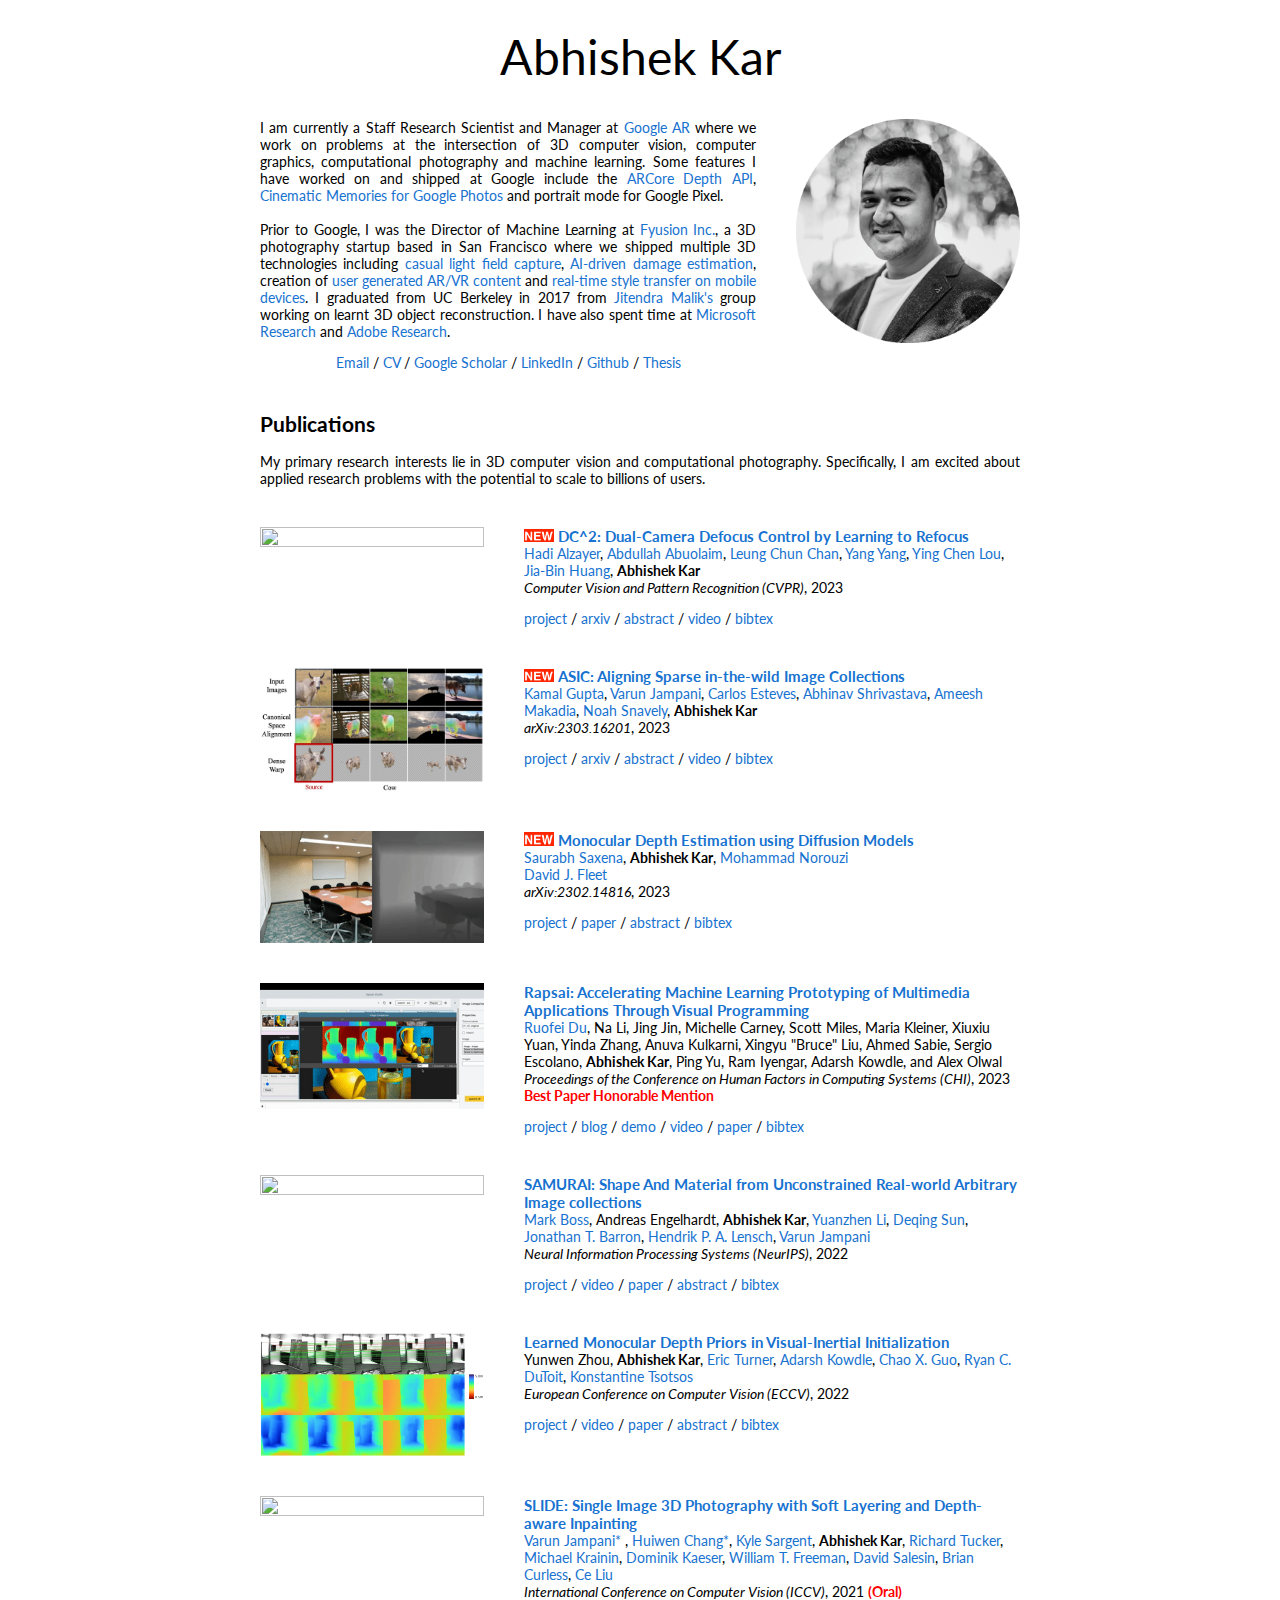
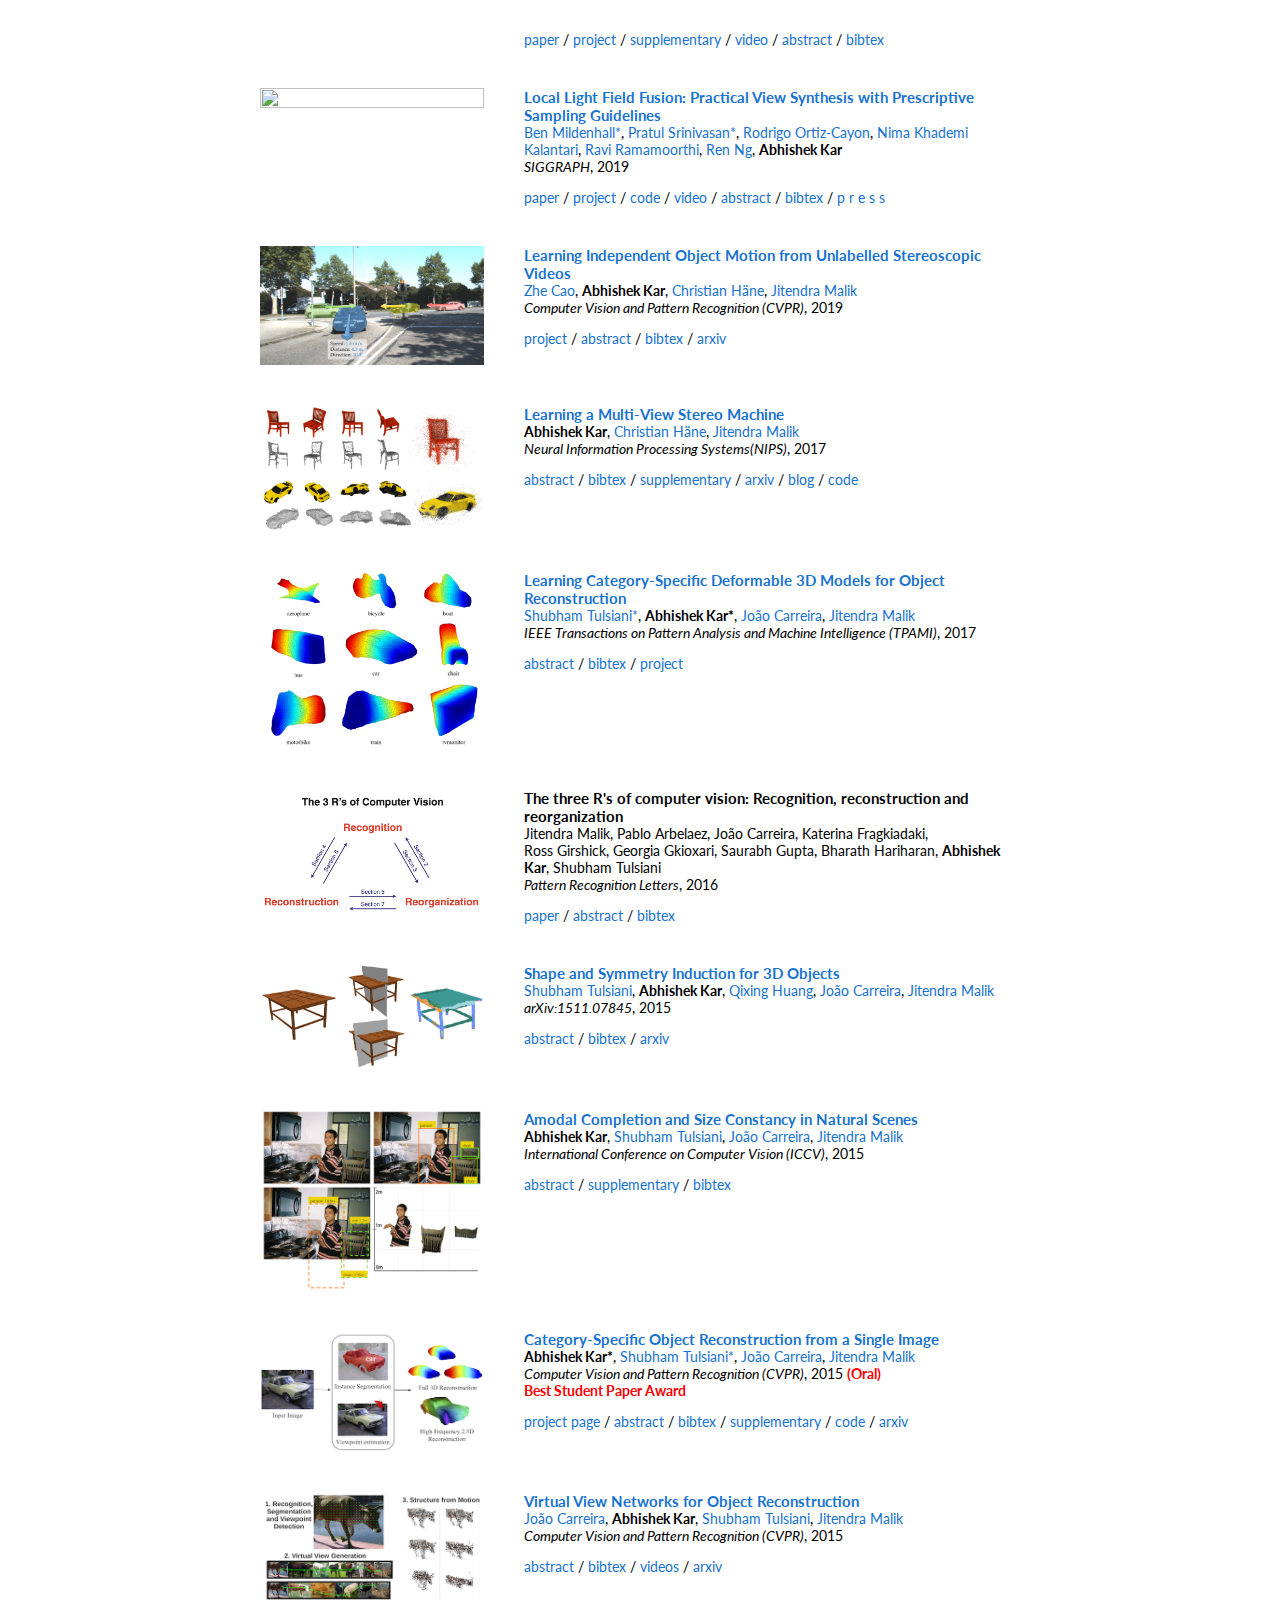
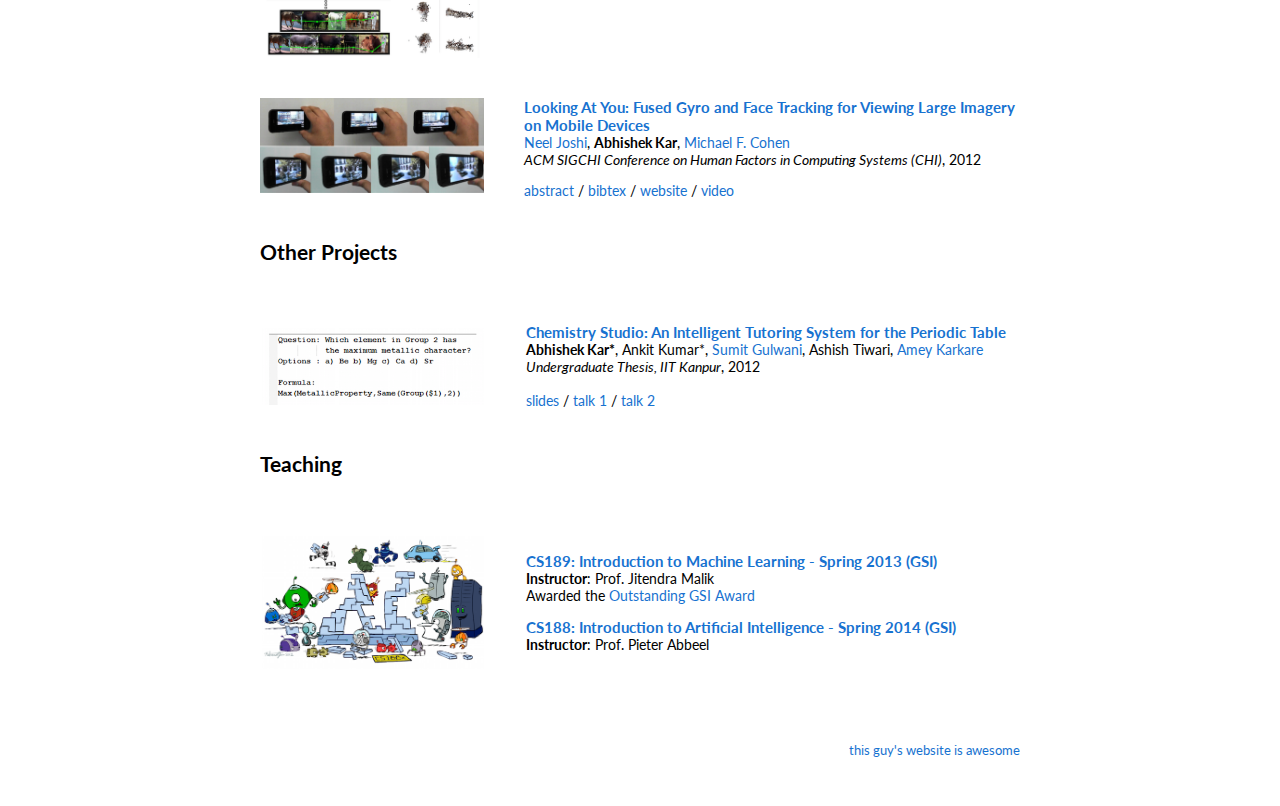
==== index.html @ 7ba73730 "Add ASIC and DC2" ====
<!DOCTYPE HTML PUBLIC "-//W3C//DTD HTML 4.01 Transitional//EN">

<html>
<head>
  <meta name="generator" content="HTML Tidy for Linux/x86 (vers 11 February 2007), see www.w3.org">
  <style type="text/css">
  a {
  color: #1772d0;
  text-decoration:none;
  }
  a:focus, a:hover {
  color: #f09228;
  text-decoration:none;
  }
  body,td,th {
        font-family: 'Lato', Verdana, Helvetica, sans-serif;
        font-size: 14px
  }
  strong {
        font-family: 'Lato', Verdana, Helvetica, sans-serif;
        font-size: 14px
  }
  strongred {
        font-family: 'Lato', Verdana, Helvetica, sans-serif;
        color: 'red';
        font-size: 14px
  }
  heading {
        font-family: 'Lato', Verdana, Helvetica, sans-serif;
        font-size: 15px;
        font-weight: 700
  }


  </style>
  <link rel="icon" type="image/png" href="seal_icon.png">
  <script type="text/javascript" src="js/hidebib.js"></script>
  <title>Abhishek Kar</title>
  <meta name="Abhishek Kar's Homepage"http-equiv="Content-Type" content="Abhishek Kar's Homepage">

  <link href='https://fonts.googleapis.com/css?family=Lato:400,700,400italic,700italic' rel='stylesheet' type='text/css'>
  <script src='https://www.google.com/recaptcha/api.js'></script>
<script>
    (function(i,s,o,g,r,a,m){i['GoogleAnalyticsObject']=r;i[r]=i[r]//function(){
    (i[r].q=i[r].q//[]).push(arguments)},i[r].l=1*new Date();a=s.createElement(o),
    m=s.getElementsByTagName(o)[0];a.async=1;a.src=g;m.parentNode.insertBefore(a,m)
    })(window,document,'script','//www.google-analytics.com/analytics.js','ga');
    ga('create', 'UA-41102261-2', 'auto');
    ga('send', 'pageview');
</script>
</head>

<body>
  <table width="840" border="0" align="center" border="0" cellspacing="0" cellpadding="20">
    <tr>
      <td>
        <table width="100%" align="center" border="0" cellspacing="0" cellpadding="20">
          <p align="center"><font size="7">Abhishek Kar</font><br>
          <tr>
            <td width="67%" valign="middle" align="justify">



		    <p>
I am currently a Staff Research Scientist and Manager at <a href="https://arvr.google.com/">Google AR</a> where we work on problems at the intersection of 3D computer vision, computer graphics, computational photography and machine learning. Some features I have worked on and shipped at Google include the <a href="https://developers.google.com/ar/develop/depth">ARCore Depth API</a>, <a href="https://blog.google/products/photos/poem-and-list-so-no-google-photos-memories-are-missed/">Cinematic Memories for Google Photos</a> and portrait mode for Google Pixel.<br><br>
Prior to Google, I was the Director of Machine Learning at <a href="https://fyusion.com">Fyusion Inc.</a>, a 3D photography startup based in San Francisco where we shipped multiple 3D technologies including <a href="https://bmild.github.io/llff/">casual light field capture</a>, <a href="https://fyusion.com/inspect3d/">AI-driven damage estimation</a>, creation of <a href="https://venturebeat.com/2016/09/06/fyusion-unveils-mobile-content-creation-platform-for-augmented-reality/">user generated AR/VR content</a> and <a href="https://blog.fyu.se/all-stories/introducing-whisky16">real-time style transfer on mobile devices</a>.
I graduated from UC Berkeley in 2017 from <a href="http://www.cs.berkeley.edu/~malik/">Jitendra Malik's</a> group working on learnt 3D object reconstruction.
I have also spent time at <a href="http://research.microsoft.com/en-us/">Microsoft Research</a> and <a href="https://research.adobe.com/">Adobe Research</a>.

<br>

<p align="center">
<a href="mailto:akar@berkeley.edu">Email</a> / <a href="#">CV</a> / <a href="http://scholar.google.com/citations?user=TIpmrtoAAAAJ&hl=en">Google Scholar</a> / <a href="http://www.linkedin.com/in/abhishekkar/"> LinkedIn </a> / <a href="https://github.com/akar43">Github</a> / <a href="https://www2.eecs.berkeley.edu/Pubs/TechRpts/2017/EECS-2017-199.html">Thesis</a>
</p>
            </td>
            <td width="33%"valign="top"><img src="images/AK_headshot_circular.png" width="100%"></td>
          </tr>
        </table>

		<table width="100%" align="center" border="0" cellspacing="0" cellpadding="20">
        <tr><td>
            <h2>Publications</h2>
            <p align="justify">My primary research interests lie in 3D computer vision and computational photography. Specifically, I am excited about applied research problems with the potential to scale to billions of users.</p>
		</td></tr>
    </table>
        
    <table width="100%" align="center" border="0" cellspacing="0" cellpadding="20">

    <tr>
        <td width="33%" valign="top"><a href="https://defocus-control.github.io/videos_compressed/teaser.mp4"><img src="dc2/dc2.gif" width="100%" style="border-style: none"></a>
        <td width="67%" valign="top">
          <p><a href="https://defocus-control.github.io/" id="">
          <img src="./new.png" alt="[NEW]" width="6%" style="border-style: none">
          <heading>DC^2: Dual-Camera Defocus Control by Learning to Refocus</heading></a><br>
          <a href="https://hadizayer.github.io/">Hadi Alzayer</a>, 
          <a href="https://sites.google.com/view/abdullah-abuolaim/">Abdullah Abuolaim</a>, 
          <a href="https://www.linkedin.com/in/ryan-chan-74599014/">Leung Chun Chan</a>, 
          <a href="https://www.linkedin.com/in/yang-yang-92b5a3160/">Yang Yang</a>, 
          <a href="https://www.linkedin.com/in/ying-chen-lou-1175542/">Ying Chen Lou</a>, 
          <a href="https://jbhuang0604.github.io/">Jia-Bin Huang</a>, 
          <strong>Abhishek Kar</strong><br>
          <em>Computer Vision and Pattern Recognition (CVPR)</em>, 2023
          <br></p>

          <div class="paper" id="dc2">
            <a href="https://defocus-control.github.io/">project</a> /
            <a href="https://t.co/bJnAWGcT8b">arxiv</a> /
            <a href="javascript:toggleblock('dc2_abs')">abstract</a> /
            <a href="https://www.youtube.com/watch?v=q9_tM6_5Nq8">video</a> /
            <a shape="rect" href="javascript:togglebib('dc2')" class="togglebib">bibtex</a>
            <p align="justify"> <i id="dc2_abs">Smartphone cameras today are increasingly approaching the versatility and quality of professional cameras through a combination of hardware and software advancements. However, fixed aperture remains a key limitation, preventing users from controlling the depth of field (DoF) of captured images. At the same time, many smartphones now have multiple cameras with different fixed apertures -- specifically, an ultra-wide camera with wider field of view and deeper DoF and a higher resolution primary camera with shallower DoF. In this work, we propose DC^2, a system for defocus control for synthetically varying camera aperture, focus distance and arbitrary defocus effects by fusing information from such a dual-camera system. Our key insight is to leverage real-world smartphone camera dataset by using image refocus as a proxy task for learning to control defocus. Quantitative and qualitative evaluations on real-world data demonstrate our system's efficacy where we outperform state-of-the-art on defocus deblurring, bokeh rendering, and image refocus. Finally, we demonstrate creative post-capture defocus control enabled by our method, including tilt-shift and content-based defocus effects.</i></p>
            <pre xml:space="preserve">
@inproceedings{alzayer2023defocuscontrol,
title={DC2: Dual-Camera Defocus Control by 
  Learning to Refocus},
author={Alzayer, Hadi and 
  Abuolaim, Abdullah and 
  Chun Chan, Leung and 
  Yang, Yang and 
  Chen Lou, Ying and 
  Huang, Jia-Bin and 
  Kar, Abhishek},
booktitle={Proceedings of the IEEE/CVF 
  Conference on Computer Vision and 
  Pattern Recognition},
pages={--},
year={2023}
}
              </pre>
            </div>
        </td>

    </tr>

    <tr>
          <td width="33%" valign="top"><a href="asic/asic.jpeg"><img src="asic/asic.jpeg" width="100%" style="border-style: none"></a>
          <td width="67%" valign="top">
            <p><a href="https://kampta.github.io/asic/" id="">
            <img src="./new.png" alt="[NEW]" width="6%" style="border-style: none">
            <heading>ASIC: Aligning Sparse in-the-wild Image Collections</heading></a><br>
            <a href="https://kampta.github.io/">Kamal Gupta</a>, 
            <a href="https://varunjampani.github.io/">Varun Jampani</a>, 
            <a href="https://machc.github.io/">Carlos Esteves</a>, 
            <a href="https://www.cs.umd.edu/~abhinav">Abhinav Shrivastava</a>, 
            <a href="https://www.ameeshmakadia.com/">Ameesh Makadia</a>, 
            <a href="https://www.cs.cornell.edu/~snavely/">Noah Snavely</a>, 
            <strong>Abhishek Kar</strong><br>
            <em>arXiv:2303.16201</em>, 2023
            <br></p>

            <div class="paper" id="asic">
              <a href="https://kampta.github.io/asic/">project</a> /
              <a href="https://arxiv.org/abs/2303.16201">arxiv</a> /
              <a href="javascript:toggleblock('asic_abs')">abstract</a> /
              <a href="https://www.youtube.com/watch?v=fLjkkMriuoY">video</a> /
              <a shape="rect" href="javascript:togglebib('asic')" class="togglebib">bibtex</a>
              <p align="justify"> <i id="asic_abs">We present a method for joint alignment of sparse in-the-wild image collections of an object category. 
                Most prior works assume either ground-truth keypoint annotations or a large dataset of images of a single object category. However, neither of the above assumptions hold true for the long-tail of the objects present in the world. We present a self-supervised technique that directly optimizes on a sparse collection of images of a particular object/object category to obtain consistent dense correspondences across the collection.
                We use pairwise nearest neighbors obtained from deep features of a pre-trained vision transformer (ViT) model as noisy and sparse keypoint matches and make them dense and accurate matches by optimizing a neural network that jointly maps the image collection into a learned canonical grid. Experiments on CUB and SPair-71k benchmarks demonstrate that our method can produce globally consistent and higher quality correspondences across the image collection when compared to existing self-supervised methods.</i></p>
              <pre xml:space="preserve">
@article{gupta2023asic,
author ={Gupta, Kamal and 
  Jampani, Varun and 
  Esteves, Carlos and 
  Shrivastava, Abhinav and 
  Makadia, Abhinav and 
  Snavely, Noah and 
  Kar, Abhishek},
  title = {ASIC: Aligning Sparse 
    in-the-wild Image Collections},
  journal = {arXiv},
  year = {2023},
}
                </pre>
              </div>
          </td>

      </tr>
      
      <tr>
            <td width="33%" valign="top"><a href="https://depth-gen.github.io/assets/meeting.mp4"><img src="depthgen/meeting.gif" width="100%" style="border-style: none"></a>
            <td width="67%" valign="top">
              <p><a href="https://depth-gen.github.io/" id="">
                <img src="./new.png" alt="[NEW]" width="6%" style="border-style: none">
              <heading>Monocular Depth Estimation using Diffusion Models</heading></a><br>
              <a href="https://scholar.google.com/citations?user=WTz38osAAAAJ&hl=en">Saurabh Saxena</a>, 
              <strong>Abhishek Kar</strong>, 
              <a href="https://norouzi.github.io/">Mohammad Norouzi</a><br>
              <a href="https://www.cs.toronto.edu/~fleet/">David J. Fleet</a><br>
              <em>arXiv:2302.14816</em>, 2023
              <br></p>

              <div class="paper" id="depthgen">
                <a href="https://depth-gen.github.io/">project</a> /
                <a href="https://arxiv.org/abs/2302.14816">paper</a> /
                <a href="javascript:toggleblock('depthgen_abs')">abstract</a> /
                <a shape="rect" href="javascript:togglebib('depthgen')" class="togglebib">bibtex</a>
		      
                <p align="justify"> <i id="depthgen_abs">We formulate monocular depth estimation using denoising diffusion models, inspired by their recent successes in high fidelity image generation. To that end, we introduce innovations to address problems arising due to noisy, incomplete depth maps in training data, including step-unrolled denoising diffusion, an L1 loss, and depth infilling during training. To cope with the limited availability of data for supervised training, we leverage pre-training on self-supervised image-to-image translation tasks. Despite the simplicity of the approach, with a generic loss and architecture, our DepthGen model achieves SOTA performance on the indoor NYU dataset, and near SOTA results on the outdoor KITTI dataset. Further, with a multimodal posterior, DepthGen naturally represents depth ambiguity (e.g., from transparent surfaces), and its zero-shot performance combined with depth imputation, enable a simple but effective text-to-3D pipeline.</i></p>
  
                <pre xml:space="preserve">
@misc{saxena2023monocular,
  title={Monocular Depth Estimation using Diffusion Models},
  author={Saurabh Saxena and Abhishek Kar and 
    Mohammad Norouzi and David J. Fleet},
  year={2023},
  eprint={2302.14816},
  archivePrefix={arXiv},
  primaryClass={cs.CV}
}
      
                  </pre>
                </div>
            </td>

        </tr> 

      <tr>
            <td width="33%" valign="top"><a href="rapsai/rapsai_teaser.jpg"><img src="rapsai/rapsai_img.gif" width="100%" style="border-style: none"></a>
            <td width="67%" valign="top">
              <p><a href="https://duruofei.com/projects/rapsai/" id="">
              <heading>Rapsai: Accelerating Machine Learning Prototyping of Multimedia Applications Through Visual Programming</heading></a><br>
              <a href="https://duruofei.com/">Ruofei Du</a>, 
              Na Li, Jing Jin, Michelle Carney, Scott Miles, Maria Kleiner, Xiuxiu Yuan, Yinda Zhang, Anuva Kulkarni, Xingyu "Bruce" Liu, Ahmed Sabie, Sergio Escolano, <strong>Abhishek Kar</strong>, Ping Yu, Ram Iyengar, Adarsh Kowdle, and Alex Olwal
              <em>Proceedings of the Conference on Human Factors in Computing Systems (CHI)</em>, 2023
              <br>
              <strong style="color:red">Best Paper Honorable Mention</strong>
              </p>

              <div class="paper" id="rapsai">
                <a href="https://duruofei.com/projects/rapsai/">project</a> /
                <a href="https://ai.googleblog.com/2023/04/visual-blocks-for-ml-accelerating.html?m=1">blog</a> /
                <a href="https://visualblocksforml.github.io/#/">demo</a> /
                <a href="https://www.youtube.com/watch?v=mQ5mvAbZYvc">video</a> /
                <a href="https://duruofei.com/papers/Du_Rapsai-AcceleratingMachineLearningPrototypingOfMultimediaApplicationsThroughVisualProgramming_CHI2023.pdf">paper</a> /
                <a shape="rect" href="javascript:togglebib('rapsai')" class="togglebib">bibtex</a>
  
                <pre xml:space="preserve">
@inproceedings{Du2023Rapsai,
  title = {{Rapsai: Accelerating Machine Learning Prototyping
    of Multimedia Applications Through Visual Programming}},
  author = {Du, Ruofei and Li, Na and 
    Jin, Jing and Carney, Michelle and 
    Miles, Scott and Kleiner, Maria and 
    Yuan, Xiuxiu and Zhang, Yinda and
    Kulkarni, Anuva and Liu, Xingyu and 
    Sabie, Ahmed and Escolano, Sergio and 
    Kar, Abhishek and Yu, Ping and 
    Iyengar, Ram and Kowdle, Adarsh and 
    Olwal, Alex},
  booktitle = {Proceedings of the 2023 CHI 
    Conference on Human Factors in Computing Systems},
  year = {2023},
  publisher = {ACM},
  series = {CHI},
  doi = {10.1145/3544548.3581338},
}

                  </pre>
                </div>
            </td>

        </tr>    
      
      <tr>
            <td width="33%" valign="top"><a href="samurai/samurai_teaser.webp"><img src="samurai/samurai.gif" width="100%" style="border-style: none"></a>
            <td width="67%" valign="top">
              <p><a href="https://markboss.me/publication/2022-samurai/" id="">
              <heading>SAMURAI: Shape And Material from Unconstrained Real-world Arbitrary Image collections</heading></a><br>
              <a href="http://markboss.me">Mark Boss</a>, 
              Andreas Engelhardt, 
              <strong>Abhishek Kar</strong>, 
              <a href="http://people.csail.mit.edu/yzli/">Yuanzhen Li</a>, 
              <a href="https://deqings.github.io/">Deqing Sun</a>, 
              <a href="https://jonbarron.info/">Jonathan T. Barron</a>, 
              <a href="https://scholar.google.com/citations?user=2R22h84AAAAJ&hl=en">Hendrik P. A. Lensch</a>, 
              <a href="https://varunjampani.github.io/">Varun Jampani</a><br>
              <em>Neural Information Processing Systems (NeurIPS)</em>, 2022
              <br></p>

              <div class="paper" id="samurai">
                <a href="https://markboss.me/publication/2022-samurai/">project</a> /
                <a href="https://www.youtube.com/watch?v=LlYuGDjXp-8">video</a> /
                <a href="https://arxiv.org/abs/2205.15768">paper</a> /
                <a href="javascript:toggleblock('samurai_abs')">abstract</a> /
                <a shape="rect" href="javascript:togglebib('samurai')" class="togglebib">bibtex</a>
		      
                <p align="justify"> <i id="samurai_abs">Inverse rendering of an object under entirely unknown capture conditions is a fundamental challenge in computer vision and graphics. Neural approaches such as NeRF have achieved photorealistic results on novel view synthesis, but they require known camera poses. Solving this problem with unknown camera poses is highly challenging as it requires joint optimization over shape, radiance, and pose. This problem is exacerbated when the input images are captured in the wild with varying backgrounds and illuminations. In such image collections in the wild, standard pose estimation techniques fail due to very few estimated correspondences across images. Furthermore, NeRF cannot relight a scene under any illumination, as it operates on radiance (the product of reflectance and illumination). We propose a joint optimization framework to estimate the shape, BRDF, and per-image camera pose and illumination. Our method works on in-the-wild online image collections of an object and produces relightable 3D assets for several use-cases such as AR/VR. To our knowledge, our method is the first to tackle this severely unconstrained task with minimal user interaction.</i></p>
  
                <pre xml:space="preserve">
@inproceedings{boss2022-samurai,
    author = {Boss, Mark and 
      Engelhardt, Andreas and 
      Kar, Abhishek and 
      Li, Yuanzhen and 
      Sun, Deqing and 
      Barron, Jonathan T. and 
      Lensch, Hendrik P.A. and 
      Jampani, Varun},
    title = {{SAMURAI}: {S}hape {A}nd {M}aterial 
    from {U}nconstrained {R}eal-world {A}rbitrary 
    {I}mage collections},
    booktitle = {Advances in Neural Information 
      Processing Systems (NeurIPS)},
    year = {2022}
}
                  </pre>
                </div>
            </td>

        </tr>  
          <tr>
            <td width="33%" valign="top"><a href="vio_init/vio_init.png"><img src="vio_init/vio_init.png" width="100%" style="border-style: none"></a>
            <td width="67%" valign="top">
              <p><a href="https://versechow.github.io/monodepth-vio-init" id="">
              <heading>Learned Monocular Depth Priors in Visual-Inertial Initialization</heading></a><br>
              Yunwen Zhou, <strong>Abhishek Kar</strong>, 
              <a href="https://scholar.google.com/citations?user=fQjTKnYAAAAJ&hl=en">Eric Turner</a>, 
              <a href="https://scholar.google.com/citations?user=BtxiLV4AAAAJ&hl=en">Adarsh Kowdle</a>, 
              <a href="https://scholar.google.com/citations?user=PjMyiK8AAAAJ&hl=en">Chao X. Guo</a>, 
              <a href="https://scholar.google.com/citations?user=MIrOs0cAAAAJ&hl=en">Ryan C. DuToit</a>, 
              <a href="https://scholar.google.com/citations?user=5NUgdPcAAAAJ&hl=en">Konstantine Tsotsos</a><br>
              <em>European Conference on Computer Vision (ECCV)</em>, 2022
              <br></p>

              <div class="paper" id="VIOInit">
                <a href="https://versechow.github.io/monodepth-vio-init">project</a> /
                <a href="https://www.youtube.com/watch?v=VYsx7kbJEio">video</a> /
                <a href="https://arxiv.org/abs/2204.09171">paper</a> /
                <a href="javascript:toggleblock('vioinit_abs')">abstract</a> /
                <a shape="rect" href="javascript:togglebib('VIOInit')" class="togglebib">bibtex</a>
		      
                <p align="justify"> <i id="vioinit_abs">Visual-inertial odometry (VIO) is the pose estimation backbone for most AR/VR and autonomous robotic systems today, in both academia and industry. However, these systems are highly sensitive to the initialization of key parameters such as sensor biases, gravity direction, and metric scale. In practical scenarios where high-parallax or variable acceleration assumptions are rarely met (e.g. hovering aerial robot, smartphone AR user not gesticulating with phone), classical visual-inertial initialization formulations often become ill-conditioned and/or fail to meaningfully converge. In this paper we target visual-inertial initialization specifically for these low-excitation scenarios critical to in-the-wild usage. We propose to circumvent the limitations of classical visual-inertial structure-from-motion (SfM) initialization by incorporating a new learning-based measurement as a higher-level input. We leverage learned monocular depth images (mono-depth) to constrain the relative depth of features, and upgrade the mono-depth to metric scale by jointly optimizing for its scale and shift. Our experiments show a significant improvement in problem conditioning compared to a classical formulation for visual-inertial initialization, and demonstrate significant accuracy and robustness improvements relative to the state-of-the-art on public benchmarks, particularly under motion-restricted scenarios. We further extend this improvement to implementation within an existing odometry system to illustrate the impact of our improved initialization method on resulting tracking trajectories.</i></p>
  
                <pre xml:space="preserve">
@inproceedings{verse:monodepth-vio-init-eccv2022,
author = {Yunwen Zhou, 
  Abhishek Kar, 
  Eric Turner, 
  Adarsh Kowdle,
  Chao X. Guo, 
  Ryan C. DuToit, 
  and Konstantine Tsotsos},
title = {Learned Monocular Depth Priors 
  in Visual-Inertial Initialization},
booktitle = {European Conference on Computer Vision},
year = {2022},
}
                  </pre>
                </div>
            </td>

        </tr>  

          <tr>
            <td width="33%" valign="top"><a href="slide/slide_teaser.gif"><img src="slide/slide_teaser.gif" width="100%" style="border-style: none"></a>
            <td width="67%" valign="top">
              <p><a href="https://varunjampani.github.io/slide/" id="">
              <heading>SLIDE: Single Image 3D Photography with Soft Layering and Depth-aware Inpainting</heading></a><br>
              <a href="http://varunjampani.github.io"> Varun Jampani* </a>,
 
<a href="https://scholar.google.com/citations?user=eZQNcvcAAAAJ&amp;hl=en"> Huiwen Chang*</a>,
 
<a href="https://www.linkedin.com/in/kyle-sargent-784006134"> Kyle Sargent</a>,
 
<strong>Abhishek Kar</strong>,
 
<a href="https://research.google/people/RichardTucker/"> Richard Tucker</a>,
 
<a href="https://research.google/people/107089/"> Michael Krainin</a>,

<a href="https://www.linkedin.com/in/dominikkaeser"> Dominik Kaeser</a>,
 
<a href="https://billf.mit.edu/"> William T. Freeman</a>,
 
<a href="http://salesin.cs.washington.edu/"> David Salesin</a>,
 
<a href="https://homes.cs.washington.edu/~curless/"> Brian Curless</a>,
 
<a href="https://people.csail.mit.edu/celiu/"> Ce Liu </a>
              <br><em>International Conference on Computer Vision (ICCV)</em>, 2021 <strong style="color:red">(Oral)</strong><br>
              <br></p>

              <div class="paper" id="SLIDE">
                <a href="https://arxiv.org/abs/2109.01068">paper</a> /
                <a href="https://varunjampani.github.io/slide/">project</a> /
                <a href="https://varunjampani.github.io/papers/jampani21_SLIDE_supp.pdf">supplementary</a> /
                <a href="https://www.youtube.com/watch?v=RQio7q-ueY8">video</a> /
                <a href="javascript:toggleblock('slide_abs')">abstract</a> /
                <a shape="rect" href="javascript:togglebib('SLIDE')" class="togglebib">bibtex</a>
		      

                <p align="justify"> <i id="slide_abs">Single image 3D photography enables viewers to view a still image from novel viewpoints. Recent approaches combine monocular depth networks with inpainting networks to achieve compelling results. A drawback of these techniques is the use of hard depth layering, making them unable to model intricate appearance details such as thin hair-like structures. We present SLIDE, a modular and unified system for single image 3D photography that uses a simple yet effective soft layering strategy to better preserve appearance details in novel views. In addition, we propose a novel depth-aware training strategy for our inpainting module, better suited for the 3D photography task. The resulting SLIDE approach is modular, enabling the use of other components such as segmentation and matting for improved layering. At the same time, SLIDE uses an efficient layered depth formulation that only requires a single forward pass through the component networks to produce high quality 3D photos. Extensive experimental analysis on three view-synthesis datasets, in combination with user studies on in-the-wild image collections, demonstrate superior performance of our technique in comparison to existing strong baselines while being conceptually much simpler.</i></p>
  
                <pre xml:space="preserve">
@inproceedings{jampani:ICCV:2021,
	title = {SLIDE: Single Image 3D Photography with 
  Soft Layering and Depth-aware Inpainting},
	author = {Jampani, Varun and 
  Chang, Huiwen and 
  Sargent, Kyle and 
  Kar, Abhishek and 
  Tucker, Richard and 
  Krainin, Michael and 
  Kaeser, Dominik and 
  Freeman, William T and 
  Salesin, David and 
  Curless, Brian and 
  Liu, Ce},
	booktitle={Proceedings of the IEEE 
  International Conference on Computer Vision},
  year={2021}
}
                  </pre>
                </div>
            </td>

        </tr>
          
          
          <tr>
            <td width="33%" valign="top"><a href="llff.gif"><img src="llff.gif" width="100%" style="border-style: none"></a>
            <td width="67%" valign="top">
              <p><a href="https://fyusion.com/LLFF" id="">
              <heading>Local Light Field Fusion: Practical View Synthesis with Prescriptive Sampling Guidelines</heading></a><br>
              <a href="http://people.eecs.berkeley.edu/~bmild/">Ben Mildenhall*</a>, <a href="https://people.eecs.berkeley.edu/~pratul/">Pratul Srinivasan*</a>, <a href="https://scholar.google.com/citations?user=yZMAlU4AAAAJ">Rodrigo Ortiz-Cayon</a>, 
              <a href="http://faculty.cs.tamu.edu/nimak/">Nima Khademi Kalantari</a>, <a href="http://cseweb.ucsd.edu/~ravir/">Ravi Ramamoorthi</a>, <a href="https://www2.eecs.berkeley.edu/Faculty/Homepages/yirenng.html">Ren Ng</a>, <strong>Abhishek Kar</strong><br>
              <em>SIGGRAPH</em>, 2019
              <br></p>

              <div class="paper" id="LLFF">
                <a href="https://arxiv.org/abs/1905.00889">paper</a> /
                <a href="https://fyusion.com/LLFF">project</a> /
                <a href="https://github.com/Fyusion/LLFF">code</a> /
                <a href="https://youtu.be/LY6MgDUzS3M">video</a> /
                <a href="javascript:toggleblock('llff_abs')">abstract</a> /
                <a shape="rect" href="javascript:togglebib('LLFF')" class="togglebib">bibtex</a> /
		<a href="https://venturebeat.com/2019/07/25/fyusion-unveils-3d-imaging-tech-for-marketers-to-show-off-photorealistic-product-views/">p</a> <a href="https://www.forbes.com/sites/charliefink/2019/07/26/thisweek-in-xr-are-growth-predictions-coming-true">r</a> <a href="https://vfxscience.com/2019/07/27/fyusion-light-field-tech/">e</a> <a href="https://mixed.de/siggraph-2019-fyusion-zeigt-ki-gestuetztes-smartohne-3d-scanning">s</a> <a href="https://www.spar3d.com/uncategorized/fyusion-uses-machine-learning-to-render-realistic-3d-product-views/">s</a>
		      

                <p align="justify"> <i id="llff_abs">We present a practical and robust deep learning solution for capturing and rendering novel views of complex real world scenes for virtual exploration. Previous approaches either require intractably dense view sampling or provide little to no guidance for how users should sample views of a scene to reliably render high-quality novel views. Instead, we propose an algorithm for view synthesis from an irregular grid of sampled views that first expands each sampled view into a local light field via a multiplane image (MPI) scene representation, then renders novel views by blending adjacent local light fields. We extend traditional plenoptic sampling theory to derive a bound that specifies precisely how densely users should sample views of a given scene when using our algorithm. In practice, we apply this bound to capture and render views of real world scenes that achieve the perceptual quality of Nyquist rate view sampling while using up to 4000x fewer views. We demonstrate our approach's practicality with an augmented reality smartphone app that guides users to capture input images of a scene and viewers that enable realtime virtual exploration on desktop and mobile platforms.</i></p>
  
                <pre xml:space="preserve">
@article{mildenhall2019llff,
  title={Local Light Field Fusion: Practical View 
  Synthesis with Prescriptive Sampling Guidelines},
  author={Ben Mildenhall and 
  Pratul P. Srinivasan and 
  Rodrigo Ortiz-Cayon and 
  Nima Khademi Kalantari and 
  Ravi Ramamoorthi and 
  Ren Ng and 
  Abhishek Kar},
  journal={ACM Transactions on Graphics (TOG)},
  year={2019}
}

                  </pre>
                </div>
            </td>

        </tr>
          
          <tr>
            <td width="33%" valign="top"><a href="sceneflow/sf-teaser.jpg"><img src="sceneflow/sf-teaser.jpg" width="100%" style="border-style: none"></a>
            <td width="67%" valign="top">
              <p><a href="https://drive.google.com/open?id=1mTBOJefYp6_ZkWwgshcikQ_AI5nw1t7_" id="SF">
              <!-- <img src="./new.png" alt="[NEW]" width="6%" style="border-style: none"> -->
              <heading>Learning Independent Object Motion from Unlabelled Stereoscopic Videos</heading></a><br>
              <a href="http://www.cs.berkeley.edu/~zhecao/">Zhe Cao</a>, <strong>Abhishek Kar</strong>, <a href="http://www.cs.berkeley.edu/~chaene/">Christian H&auml;ne</a>, <a href="http://www.cs.berkeley.edu/~malik/">Jitendra Malik</a><br>
              <em>Computer Vision and Pattern Recognition (CVPR)</em>, 2019
              <br></p>

              <div class="paper" id="sf">
		            <a href="https://people.eecs.berkeley.edu/~zhecao/sceneflow/">project</a> /
                <a href="javascript:toggleblock('sf_abs')">abstract</a> /
                <a shape="rect" href="javascript:togglebib('sf')" class="togglebib">bibtex</a> /
                <a href="https://arxiv.org/abs/1901.01971">arxiv</a>

                <p align="justify"> <i id="sf_abs">We present a system for learning motion maps of independently moving objects from stereo videos. The only annotations used in our system are 2D object bounding boxes which introduce the notion of objects in our system. Unlike prior learning based approaches which have focused on predicting dense optical flow fields and/or depth maps for images, we propose to predict instance specific 3D scene flow maps and instance masks from which we derive a factored 3D motion map for each object instance. Our network takes the 3D geometry of the problem into account which allows it to correlate the input images and distinguish moving objects from static ones. We present experiments evaluating the accuracy of our 3D flow vectors, as well as depth maps and projected 2D optical flow where our jointly learned system outperforms earlier approaches trained for each task independently.</i></p>
  
                <pre xml:space="preserve">
@incollection{sfCaoKHM2019,
author = {Zhe Cao and
Abhishek Kar and
Christian H\"ane and
Jitendra Malik},
title = {Learning Independent Object Motion 
from Unlabelled Stereoscopic Videos},
booktitle = CVPR,
year = {2019},
}
  
                  </pre>
                </div>
            </td>

        </tr>
          
          <tr>
            <td width="33%" valign="top"><a href="lsm-teaser.png"><img src="lsm-teaser.png" width="100%" style="border-style: none"></a>
            <td width="67%" valign="top">
              <p><a href="lsm/lsm_nips17.pdf" id="LSM">
              <!-- <img src="./new.png" alt="[NEW]" width="6%" style="border-style: none"> -->
              <heading>Learning a Multi-View Stereo Machine</heading></a><br>
              <strong>Abhishek Kar</strong>, <a href="http://www.cs.berkeley.edu/~chaene/">Christian H&auml;ne</a>, <a href="http://www.cs.berkeley.edu/~malik/">Jitendra Malik</a><br>
              <em>Neural Information Processing Systems(NIPS)</em>, 2017
              <br></p>

              <div class="paper" id="lsm">
                <a href="javascript:toggleblock('lsm_abs')">abstract</a> /
                <a shape="rect" href="javascript:togglebib('lsm')" class="togglebib">bibtex</a> /
                <a href="lsm/supplsm.pdf">supplementary</a> /
                <a href="https://arxiv.org/abs/1708.05375">arxiv</a> /
                <a href="http://bair.berkeley.edu/blog/2017/09/05/unified-3d/">blog</a> /
                <a href="https://github.com/akar43/lsm">code</a>

  
                <p align="justify"> <i id="lsm_abs">We present a learnt system for multi-view stereopsis. In contrast to recent learning based methods for 3D reconstruction, we leverage the underlying 3D geometry of the problem through feature projection and unprojection along viewing rays. By formulating these operations in a differentiable manner, we are able to learn the system end-to-end for the task of metric 3D reconstruction. End-to-end learning allows us to jointly reason about shape priors while conforming to geometric constraints, enabling reconstruction from much fewer images (even a single image) than required by classical approaches as well as completion of unseen surfaces. We thoroughly evaluate our approach on the ShapeNet dataset and demonstrate the benefits over classical approaches and recent learning based methods.</i></p>
  
                <pre xml:space="preserve">
@incollection{lsmKarHM2017,
  author = {Abhishek Kar and
  Christian H\"ane and
  Jitendra Malik},
  title = {Learning a Multi-View Stereo Machine},
  booktitle = NIPS,
  year = {2017},
  }
  
                  </pre>
                </div>
            </td>

        </tr>

		    <tr>
            <td width="33%" valign="top"><a href="meanshapes.png"><img src="meanshapes.png" width="100%" style="border-style: none"></a>
            <td width="67%" valign="top">
              <p><a href="pamishapes.pdf" id="PamiShapes">
              <heading>Learning Category-Specific Deformable 3D Models for Object Reconstruction</heading></a><br>
              <a href="http://www.cs.berkeley.edu/~shubhtuls/">Shubham Tulsiani*</a>, <strong>Abhishek Kar*</strong>, <a href="http://www.cs.berkeley.edu/~carreira/">Jo&atilde;o Carreira</a>, <a href="http://www.cs.berkeley.edu/~malik/">Jitendra Malik</a><br>
              <em>IEEE Transactions on Pattern Analysis and Machine Intelligence (TPAMI)</em>, 2017
              <br></p>

              <div class="paper" id="pamishapes">
              <a href="javascript:toggleblock('pamishapes_abs')">abstract</a> /
              <a shape="rect" href="javascript:togglebib('pamishapes')" class="togglebib">bibtex</a> /
              <a href="categoryShapes/" class="togglebib">project</a>

              <p align="justify"> <i id="pamishapes_abs">We address the problem of fully automatic object localization and reconstruction from a single image. This is both a very challenging and very important problem which has, until recently, received limited attention due to difficulties in segmenting objects and predicting their poses. Here we leverage recent advances in learning convolutional networks for object detection and segmentation and introduce a complementary network for the task of camera viewpoint prediction. These predictors are very powerful, but still not perfect given the stringent requirements of shape reconstruction. Our main contribution is a new class of deformable 3D models that can be robustly fitted to images based on noisy pose and silhouette estimates computed upstream and that can be learned directly from 2D annotations available in object detection datasets. Our models capture top-down information about the main global modes of shape variation within a class providing a ``low-frequency'' shape. In order to capture fine instance-specific shape details, we fuse it with a high-frequency component recovered from shading cues. A comprehensive quantitative analysis and ablation study on  the PASCAL 3D+ dataset validates the approach as we show fully automatic reconstructions on PASCAL VOC as well as large improvements on the task of viewpoint prediction.</i></p>

              <pre xml:space="preserve">
@article{pamishapeTulsianiKCM15,
author = {Shubham Tulsiani and
Abhishek Kar and
Jo{\~{a}}o Carreira and
Jitendra Malik},
title = {Learning Category-Specific Deformable 3D
Models for Object Reconstruction},
journal = {TPAMI},
year = {2016},
}
                </pre>
              </div>
            </td>

        </tr>

        <tr>
            <td width="33%" valign="top"><a href="3r.png"><img src="3r.png" width="100%" style="border-style: none"></a>
            <td width="67%" valign="top">
              <p>
              <heading>The three R's of computer vision: Recognition, reconstruction and reorganization</heading><br>
              Jitendra Malik, Pablo Arbelaez, Jo&atilde;o Carreira, Katerina Fragkiadaki, <br>Ross Girshick, Georgia Gkioxari, Saurabh Gupta, Bharath Hariharan, <strong>Abhishek Kar</strong>, Shubham Tulsiani<br>
              <em>Pattern Recognition Letters</em>, 2016
              <br></p>

              <div class="paper" id="3rcv">
              <a href="http://www.sciencedirect.com/science/article/pii/S0167865516000313">paper</a> /
              <a href="javascript:toggleblock('3rcv_abs')">abstract</a> /
              <a shape="rect" href="javascript:togglebib('3rcv')" class="togglebib">bibtex</a>

              <p align="justify"> <i id="3rcv_abs">We argue for the importance of the interaction between recognition, reconstruction and re-organization, and propose that as a unifying framework for computer vision. In this view, recognition of objects is reciprocally linked to re-organization, with bottom-up grouping processes generating candidates, which can be classified using top down knowledge, following which the segmentations can be refined again. Recognition of 3D objects could benefit from a reconstruction of 3D structure, and 3D reconstruction can benefit from object category-specific priors. We also show that reconstruction of 3D structure from video data goes hand in hand with the reorganization of the scene. We demonstrate pipelined versions of two systems, one for RGB-D images, and another for RGB images, which produce rich 3D scene interpretations in this framework.</i></p>

              <pre xml:space="preserve">
@article{malik2016three,
title={The three R's of computer vision:
  Recognition, reconstruction and reorganization},
author={Malik, Jitendra and
  Arbel{\'a}ez, Pablo and
  Carreira, Jo{\~a}o and
Fragkiadaki, Katerina and
Girshick, Ross and
Gkioxari, Georgia and
Gupta, Saurabh and
Hariharan, Bharath and
Kar, Abhishek and
Tulsiani, Shubham},
journal={Pattern Recognition Letters},
volume={72},
pages={4--14},
year={2016},
publisher={North-Holland}
}

                </pre>
              </div>
            </td>

        </tr>

        <tr>
            <td width="33%" valign="top"><a href="symmetry.png"><img src="symmetry.png" alt="sym" width="100%" style="border-style: none"></a>
            <td width="67%" valign="top">
              <p><a href="shapesymmetry.pdf" id="ShapeSym">
              <heading>Shape and Symmetry Induction for 3D Objects</heading></a><br>
              <a href="http://www.cs.berkeley.edu/~shubhtuls/">Shubham Tulsiani</a>, <strong>Abhishek Kar</strong>, <a href="http://ttic.uchicago.edu/~huangqx">Qixing Huang</a>, <a href="http://www.cs.berkeley.edu/~carreira/">Jo&atilde;o Carreira</a>, <a href="http://www.cs.berkeley.edu/~malik/">Jitendra Malik</a><br>
              <em>arXiv:1511.07845</em>, 2015
              <br></p>

              <div class="paper" id="shapesym">
              <a href="javascript:toggleblock('shapesym_abs')">abstract</a> /
              <a shape="rect" href="javascript:togglebib('shapesym')" class="togglebib">bibtex</a> /
              <a href="https://arxiv.org/abs/1511.07845">arxiv</a>

              <p align="justify"> <i id="shapesym_abs">Actions as simple as grasping an object or navigating around it require a rich understanding of that object's 3D shape from a given viewpoint. In this paper we repurpose powerful learning machinery, originally developed for object classification, to discover image cues relevant for recovering the 3D shape of potentially unfamiliar objects. We cast the problem as one of local prediction of surface normals and global detection of 3D reflection symmetry planes, which open the door for extrapolating occluded surfaces from visible ones. We demonstrate that our method is able to recover accurate 3D shape information for classes of objects it was not trained on, in both synthetic and real images.</i></p>

              <pre xml:space="preserve">
@incollection{shapeSymTulsianiKHCM15,
author = {Shubham Tulsiani and
Abhishek Kar and
Qixing Huang and
Jo{\~{a}}o Carreira and
Jitendra Malik},
title = {Shape and Symmetry Induction
for 3D Objects},
booktitle = arxiv:1511.07845,
year = {2015},
}
                </pre>
              </div>
            </td>

        </tr>

        <tr>
            <td width="33%" valign="top"><a href="amodal_highres.png"><img src="amodal.png" alt="amodal" width="100%" style="border-style: none"></a>
            <td width="67%" valign="top">
              <p><a href="amodal.pdf" id="Amodal">
              <heading>Amodal Completion and Size Constancy in Natural Scenes</heading></a><br>
              <strong>Abhishek Kar</strong>, <a href="http://www.cs.berkeley.edu/~shubhtuls/">Shubham Tulsiani</a>, <a href="http://www.cs.berkeley.edu/~carreira/">Jo&atilde;o Carreira</a>, <a href="http://www.cs.berkeley.edu/~malik/">Jitendra Malik</a><br>
              <em>International Conference on Computer Vision (ICCV)</em>, 2015
              <br></p>

              <div class="paper" id="amodal">
              <a href="javascript:toggleblock('amodal_abs')">abstract</a> /
              <a href="amodal_supp.pdf">supplementary</a> /
              <a shape="rect" href="javascript:togglebib('amodal')" class="togglebib">bibtex</a>
              <p align="justify"> <i id="amodal_abs">We consider the problem of enriching current object detection systems with veridical object sizes and relative depth estimates from a single image. There are several technical challenges to this, such as occlusions, lack of calibration data and the scale ambiguity between object size and distance. These have not been addressed in full generality in previous work. Here we propose to tackle these issues by building upon advances in object recognition and using recently created large-scale datasets. We first introduce the task of amodal bounding box completion, which aims to infer the the full extent of the object instances in the image. We then propose a probabilistic framework for learning category-specific object size distributions from available annotations and leverage these in conjunction with amodal completion to infer veridical sizes in novel images. Finally, we introduce a focal length prediction approach that exploits scene recognition to overcome inherent scaling ambiguities and we demonstrate qualitative results on challenging real-world scenes.</i></p>

              <pre xml:space="preserve">
@incollection{amodalKarTCM15,
author = {Abhishek Kar and
Shubham Tulsiani and
Jo{\~{a}}o Carreira and
Jitendra Malik},
title = {Amodal Completion and
Size Constancy in Natural Scenes},
booktitle = ICCV,
year = {2015},
}
                </pre>
              </div>
            </td>

        </tr>

		    <tr>
            <td width="33%" valign="top"><a href="basisshapes_highres.png"><img src="basisshapes.png" alt="basisshapes" width="100%" style="border-style: none"></a>
            <td width="67%" valign="top">
              <p><a href="categoryshapes.pdf" id="Category Shapes">
              <heading>Category-Specific Object Reconstruction from a Single Image</heading></a><br>
              <strong>Abhishek Kar*</strong>, <a href="http://www.cs.berkeley.edu/~shubhtuls/">Shubham Tulsiani*</a>, <a href="http://www.cs.berkeley.edu/~carreira/">Jo&atilde;o Carreira</a>, <a href="http://www.cs.berkeley.edu/~malik/">Jitendra Malik</a><br>
              <em>Computer Vision and Pattern Recognition (CVPR)</em>, 2015 <strong style="color:red">(Oral)</strong><br>
              <strong style="color:red">Best Student Paper Award</strong>
              <br></p>

              <div class="paper" id="categoryshapes">
              <a href="http://cs.berkeley.edu/~akar/categoryShapes">project page</a> /
              <a href="javascript:toggleblock('cat_abs')">abstract</a> /
              <a shape="rect" href="javascript:togglebib('categoryshapes')" class="togglebib">bibtex</a> /
              <a href="categoryshapes_supp.pdf">supplementary</a> /
              <a href="https://github.com/akar43/CategoryShapes">code</a> /
              <a href="http://arxiv.org/abs/1411.6069">arxiv</a>

              <p align="justify"> <i id="cat_abs">Object reconstruction from a single image - in the wild - is a problem where we can make progress and get meaningful results today. This is the main message of this paper, which introduces an automated pipeline with pixels as inputs and 3D surfaces of various rigid categories as outputs in images of realistic scenes. At the core of our approach are deformable 3D models that can be learned from 2D annotations available in existing object detection datasets, that can be driven by noisy automatic object segmentations and which we complement with a bottom-up module for recovering high-frequency shape details. We perform a comprehensive quantitative analysis and ablation study of our approach using the recently introduced PASCAL 3D+ dataset and show very encouraging automatic reconstructions on PASCAL VOC.</i></p>

               <pre xml:space="preserve">
@incollection{categoryShapesKar15,
author = {Abhishek Kar and
Shubham Tulsiani and
Jo{\~{a}}o Carreira and
Jitendra Malik},
title = {Category-Specific Object
Reconstruction from a Single Image},
booktitle = CVPR,
year = {2015},
}
                </pre>
              </div>
            </td>

        </tr>

        <tr>
            <td width="33%" valign="top"><a href="vvn_highres.png"><img src="vvn.png" width="100%" style="border-style: none"></a>
            <td width="67%" valign="top">
              <p><a href="vvn.pdf" id="VVN">
              <heading>Virtual View Networks for Object Reconstruction</heading></a><br>
              <a href="http://www.cs.berkeley.edu/~carreira/">Jo&atilde;o Carreira</a>, <strong>Abhishek Kar</strong>, <a href="http://www.cs.berkeley.edu/~shubhtuls/">Shubham Tulsiani</a>, <a href="http://www.cs.berkeley.edu/~malik/">Jitendra Malik</a><br>
              <em>Computer Vision and Pattern Recognition (CVPR)</em>, 2015 <br></p>
              <div class="paper" id="vvn">
              <a href="javascript:toggleblock('vvn_abs')">abstract</a> / <a shape="rect" href="javascript:togglebib('vvn')" class="togglebib">bibtex</a> / <a href="http://youtu.be/JfDJji5sYXE">videos</a> / <a href="http://arxiv.org/abs/1411.6091">arxiv</a>
              <p align="justify"> <i id="vvn_abs">All that structure from motion algorithms “see” are sets of 2D points. We show that these impoverished views of the world can be faked for the purpose of reconstructing objects in challenging settings, such as from a single image, or from a few ones far apart, by recognizing the object and getting help from a collection of images of other objects from the same class. We synthesize virtual views by com- puting geodesics on novel networks connecting objects with similar viewpoints, and introduce techniques to increase the specificity and robustness of factorization-based object reconstruction in this setting. We report accurate object shape reconstruction from a single image on challenging PASCAL VOC data, which suggests that the current domain of appli- cations of rigid structure-from-motion techniques may be significantly extended.</i></p>

               <pre xml:space="preserve">
@incollection{vvnCarreira14,
author = {Jo{\~{a}}o Carreira and
Abhishek Kar and
Shubham Tulsiani and
Jitendra Malik},
title = {Virtual View Networks
for Object Reconstruction},
booktitle = CVPR,
year = {2015},
}
                </pre>
              </div>
            </td>

        </tr>

        <tr>
            <td width="33%" valign="top"><a href="lookingatyou_highres.png"><img src="lookingatyou.png" width="100%" style="border-style: none"></a>
            <td width="67%" valign="top">
              <p><a href="LookingAtYou.pdf" id="lookingatyou"><heading>Looking At You: Fused Gyro and Face Tracking for Viewing Large Imagery on Mobile Devices</heading></a><br>
              <a href="http://research.microsoft.com/en-us/um/people/neel/">Neel Joshi</a>, <strong>Abhishek Kar</strong>, <a href="http://research.microsoft.com/en-us/um/people/cohen/">Michael F. Cohen</a><br>
              <em>ACM SIGCHI Conference on Human Factors in Computing Systems (CHI)</em>, 2012 <br></p>
              <div class="paper" id="lookatyou">
              <a href="javascript:toggleblock('lay_abs')">abstract</a> / <a shape="rect" href="javascript:togglebib('lookatyou')" class="togglebib">bibtex</a> / <a href="http://research.microsoft.com/en-us/um/redmond/projects/lookingatyou/">website</a> / <a href="chivideo.mp4">video</a>
               <p align="justify"> <i id="lay_abs">We present a touch-free interface for viewing large imagery on mobile devices. In particular, we focus on viewing paradigms for 360 degree panoramas, parallax image sequences, and long multi-perspective panoramas. We describe a sensor fusion methodology that combines face tracking using a front-facing camera with gyroscope data to produce a robust signal that defines the viewer's 3D position relative to the display. The gyroscopic data provides both low-latency feedback and allows extrapolation of the face position beyond the the field-of-view of the front-facing camera. We also demonstrate a hybrid position and rate control that uses the viewer's 3D position to drive exploration of very large image spaces. We report on the efficacy of the hybrid control vs. position only control through a user study.</i></p>

               <pre xml:space="preserve">
@inproceedings{joshi2012looking,
title={Looking at you: fused gyro and face
tracking for viewing large imagery on mobile devices},
author={Joshi, Neel and Kar, Abhishek and Cohen, Michael},
booktitle={Proceedings of the SIGCHI Conference
on Human Factors in Computing Systems},
pages={2211--2220},
year={2012},
organization={ACM}
}
                </pre>
              </div>
            </td>
        </tr>

        </table>
    
    <!--    
    <table width="100%" align="center" border="0" cellspacing="0" cellpadding="20">
		<tr><td>
		<h2>Tech Showcase</h2>
		</td></tr>
		</table>
    <table width="100%" align="center" border="0" cellpadding="20">
      <tr>
        <h3 align="center">Local Light Field Fusion</h3>
        <td width="48%" align="center"><iframe width="80%" height=315 src="https://www.youtube.com/embed/Wkfhxj48LIU" frameborder="0" allowfullscreen></iframe>
      </tr>
     </table>   
    <table width="100%" align="center" border="0" cellpadding="20">
	<table width="100%" align="center" border="0" cellpadding="20">
      <tr>
        <h3 align="center">AR/VR Content Creation</h3>
        <td width="48%" align="center"><iframe width="80%" height=315 src="https://www.youtube.com/embed/j8GAQYh32iU" frameborder="0" allowfullscreen></iframe>
      </tr>
     </table>   
    <table width="100%" align="center" border="0" cellpadding="20">
      <tr>
        <h3 align="center">Real-time Mobile Style Transfer - <a href="https://itunes.apple.com/us/app/whisky16-live-hd-art-filters-for-photos-video/id1163050983?mt=8">Whisky16</a></h3>
        <td width="48%" align="center"><iframe width="80%" height="315" src="https://www.youtube.com/embed/SRNaq6h0X4g" frameborder="0" allowfullscreen></iframe>
      </tr>
    </table>
    -->

		<table width="100%" align="center" border="0" cellspacing="0" cellpadding="20">
		<tr><td>
		<h2>Other Projects</h2>
		</td></tr>
		</table>
    <table width="100%" align="center" border="0" cellpadding="20">
      <tr>
        <td width="33%"><a href="chemstudio_highres.png"><img src="chemstudio.png" width="100%" style="border-style: none"></a>
        <td width="67%" valign="top">
          <p><a href="CS498/Report.pdf" id="chemstudio"><heading>Chemistry Studio: An Intelligent Tutoring System for the Periodic Table</heading></a><br>
          <strong>Abhishek Kar*</strong>, Ankit Kumar*, <a href="http://research.microsoft.com/en-us/um/people/sumitg/">Sumit Gulwani</a>, Ashish Tiwari, <a href="http://www.cse.iitk.ac.in/users/karkare/">Amey Karkare</a><br>
          <em>Undergraduate Thesis, IIT Kanpur</em>, 2012 <br><br>
          <a href="CS498/overview.pdf">slides</a> / <a href="BTP_ppt_1.pptx">talk 1</a> / <a href="BTP_ppt_2.pptx">talk 2</a> </p>
        </td>
    </tr>
    </table>



		<table width="100%" align="center" border="0" cellspacing="0" cellpadding="20">
		<tr><td>
		<h2>Teaching</h2>
		</td></tr>
		</table>

        <table width="100%" align="center" border="0" cellpadding="20">
          <tr>
            <td width="33%"><img src="cs188.png" alt="pacman" width="100%"></td>

            <td width="67%" valign="center">
              <p>
                <a href="http://www-inst.eecs.berkeley.edu/~cs189"><heading>CS189: Introduction to Machine Learning - Spring 2013 (GSI) </heading></a><br>
                <strong>Instructor</strong>: Prof. Jitendra Malik<br>
                Awarded the <a href="http://gsi.berkeley.edu/programs-services/award-programs/ogsi/">Outstanding GSI Award</a>
              </p>
              <p>
                <a href="http://www-inst.eecs.berkeley.edu/~cs188"><heading>CS188: Introduction to Artificial Intelligence - Spring 2014 (GSI)</heading></a><br>
                <strong>Instructor</strong>: Prof. Pieter Abbeel<br>
              </p>
            </td>
          </tr>

        </table>

		<table width="100%" align="center" border="0" cellspacing="0" cellpadding="20">
		<tr><td>
		<br>
        <p align="right"><font size="2">
<a href="http://www.cs.berkeley.edu/~barron/">this guy's website is awesome</a>
</font></p>

</td></tr>
</table>

      </td>
    </tr>
  </table>

<script xml:space="preserve" language="JavaScript">
hideallbibs();
</script>
<script xml:space="preserve" language="JavaScript">
hideblock('cat_abs');
</script>
<script xml:space="preserve" language="JavaScript">
hideblock('vvn_abs');
</script>
<script xml:space="preserve" language="JavaScript">
hideblock('lay_abs');
</script>
<script xml:space="preserve" language="JavaScript">
hideblock('amodal_abs');
</script>
<script xml:space="preserve" language="JavaScript">
hideblock('shapesym_abs');
</script>
<script xml:space="preserve" language="JavaScript">
hideblock('pamishapes_abs');
</script>
<script xml:space="preserve" language="JavaScript">
hideblock('3rcv_abs');
</script>
<script xml:space="preserve" language="JavaScript">
  hideblock('lsm_abs');
  </script>
<script xml:space="preserve" language="JavaScript">
  hideblock('sf_abs');
  </script>
<script xml:space="preserve" language="JavaScript">
  hideblock('llff_abs');
  </script>
  <script xml:space="preserve" language="JavaScript">
  hideblock('slide_abs');
  </script>
  <script xml:space="preserve" language="JavaScript">
  hideblock('vioinit_abs');
  </script>
  <script xml:space="preserve" language="JavaScript">
  hideblock('samurai_abs');
  </script>
  <script xml:space="preserve" language="JavaScript">
  hideblock('depthgen_abs');
  </script>
  <script xml:space="preserve" language="JavaScript">
  hideblock('asic_abs');
  </script>
  <script xml:space="preserve" language="JavaScript">
  hideblock('dc2_abs');
  </script>
</body>
</html>
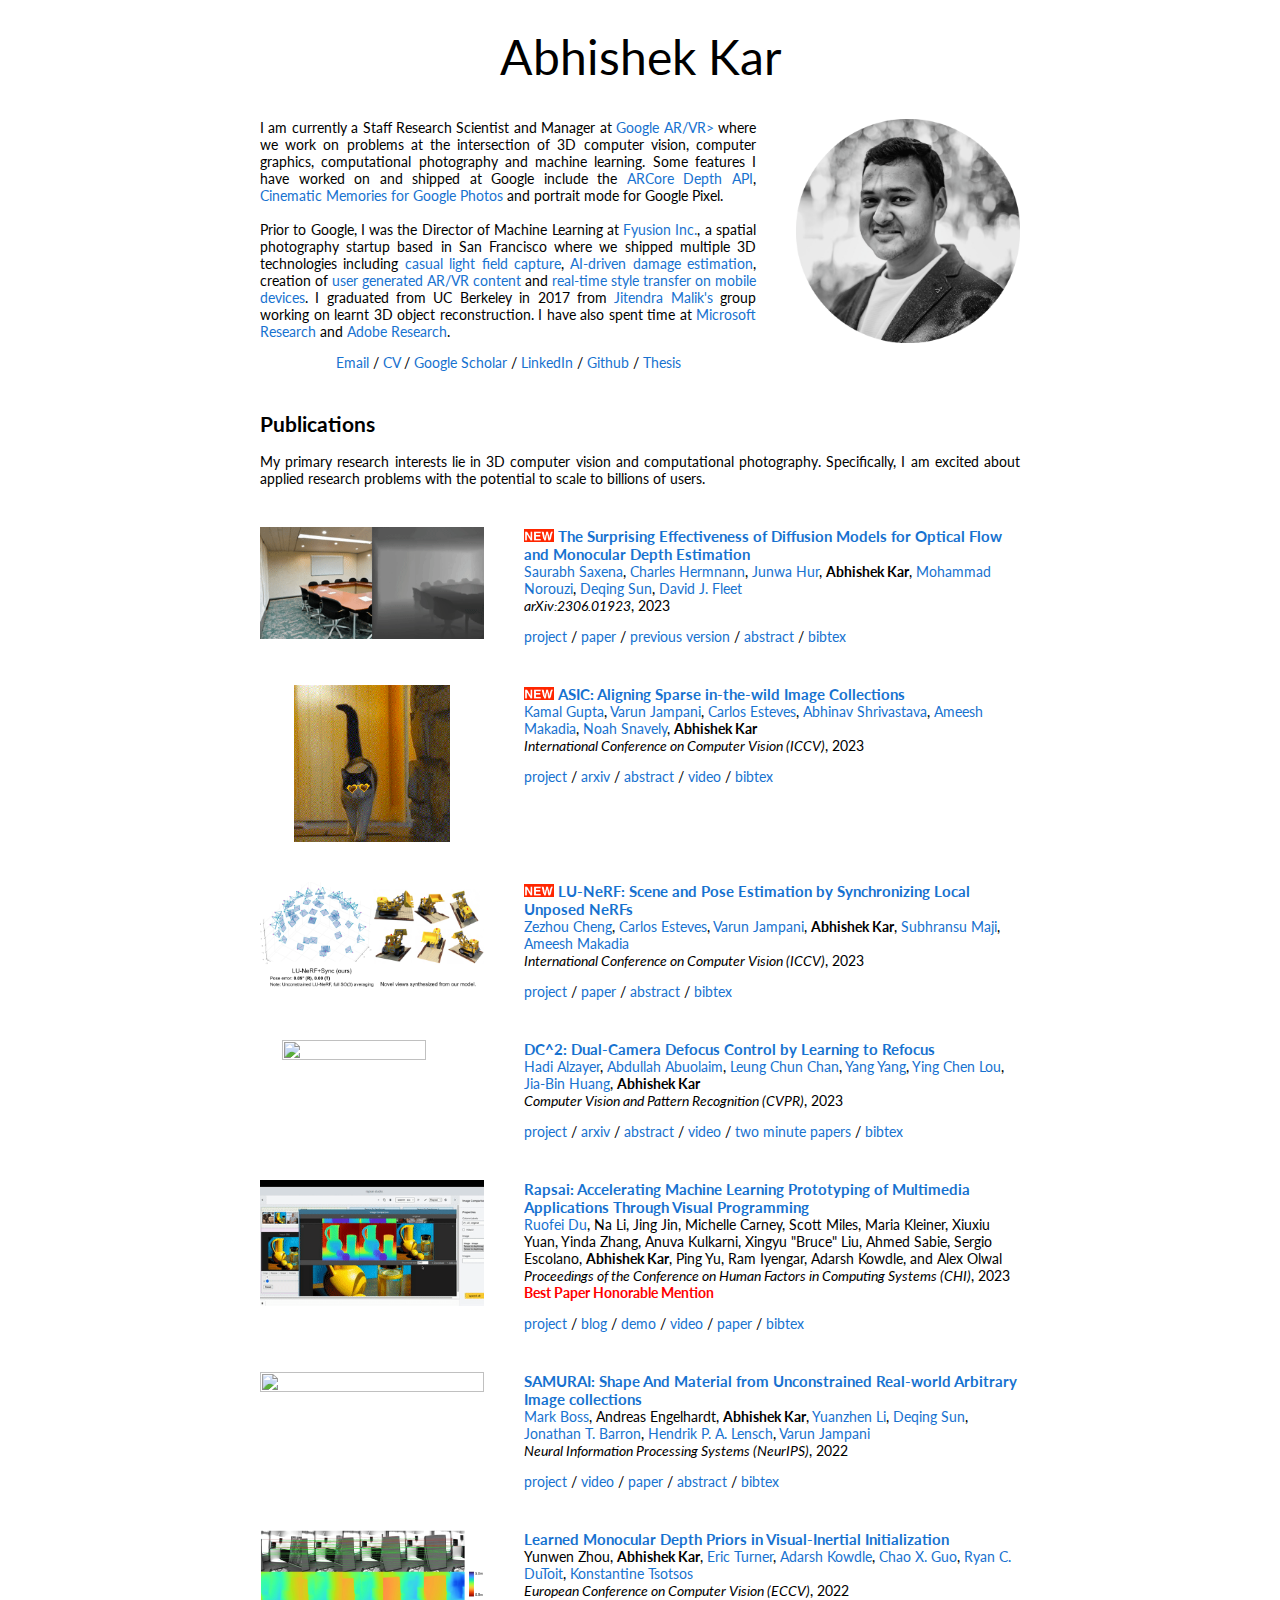
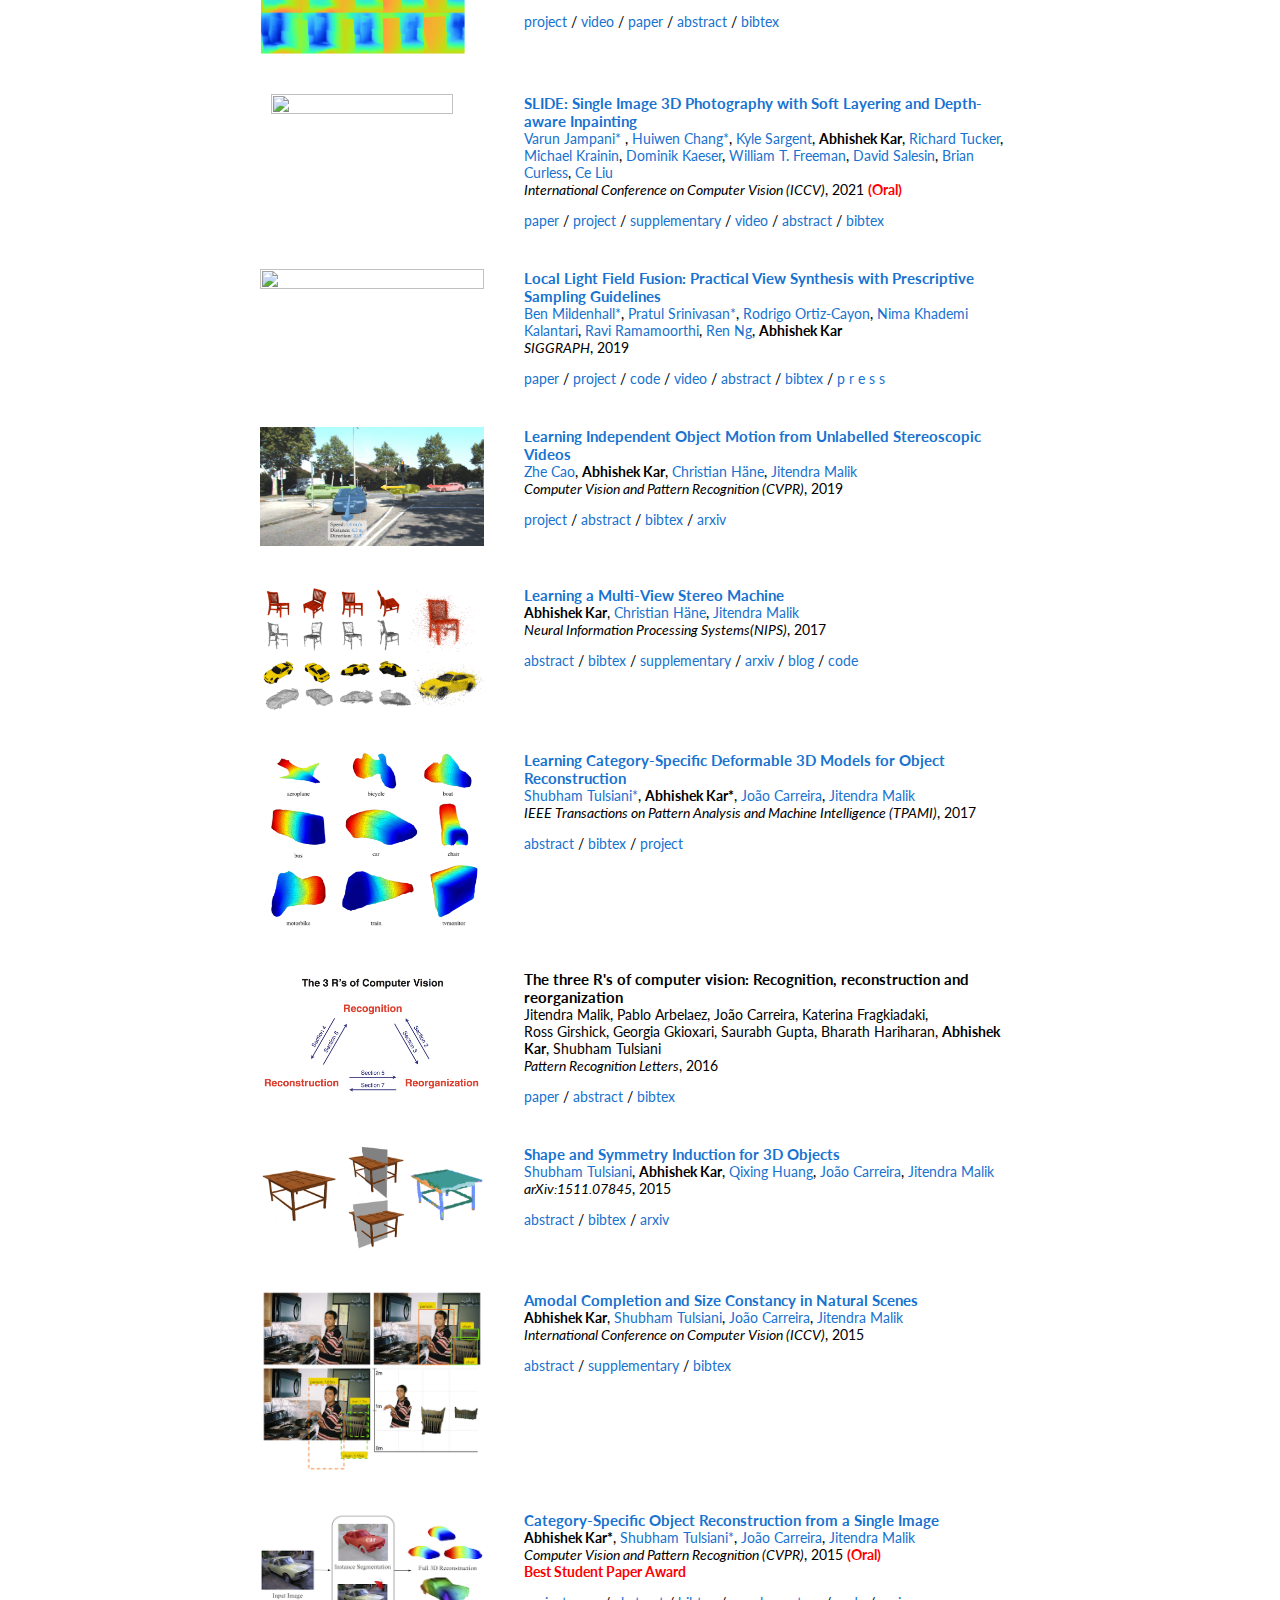
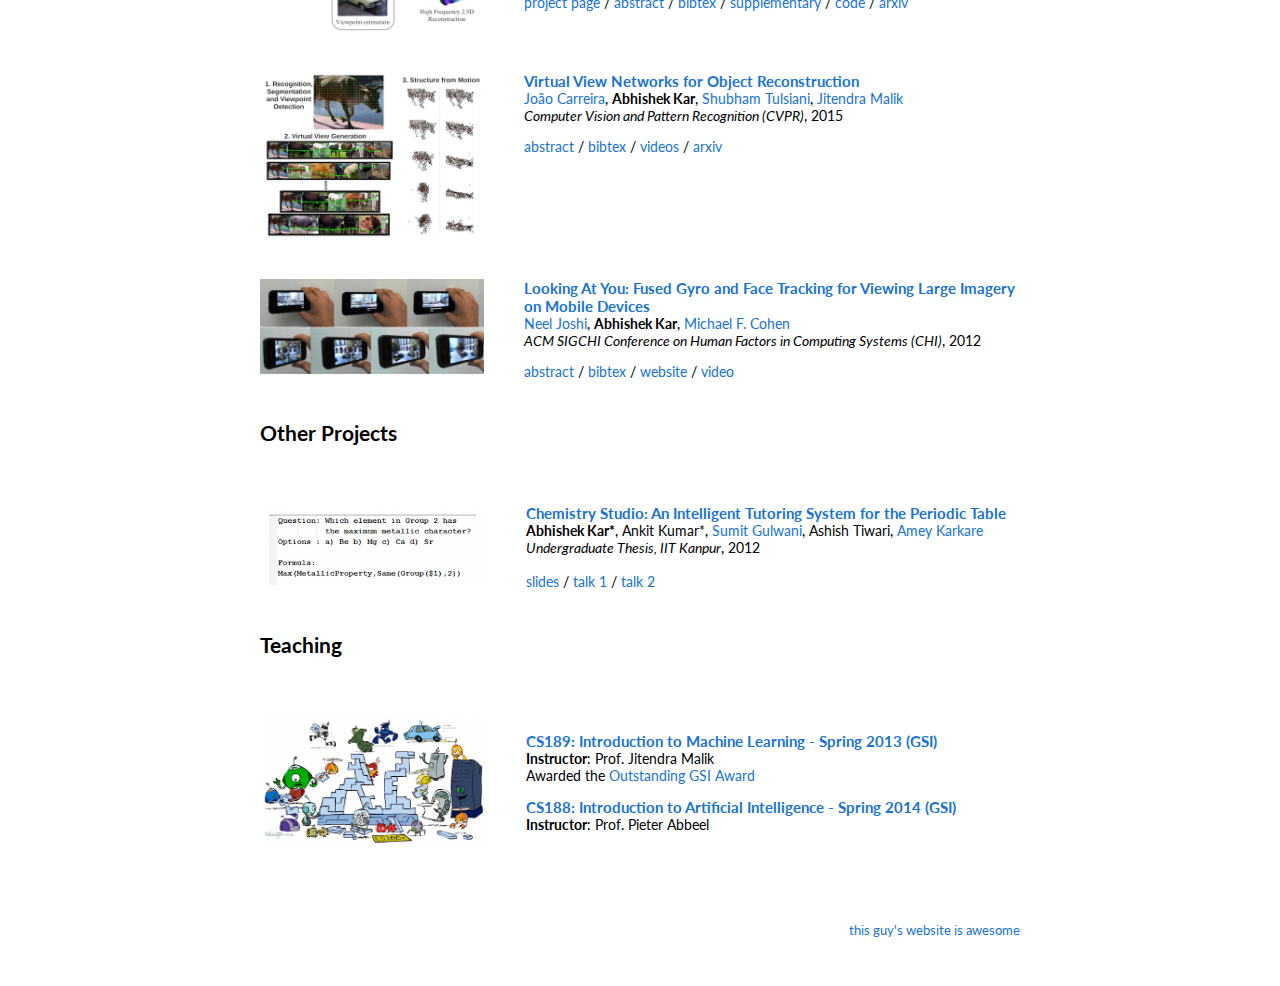
==== commit 35e76854: "Add ICCV papers" ====
--- a/index.html
+++ b/index.html
@@ -31,6 +31,11 @@
         font-size: 15px;
         font-weight: 700
   }
+  .center {
+  display: block;
+  margin-left: auto;
+  margin-right: auto;
+}
 
 
   </style>
@@ -63,8 +68,8 @@
 
 
 		    <p>
-I am currently a Staff Research Scientist and Manager at <a href="https://arvr.google.com/">Google AR</a> where we work on problems at the intersection of 3D computer vision, computer graphics, computational photography and machine learning. Some features I have worked on and shipped at Google include the <a href="https://developers.google.com/ar/develop/depth">ARCore Depth API</a>, <a href="https://blog.google/products/photos/poem-and-list-so-no-google-photos-memories-are-missed/">Cinematic Memories for Google Photos</a> and portrait mode for Google Pixel.<br><br>
-Prior to Google, I was the Director of Machine Learning at <a href="https://fyusion.com">Fyusion Inc.</a>, a 3D photography startup based in San Francisco where we shipped multiple 3D technologies including <a href="https://bmild.github.io/llff/">casual light field capture</a>, <a href="https://fyusion.com/inspect3d/">AI-driven damage estimation</a>, creation of <a href="https://venturebeat.com/2016/09/06/fyusion-unveils-mobile-content-creation-platform-for-augmented-reality/">user generated AR/VR content</a> and <a href="https://blog.fyu.se/all-stories/introducing-whisky16">real-time style transfer on mobile devices</a>.
+I am currently a Staff Research Scientist and Manager at <a href="https://arvr.google.com/">Google AR/VR></a> where we work on problems at the intersection of 3D computer vision, computer graphics, computational photography and machine learning. Some features I have worked on and shipped at Google include the <a href="https://developers.google.com/ar/develop/depth">ARCore Depth API</a>, <a href="https://blog.google/products/photos/poem-and-list-so-no-google-photos-memories-are-missed/">Cinematic Memories for Google Photos</a> and portrait mode for Google Pixel.<br><br>
+Prior to Google, I was the Director of Machine Learning at <a href="https://fyusion.com">Fyusion Inc.</a>, a spatial photography startup based in San Francisco where we shipped multiple 3D technologies including <a href="https://bmild.github.io/llff/">casual light field capture</a>, <a href="https://fyusion.com/inspect3d/">AI-driven damage estimation</a>, creation of <a href="https://venturebeat.com/2016/09/06/fyusion-unveils-mobile-content-creation-platform-for-augmented-reality/">user generated AR/VR content</a> and <a href="https://blog.fyu.se/all-stories/introducing-whisky16">real-time style transfer on mobile devices</a>.
 I graduated from UC Berkeley in 2017 from <a href="http://www.cs.berkeley.edu/~malik/">Jitendra Malik's</a> group working on learnt 3D object reconstruction.
 I have also spent time at <a href="http://research.microsoft.com/en-us/">Microsoft Research</a> and <a href="https://research.adobe.com/">Adobe Research</a>.
 
@@ -86,55 +91,57 @@
     </table>
         
     <table width="100%" align="center" border="0" cellspacing="0" cellpadding="20">
-
-    <tr>
-        <td width="33%" valign="top"><a href="https://defocus-control.github.io/videos_compressed/teaser.mp4"><img src="dc2/dc2.gif" width="100%" style="border-style: none"></a>
-        <td width="67%" valign="top">
-          <p><a href="https://defocus-control.github.io/" id="">
-          <img src="./new.png" alt="[NEW]" width="6%" style="border-style: none">
-          <heading>DC^2: Dual-Camera Defocus Control by Learning to Refocus</heading></a><br>
-          <a href="https://hadizayer.github.io/">Hadi Alzayer</a>, 
-          <a href="https://sites.google.com/view/abdullah-abuolaim/">Abdullah Abuolaim</a>, 
-          <a href="https://www.linkedin.com/in/ryan-chan-74599014/">Leung Chun Chan</a>, 
-          <a href="https://www.linkedin.com/in/yang-yang-92b5a3160/">Yang Yang</a>, 
-          <a href="https://www.linkedin.com/in/ying-chen-lou-1175542/">Ying Chen Lou</a>, 
-          <a href="https://jbhuang0604.github.io/">Jia-Bin Huang</a>, 
-          <strong>Abhishek Kar</strong><br>
-          <em>Computer Vision and Pattern Recognition (CVPR)</em>, 2023
-          <br></p>
-
-          <div class="paper" id="dc2">
-            <a href="https://defocus-control.github.io/">project</a> /
-            <a href="https://t.co/bJnAWGcT8b">arxiv</a> /
-            <a href="javascript:toggleblock('dc2_abs')">abstract</a> /
-            <a href="https://www.youtube.com/watch?v=q9_tM6_5Nq8">video</a> /
-            <a shape="rect" href="javascript:togglebib('dc2')" class="togglebib">bibtex</a>
-            <p align="justify"> <i id="dc2_abs">Smartphone cameras today are increasingly approaching the versatility and quality of professional cameras through a combination of hardware and software advancements. However, fixed aperture remains a key limitation, preventing users from controlling the depth of field (DoF) of captured images. At the same time, many smartphones now have multiple cameras with different fixed apertures -- specifically, an ultra-wide camera with wider field of view and deeper DoF and a higher resolution primary camera with shallower DoF. In this work, we propose DC^2, a system for defocus control for synthetically varying camera aperture, focus distance and arbitrary defocus effects by fusing information from such a dual-camera system. Our key insight is to leverage real-world smartphone camera dataset by using image refocus as a proxy task for learning to control defocus. Quantitative and qualitative evaluations on real-world data demonstrate our system's efficacy where we outperform state-of-the-art on defocus deblurring, bokeh rendering, and image refocus. Finally, we demonstrate creative post-capture defocus control enabled by our method, including tilt-shift and content-based defocus effects.</i></p>
-            <pre xml:space="preserve">
-@inproceedings{alzayer2023defocuscontrol,
-title={DC2: Dual-Camera Defocus Control by 
-  Learning to Refocus},
-author={Alzayer, Hadi and 
-  Abuolaim, Abdullah and 
-  Chun Chan, Leung and 
-  Yang, Yang and 
-  Chen Lou, Ying and 
-  Huang, Jia-Bin and 
-  Kar, Abhishek},
-booktitle={Proceedings of the IEEE/CVF 
-  Conference on Computer Vision and 
-  Pattern Recognition},
-pages={--},
-year={2023}
-}
-              </pre>
-            </div>
-        </td>
-
-    </tr>
-
-    <tr>
-          <td width="33%" valign="top"><a href="asic/asic.jpeg"><img src="asic/asic.jpeg" width="100%" style="border-style: none"></a>
+      <tr>
+            <td width="33%" valign="top"><a href="https://depth-gen.github.io/assets/meeting.mp4"><img src="depthgen/meeting.gif" width="100%" style="border-style: none"></a>
+            <td width="67%" valign="top">
+              <p><a href="https://diffusion-vision.github.io/" id="">
+                <img src="./new.png" alt="[NEW]" width="6%" style="border-style: none">
+              <heading>The Surprising Effectiveness of Diffusion Models for Optical Flow and Monocular Depth Estimation</heading></a><br>
+              <a href="https://scholar.google.com/citations?user=WTz38osAAAAJ&hl=en">Saurabh Saxena</a>, 
+              <a href="https://scholar.google.com/citations?user=LQvi5XAAAAAJ&hl=en">Charles Hermnann</a>, 
+              <a href="https://hurjunhwa.github.io/">Junwa Hur</a>, 
+              <strong>Abhishek Kar</strong>, 
+              <a href="https://norouzi.github.io/">Mohammad Norouzi</a>,
+              <a href="https://deqings.github.io/">Deqing Sun</a>, 
+              <a href="https://www.cs.toronto.edu/~fleet/">David J. Fleet</a><br>
+              <em>arXiv:2306.01923</em>, 2023
+              <br></p>
+
+              <div class="paper" id="depthgen">
+                <a href="https://diffusion-vision.github.io/">project</a> /
+                <a href="https://arxiv.org/abs/2306.01923">paper</a> /
+                <a href="https://depth-gen.github.io/">previous version</a> /
+                <a href="javascript:toggleblock('depthgen_abs')">abstract</a> /
+                <a shape="rect" href="javascript:togglebib('depthgen')" class="togglebib">bibtex</a>
+		      
+                <p align="justify"> <i id="depthgen_abs">Denoising diffusion probabilistic models have transformed image generation with their impressive fidelity and diversity. We show that they also excel in estimating optical flow and monocular depth, surprisingly, without task-specific architectures and loss functions that are predominant for these tasks. Compared to the point estimates of conventional regression-based methods, diffusion models also enable Monte Carlo inference, e.g., capturing uncertainty and ambiguity in flow and depth. With self-supervised pre-training, the combined use of synthetic and real data for supervised training, and technical innovations (infilling and step-unrolled denoising diffusion training) to handle noisy-incomplete training data, and a simple form of coarse-to-fine refinement, one can train state-of-the-art diffusion models for depth and optical flow estimation. Extensive experiments focus on quantitative performance against benchmarks, ablations, and the model's ability to capture uncertainty and multimodality, and impute missing values. Our model, DDVM (Denoising Diffusion Vision Model), obtains a state-of-the-art relative depth error of 0.074 on the indoor NYU benchmark and an Fl-all outlier rate of 3.26% on the KITTI optical flow benchmark, about 25% better than the best published method.</i></p>
+  
+                <pre xml:space="preserve">
+@misc{saxena2023surprising,
+title={The Surprising Effectiveness of Diffusion 
+  Models for Optical Flow and Monocular Depth 
+  Estimation},
+author={Saurabh Saxena and 
+  Charles Herrmann and 
+  Junhwa Hur and 
+  Abhishek Kar and 
+  Mohammad Norouzi and 
+  Deqing Sun and 
+  David J. Fleet},
+year={2023},
+eprint={2306.01923},
+archivePrefix={arXiv},
+primaryClass={cs.CV}
+}
+      
+                  </pre>
+                </div>
+            </td>
+
+        </tr> 
+
+      <tr>
+          <td width="33%" valign="top"><a href="https://kampta.github.io/asic/"><img src="asic/asic.gif" width="70%" class="center" style="border-style: none;"></a>
           <td width="67%" valign="top">
             <p><a href="https://kampta.github.io/asic/" id="">
             <img src="./new.png" alt="[NEW]" width="6%" style="border-style: none">
@@ -146,7 +153,7 @@
             <a href="https://www.ameeshmakadia.com/">Ameesh Makadia</a>, 
             <a href="https://www.cs.cornell.edu/~snavely/">Noah Snavely</a>, 
             <strong>Abhishek Kar</strong><br>
-            <em>arXiv:2303.16201</em>, 2023
+            <em>International Conference on Computer Vision (ICCV)</em>, 2023
             <br></p>
 
             <div class="paper" id="asic">
@@ -177,37 +184,42 @@
           </td>
 
       </tr>
-      
       <tr>
-            <td width="33%" valign="top"><a href="https://depth-gen.github.io/assets/meeting.mp4"><img src="depthgen/meeting.gif" width="100%" style="border-style: none"></a>
-            <td width="67%" valign="top">
-              <p><a href="https://depth-gen.github.io/" id="">
+            <td width="33%" valign="top"><a href="https://people.cs.umass.edu/~zezhoucheng/lu-nerf"><img src="lunerf/lunerf.jpg" width="100%" style="border-style: none"></a>
+            <td width="67%" valign="top">
+              <p><a href="https://people.cs.umass.edu/~zezhoucheng/lu-nerf/" id="">
                 <img src="./new.png" alt="[NEW]" width="6%" style="border-style: none">
-              <heading>Monocular Depth Estimation using Diffusion Models</heading></a><br>
-              <a href="https://scholar.google.com/citations?user=WTz38osAAAAJ&hl=en">Saurabh Saxena</a>, 
+              <heading>LU-NeRF: Scene and Pose Estimation by Synchronizing Local Unposed NeRFs</heading></a><br>
+              <a href="http://people.cs.umass.edu/~zezhoucheng">Zezhou Cheng</a>, 
+              <a href="https://machc.github.io/">Carlos Esteves</a>, 
+              <a href="https://varunjampani.github.io/">Varun Jampani</a>, 
               <strong>Abhishek Kar</strong>, 
-              <a href="https://norouzi.github.io/">Mohammad Norouzi</a><br>
-              <a href="https://www.cs.toronto.edu/~fleet/">David J. Fleet</a><br>
-              <em>arXiv:2302.14816</em>, 2023
-              <br></p>
-
-              <div class="paper" id="depthgen">
-                <a href="https://depth-gen.github.io/">project</a> /
-                <a href="https://arxiv.org/abs/2302.14816">paper</a> /
-                <a href="javascript:toggleblock('depthgen_abs')">abstract</a> /
-                <a shape="rect" href="javascript:togglebib('depthgen')" class="togglebib">bibtex</a>
+              <a href="http://people.cs.umass.edu/~smaji/">Subhransu Maji</a>,
+              <a href="https://www.ameeshmakadia.com/">Ameesh Makadia</a><br>
+              <em>International Conference on Computer Vision (ICCV)</em>, 2023
+              <br></p>
+
+              <div class="paper" id="lunerf">
+                <a href="https://people.cs.umass.edu/~zezhoucheng/lu-nerf/">project</a> /
+                <a href="http://arxiv.org/abs/2306.05410">paper</a> /
+                <a href="javascript:toggleblock('lunerf_abs')">abstract</a> /
+                <a shape="rect" href="javascript:togglebib('lunerf')" class="togglebib">bibtex</a>
 		      
-                <p align="justify"> <i id="depthgen_abs">We formulate monocular depth estimation using denoising diffusion models, inspired by their recent successes in high fidelity image generation. To that end, we introduce innovations to address problems arising due to noisy, incomplete depth maps in training data, including step-unrolled denoising diffusion, an L1 loss, and depth infilling during training. To cope with the limited availability of data for supervised training, we leverage pre-training on self-supervised image-to-image translation tasks. Despite the simplicity of the approach, with a generic loss and architecture, our DepthGen model achieves SOTA performance on the indoor NYU dataset, and near SOTA results on the outdoor KITTI dataset. Further, with a multimodal posterior, DepthGen naturally represents depth ambiguity (e.g., from transparent surfaces), and its zero-shot performance combined with depth imputation, enable a simple but effective text-to-3D pipeline.</i></p>
+                <p align="justify"> <i id="lunerf_abs">A critical obstacle preventing NeRF models from being deployed broadly in the wild is their reliance on accurate camera poses. Consequently, there is growing interest in extending NeRF models to jointly optimize camera poses and scene representation, which offers an alternative to off-the-shelf SfM pipelines which have well-understood failure modes. Existing approaches for unposed NeRF operate under limited assumptions, such as a prior pose distribution or coarse pose initialization, making them less effective in a general setting. In this work, we propose a novel approach, LU-NeRF, that jointly estimates camera poses and neural radiance fields with relaxed assumptions on pose configuration. Our approach operates in a local-to-global manner, where we first optimize over local subsets of the data, dubbed mini-scenes. LU-NeRF estimates local pose and geometry for this challenging few-shot task. The mini-scene poses are brought into a global reference frame through a robust pose synchronization step, where a final global optimization of pose and scene can be performed. We show our LU-NeRF pipeline outperforms prior attempts at unposed NeRF without making restrictive assumptions on the pose prior. This allows us to operate in the general SE(3) pose setting, unlike the baselines. Our results also indicate our model can be complementary to feature-based SfM pipelines as it compares favorably to COLMAP on low-texture and low-resolution images.</i></p>
   
                 <pre xml:space="preserve">
-@misc{saxena2023monocular,
-  title={Monocular Depth Estimation using Diffusion Models},
-  author={Saurabh Saxena and Abhishek Kar and 
-    Mohammad Norouzi and David J. Fleet},
-  year={2023},
-  eprint={2302.14816},
-  archivePrefix={arXiv},
-  primaryClass={cs.CV}
+@inproceedings{cheng2023lunerf,
+title={LU-NeRF: Scene and Pose Estimation 
+  by Synchronizing Local Unposed NeRFs},
+author={Cheng, Zezhou and 
+  Esteves, Carlos and 
+  Jampani, Varun and 
+  Kar, Abhishek and 
+  Maji, Subhransu and 
+  Makadia, Ameesh},
+booktitle={Proceedings of the IEEE 
+International Conference on Computer Vision},
+year={2023}
 }
       
                   </pre>
@@ -215,7 +227,53 @@
             </td>
 
         </tr> 
-
+    <tr>
+        <td width="33%" valign="top"><a href="https://defocus-control.github.io/videos_compressed/teaser.mp4"><img src="dc2/dc2.gif" width="80%" class="center" style="border-style: none"></a>
+        <td width="67%" valign="top">
+          <p><a href="https://defocus-control.github.io/" id="">
+          <heading>DC^2: Dual-Camera Defocus Control by Learning to Refocus</heading></a><br>
+          <a href="https://hadizayer.github.io/">Hadi Alzayer</a>, 
+          <a href="https://sites.google.com/view/abdullah-abuolaim/">Abdullah Abuolaim</a>, 
+          <a href="https://www.linkedin.com/in/ryan-chan-74599014/">Leung Chun Chan</a>, 
+          <a href="https://www.linkedin.com/in/yang-yang-92b5a3160/">Yang Yang</a>, 
+          <a href="https://www.linkedin.com/in/ying-chen-lou-1175542/">Ying Chen Lou</a>, 
+          <a href="https://jbhuang0604.github.io/">Jia-Bin Huang</a>, 
+          <strong>Abhishek Kar</strong><br>
+          <em>Computer Vision and Pattern Recognition (CVPR)</em>, 2023
+          <br></p>
+
+          <div class="paper" id="dc2">
+            <a href="https://defocus-control.github.io/">project</a> /
+            <a href="https://t.co/bJnAWGcT8b">arxiv</a> /
+            <a href="javascript:toggleblock('dc2_abs')">abstract</a> /
+            <a href="https://www.youtube.com/watch?v=q9_tM6_5Nq8">video</a> /
+            <a href="https://www.youtube.com/watch?v=3Hs-tyr4FFA">two minute papers</a> /
+            <a shape="rect" href="javascript:togglebib('dc2')" class="togglebib">bibtex</a>
+            <p align="justify"> <i id="dc2_abs">Smartphone cameras today are increasingly approaching the versatility and quality of professional cameras through a combination of hardware and software advancements. However, fixed aperture remains a key limitation, preventing users from controlling the depth of field (DoF) of captured images. At the same time, many smartphones now have multiple cameras with different fixed apertures -- specifically, an ultra-wide camera with wider field of view and deeper DoF and a higher resolution primary camera with shallower DoF. In this work, we propose DC^2, a system for defocus control for synthetically varying camera aperture, focus distance and arbitrary defocus effects by fusing information from such a dual-camera system. Our key insight is to leverage real-world smartphone camera dataset by using image refocus as a proxy task for learning to control defocus. Quantitative and qualitative evaluations on real-world data demonstrate our system's efficacy where we outperform state-of-the-art on defocus deblurring, bokeh rendering, and image refocus. Finally, we demonstrate creative post-capture defocus control enabled by our method, including tilt-shift and content-based defocus effects.</i></p>
+            <pre xml:space="preserve">
+@inproceedings{alzayer2023defocuscontrol,
+title={DC2: Dual-Camera Defocus Control by 
+  Learning to Refocus},
+author={Alzayer, Hadi and 
+  Abuolaim, Abdullah and 
+  Chun Chan, Leung and 
+  Yang, Yang and 
+  Chen Lou, Ying and 
+  Huang, Jia-Bin and 
+  Kar, Abhishek},
+booktitle={Proceedings of the IEEE/CVF 
+  Conference on Computer Vision and 
+  Pattern Recognition},
+pages={--},
+year={2023}
+}
+              </pre>
+            </div>
+        </td>
+
+    </tr>
+
+      
       <tr>
             <td width="33%" valign="top"><a href="rapsai/rapsai_teaser.jpg"><img src="rapsai/rapsai_img.gif" width="100%" style="border-style: none"></a>
             <td width="67%" valign="top">
@@ -354,7 +412,7 @@
         </tr>  
 
           <tr>
-            <td width="33%" valign="top"><a href="slide/slide_teaser.gif"><img src="slide/slide_teaser.gif" width="100%" style="border-style: none"></a>
+            <td width="33%" valign="top"><a href="slide/slide_teaser.gif"><img src="slide/slide_teaser.gif" width="90%" class="center" style="border-style: none"></a>
             <td width="67%" valign="top">
               <p><a href="https://varunjampani.github.io/slide/" id="">
               <heading>SLIDE: Single Image 3D Photography with Soft Layering and Depth-aware Inpainting</heading></a><br>
@@ -379,7 +437,7 @@
 <a href="https://homes.cs.washington.edu/~curless/"> Brian Curless</a>,
  
 <a href="https://people.csail.mit.edu/celiu/"> Ce Liu </a>
-              <br><em>International Conference on Computer Vision (ICCV)</em>, 2021 <strong style="color:red">(Oral)</strong><br>
+              <br><em>International Conference on Computer Vision (ICCV)</em>, 2021 <strong style="color:red">(Oral)</strong>
               <br></p>
 
               <div class="paper" id="SLIDE">
@@ -906,5 +964,8 @@
   <script xml:space="preserve" language="JavaScript">
   hideblock('dc2_abs');
   </script>
+  <script xml:space="preserve" language="JavaScript">
+  hideblock('lunerf_abs');
+  </script>
 </body>
 </html>
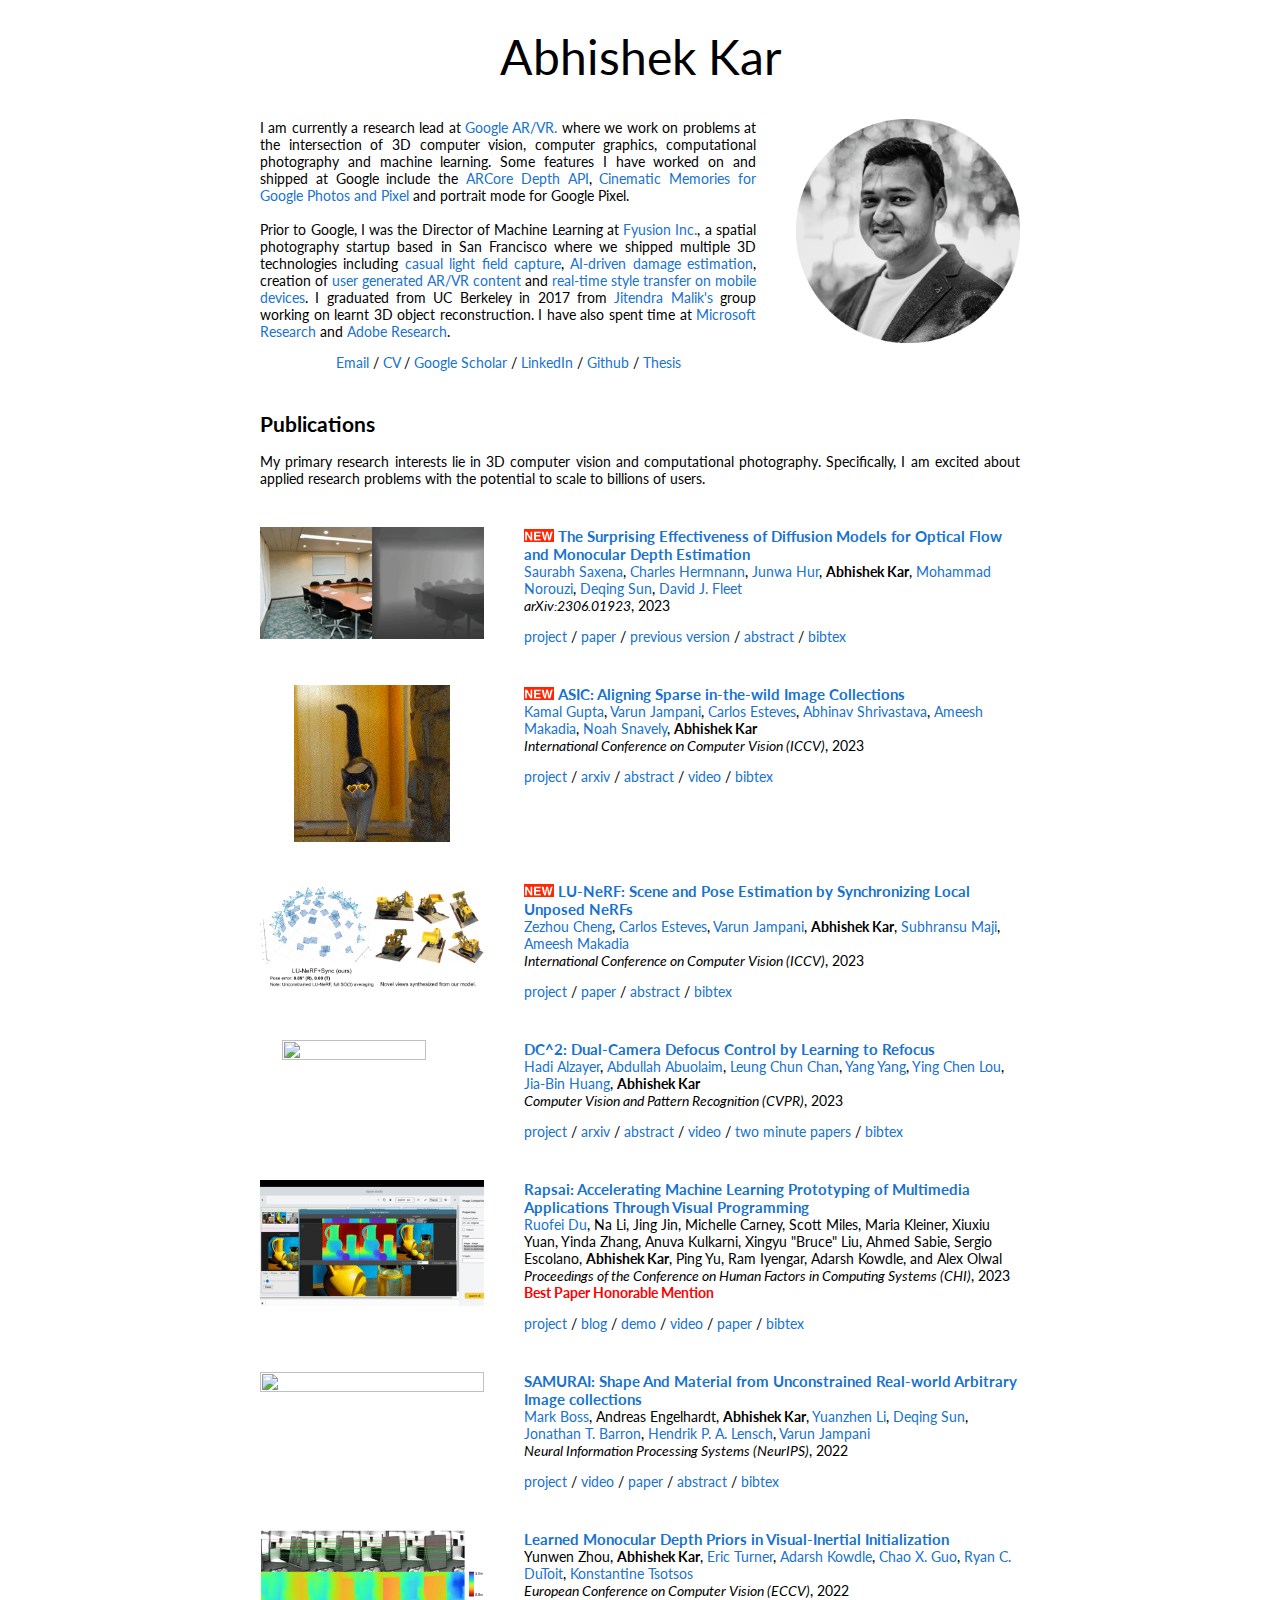
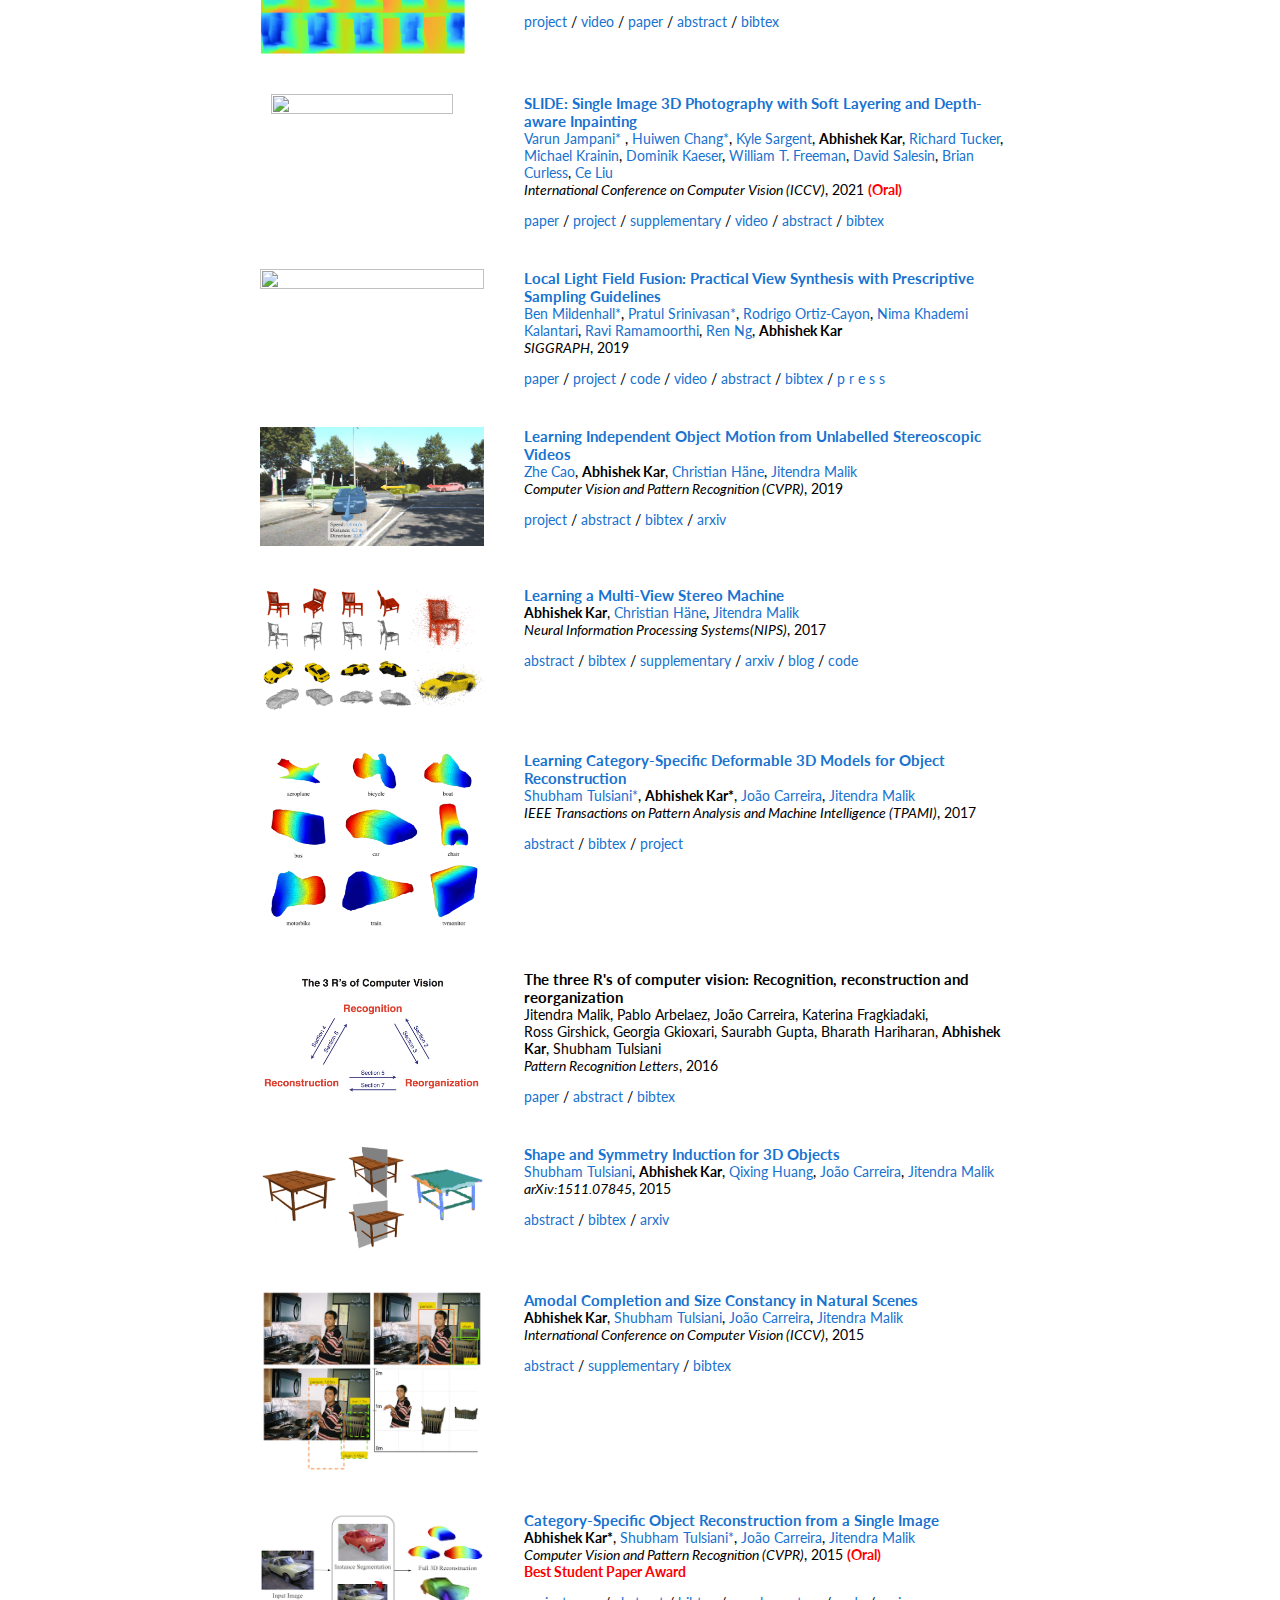
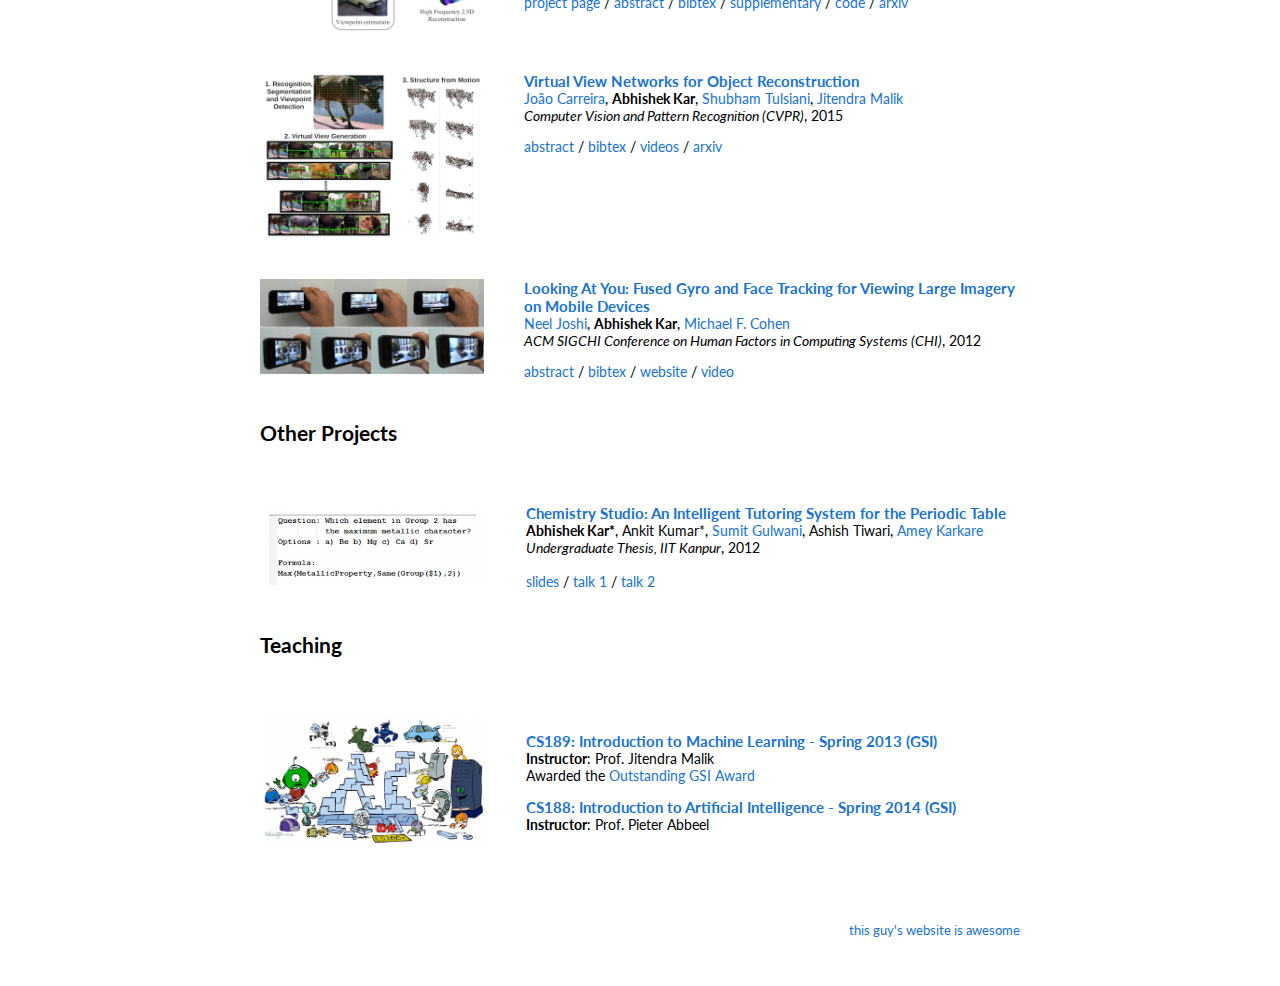
==== commit 042db66f: "Fix typo." ====
--- a/index.html
+++ b/index.html
@@ -68,7 +68,7 @@
 
 
 		    <p>
-I am currently a Staff Research Scientist and Manager at <a href="https://arvr.google.com/">Google AR/VR></a> where we work on problems at the intersection of 3D computer vision, computer graphics, computational photography and machine learning. Some features I have worked on and shipped at Google include the <a href="https://developers.google.com/ar/develop/depth">ARCore Depth API</a>, <a href="https://blog.google/products/photos/poem-and-list-so-no-google-photos-memories-are-missed/">Cinematic Memories for Google Photos</a> and portrait mode for Google Pixel.<br><br>
+I am currently a research lead at <a href="https://arvr.google.com/">Google AR/VR.</a> where we work on problems at the intersection of 3D computer vision, computer graphics, computational photography and machine learning. Some features I have worked on and shipped at Google include the <a href="https://developers.google.com/ar/develop/depth">ARCore Depth API</a>, <a href="https://blog.google/products/photos/poem-and-list-so-no-google-photos-memories-are-missed/">Cinematic Memories for Google Photos and Pixel</a> and portrait mode for Google Pixel.<br><br>
 Prior to Google, I was the Director of Machine Learning at <a href="https://fyusion.com">Fyusion Inc.</a>, a spatial photography startup based in San Francisco where we shipped multiple 3D technologies including <a href="https://bmild.github.io/llff/">casual light field capture</a>, <a href="https://fyusion.com/inspect3d/">AI-driven damage estimation</a>, creation of <a href="https://venturebeat.com/2016/09/06/fyusion-unveils-mobile-content-creation-platform-for-augmented-reality/">user generated AR/VR content</a> and <a href="https://blog.fyu.se/all-stories/introducing-whisky16">real-time style transfer on mobile devices</a>.
 I graduated from UC Berkeley in 2017 from <a href="http://www.cs.berkeley.edu/~malik/">Jitendra Malik's</a> group working on learnt 3D object reconstruction.
 I have also spent time at <a href="http://research.microsoft.com/en-us/">Microsoft Research</a> and <a href="https://research.adobe.com/">Adobe Research</a>.
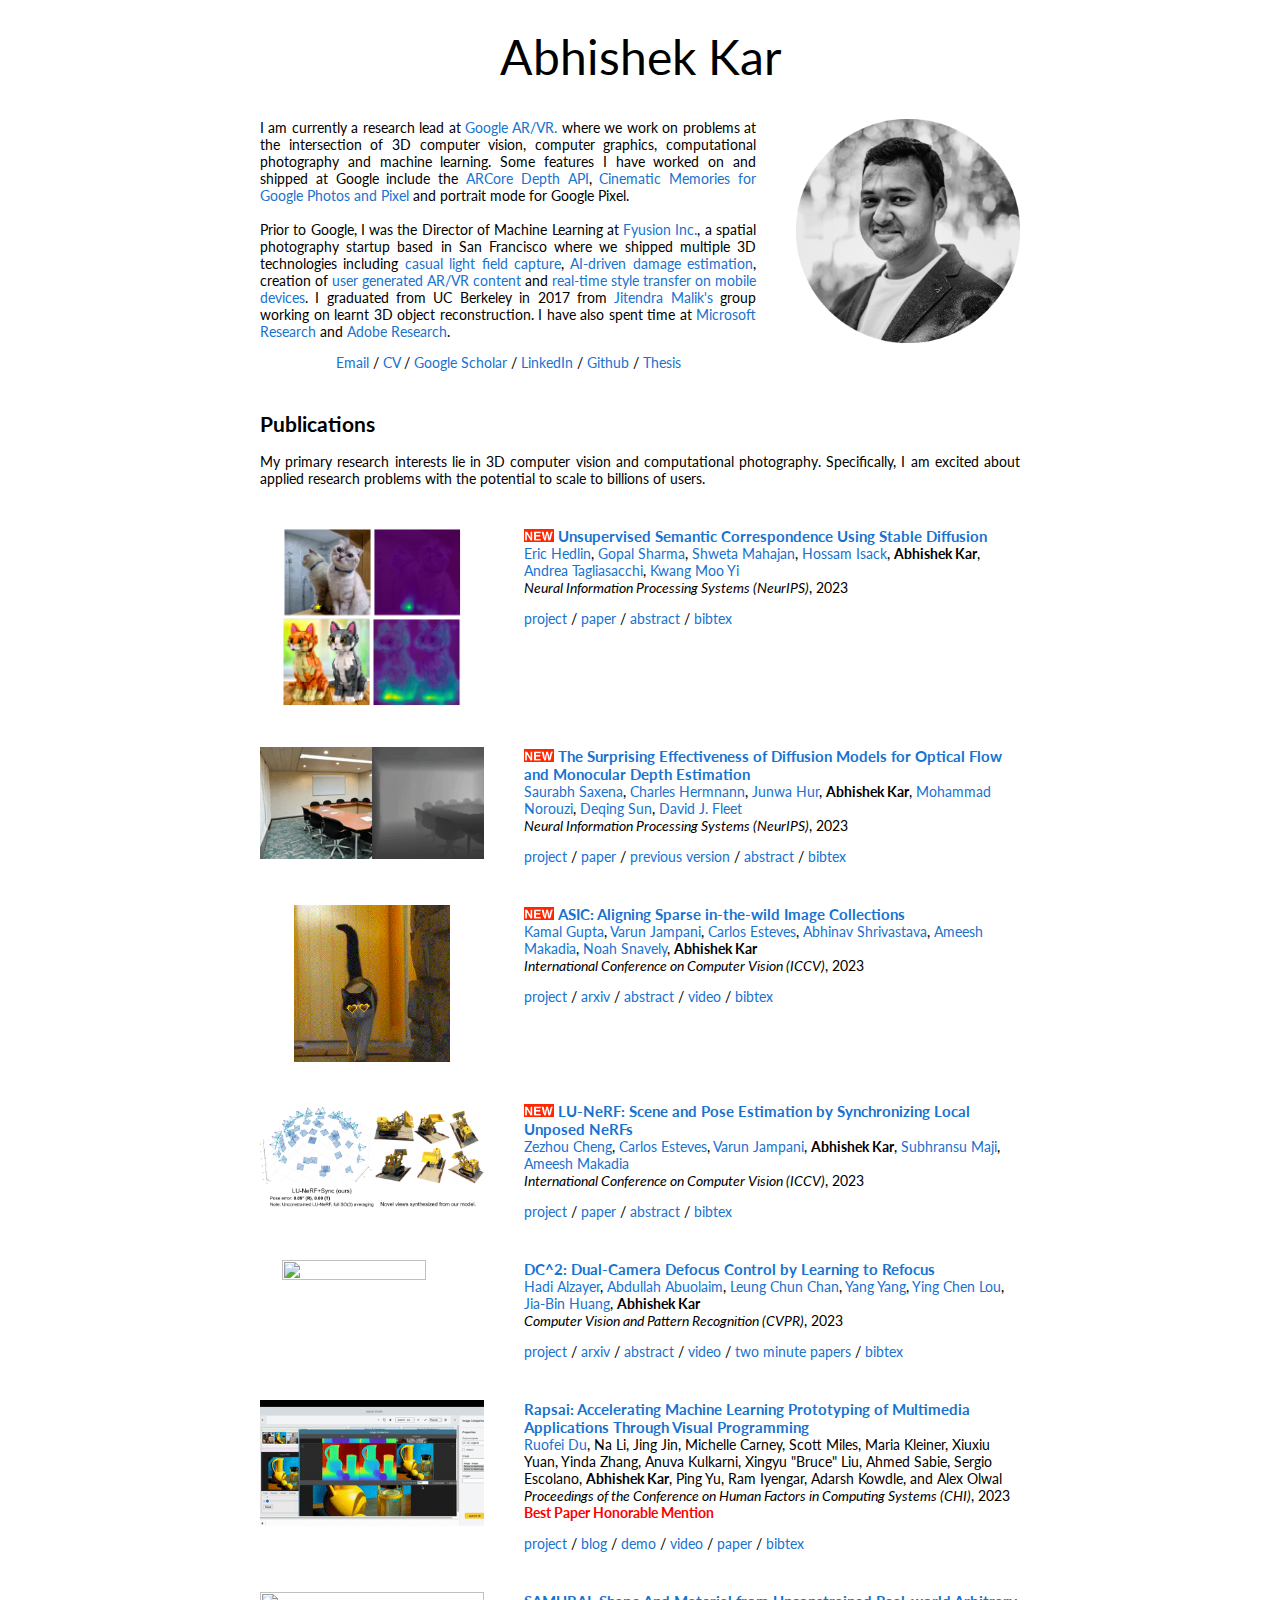
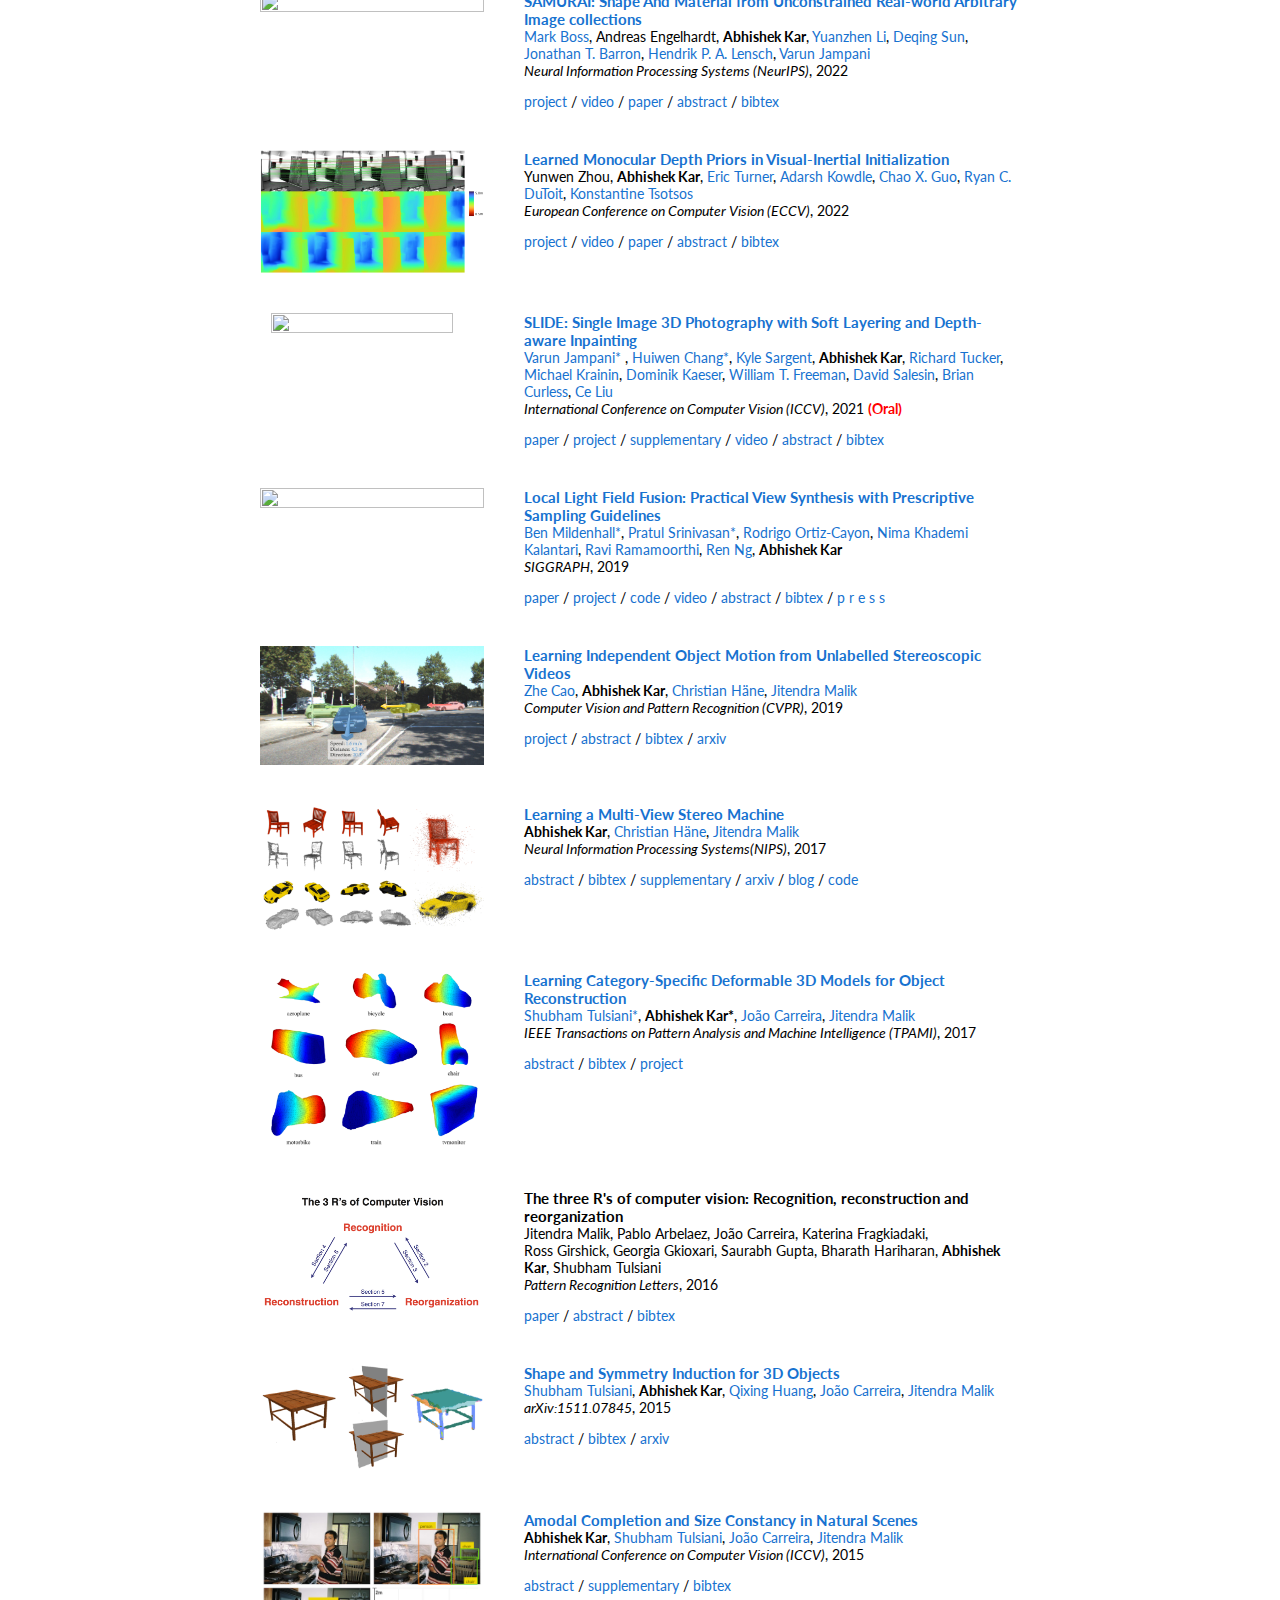
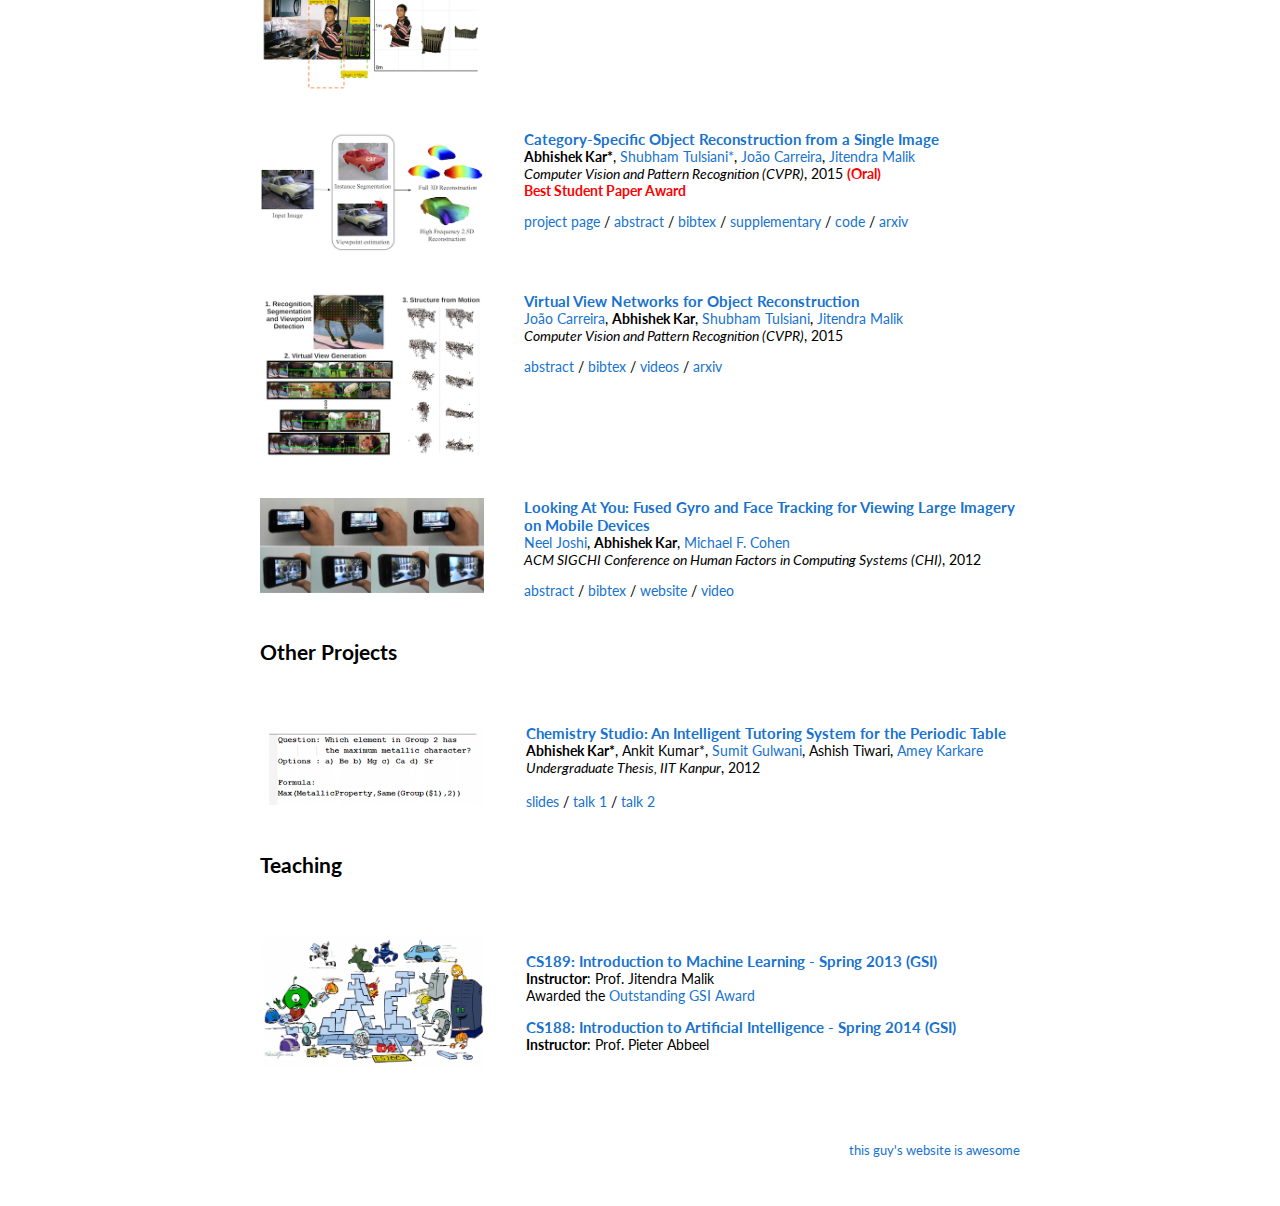
==== commit 8dbf583f: "Add NeurIPS papers." ====
--- a/index.html
+++ b/index.html
@@ -92,6 +92,53 @@
         
     <table width="100%" align="center" border="0" cellspacing="0" cellpadding="20">
       <tr>
+            <td width="33%" valign="top"><a href="unsup_corr.png"><img src="unsup_corr.png" width="80%" class="center" style="border-style: none"></a>
+            <td width="67%" valign="top">
+              <p><a href="https://ubc-vision.github.io/LDM_correspondences/" id="">
+                <img src="./new.png" alt="[NEW]" width="6%" style="border-style: none">
+              <heading>Unsupervised Semantic Correspondence Using Stable Diffusion</heading></a><br>
+              <a href="https://ehedlin.github.io/">Eric Hedlin</a>, 
+              <a href="https://hippogriff.github.io/">Gopal Sharma</a>, 
+              <a href="https://s-mahajan.github.io/">Shweta Mahajan</a>, 
+              <a href="http://www.hossamisack.com/">Hossam Isack</a>,
+              <strong>Abhishek Kar</strong>, 
+              <a href="https://taiya.github.io/">Andrea Tagliasacchi</a>,
+              <a href="https://www.cs.ubc.ca/~kmyi/">Kwang Moo Yi</a><br>
+              <em>Neural Information Processing Systems (NeurIPS)</em>, 2023
+              <br></p>
+
+              <div class="paper" id="unsup_corr">
+                <a href="https://ubc-vision.github.io/LDM_correspondences/">project</a> /
+                <a href="https://arxiv.org/abs/2305.15581">paper</a> /
+                <a href="javascript:toggleblock('unsup_abs')">abstract</a> /
+                <a shape="rect" href="javascript:togglebib('unsup_corr')" class="togglebib">bibtex</a>
+		      
+                <p align="justify"> <i id="unsup_abs">Text-to-image diffusion models are now capable of generating images that are often indistinguishable from real images. To generate such images, these models must understand the semantics of the objects they are asked to generate. In this work we show that, without any training, one can leverage this semantic knowledge within diffusion models to find semantic correspondences -- locations in multiple images that have the same semantic meaning. Specifically, given an image, we optimize the prompt embeddings of these models for maximum attention on the regions of interest. These optimized embeddings capture semantic information about the location, which can then be transferred to another image. By doing so we obtain results on par with the strongly supervised state of the art on the PF-Willow dataset and significantly outperform (20.9% relative for the SPair-71k dataset) any existing weakly or unsupervised method on PF-Willow, CUB-200 and SPair-71k datasets.</i></p>
+  
+                <pre xml:space="preserve">
+@inproceedings{hedlin2023unsupervised,
+  title={Unsupervised Semantic Correspondence
+    Using Stable Diffusion},
+  author={Eric Hedlin and 
+    Gopal Sharma and 
+    Shweta Mahajan and 
+    Hossam Isack and 
+    Abhishek Kar and 
+    Andrea Tagliasacchi and 
+    Kwang Moo Yi},
+  booktitle={arXiv preprint},
+  year={2023},
+  publisher_page={https://arxiv.org/abs/2305.15581},
+  homepage={https://ubc-vision.github.io/LDM_correspondences/}
+}
+      
+                  </pre>
+                </div>
+            </td>
+
+        </tr>
+      
+      <tr>
             <td width="33%" valign="top"><a href="https://depth-gen.github.io/assets/meeting.mp4"><img src="depthgen/meeting.gif" width="100%" style="border-style: none"></a>
             <td width="67%" valign="top">
               <p><a href="https://diffusion-vision.github.io/" id="">
@@ -104,7 +151,7 @@
               <a href="https://norouzi.github.io/">Mohammad Norouzi</a>,
               <a href="https://deqings.github.io/">Deqing Sun</a>, 
               <a href="https://www.cs.toronto.edu/~fleet/">David J. Fleet</a><br>
-              <em>arXiv:2306.01923</em>, 2023
+              <em>Neural Information Processing Systems (NeurIPS)</em>, 2023
               <br></p>
 
               <div class="paper" id="depthgen">
@@ -166,7 +213,7 @@
                 Most prior works assume either ground-truth keypoint annotations or a large dataset of images of a single object category. However, neither of the above assumptions hold true for the long-tail of the objects present in the world. We present a self-supervised technique that directly optimizes on a sparse collection of images of a particular object/object category to obtain consistent dense correspondences across the collection.
                 We use pairwise nearest neighbors obtained from deep features of a pre-trained vision transformer (ViT) model as noisy and sparse keypoint matches and make them dense and accurate matches by optimizing a neural network that jointly maps the image collection into a learned canonical grid. Experiments on CUB and SPair-71k benchmarks demonstrate that our method can produce globally consistent and higher quality correspondences across the image collection when compared to existing self-supervised methods.</i></p>
               <pre xml:space="preserve">
-@article{gupta2023asic,
+@inproceedings{gupta2023asic,
 author ={Gupta, Kamal and 
   Jampani, Varun and 
   Esteves, Carlos and 
@@ -176,7 +223,8 @@
   Kar, Abhishek},
   title = {ASIC: Aligning Sparse 
     in-the-wild Image Collections},
-  journal = {arXiv},
+booktitle={Proceedings of the IEEE 
+International Conference on Computer Vision},
   year = {2023},
 }
                 </pre>
@@ -967,5 +1015,8 @@
   <script xml:space="preserve" language="JavaScript">
   hideblock('lunerf_abs');
   </script>
+  <script xml:space="preserve" language="JavaScript">
+  hideblock('unsup_abs');
+  </script>
 </body>
 </html>
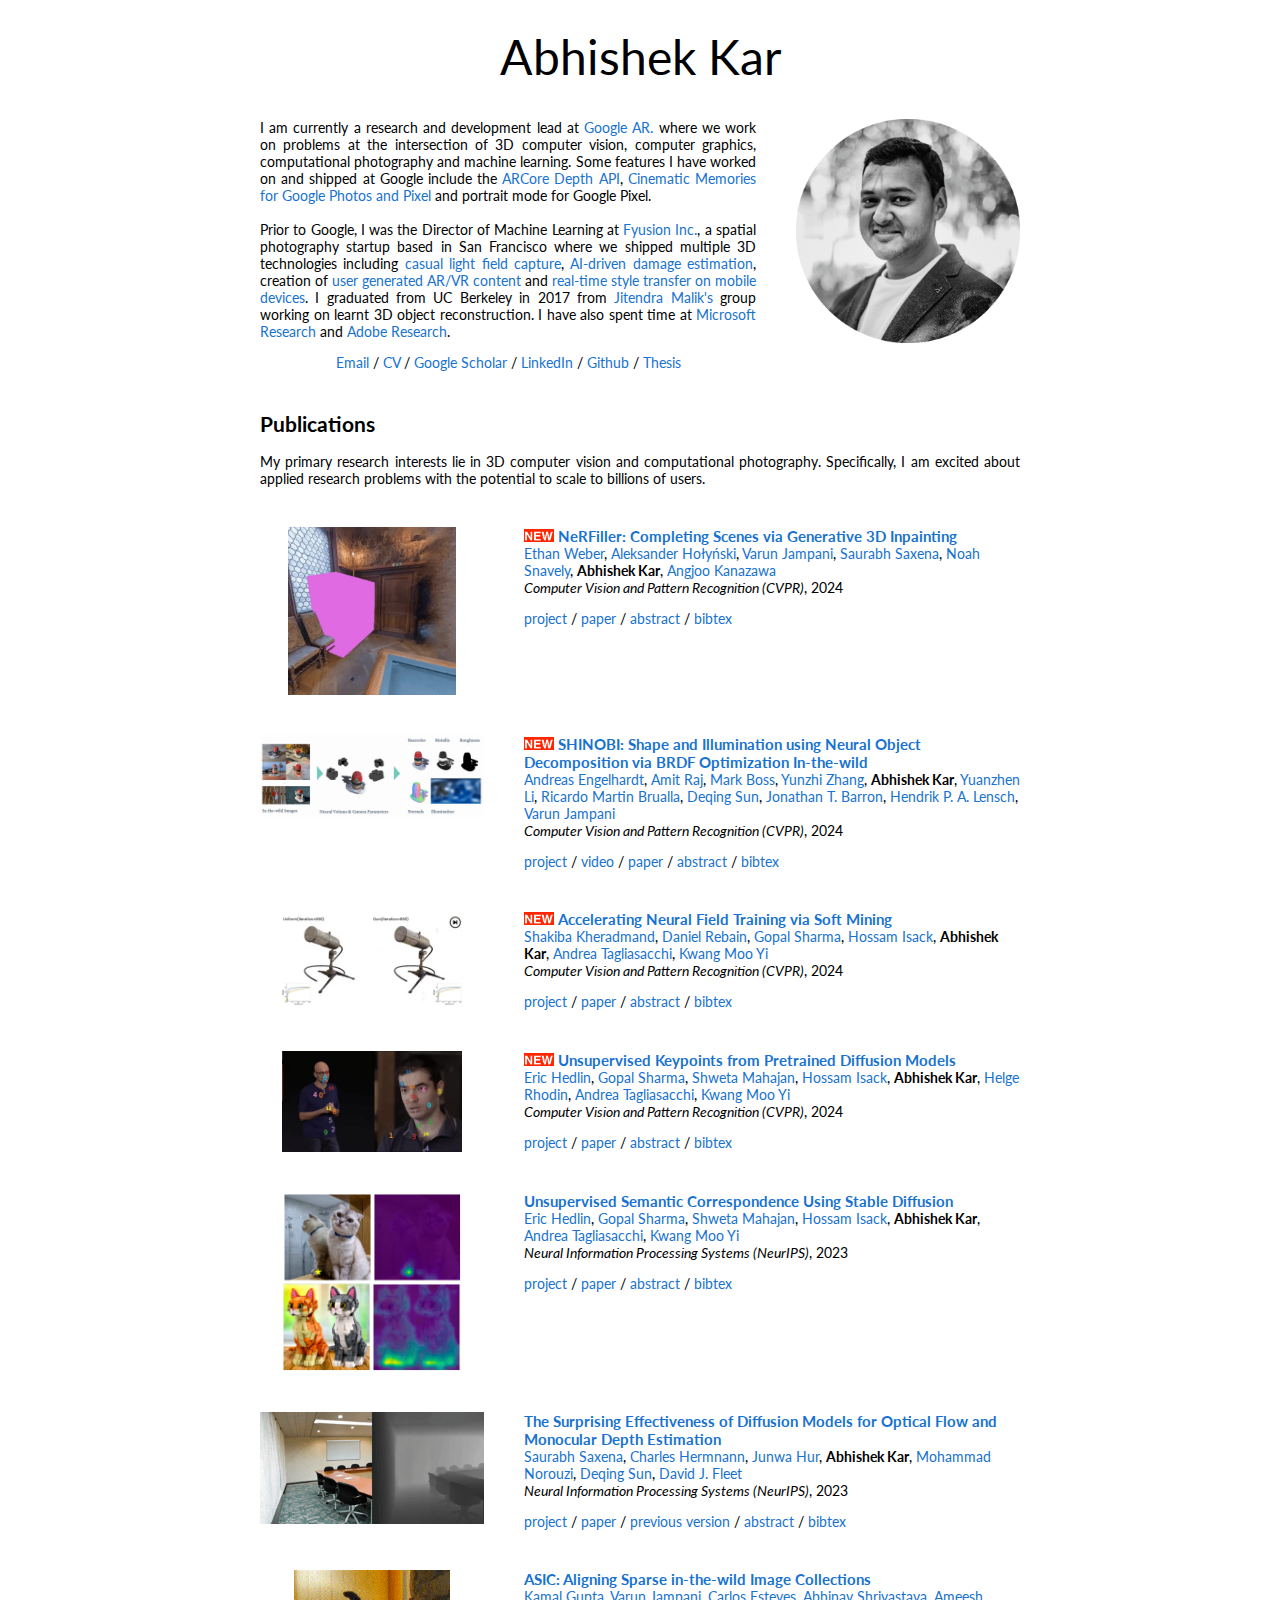
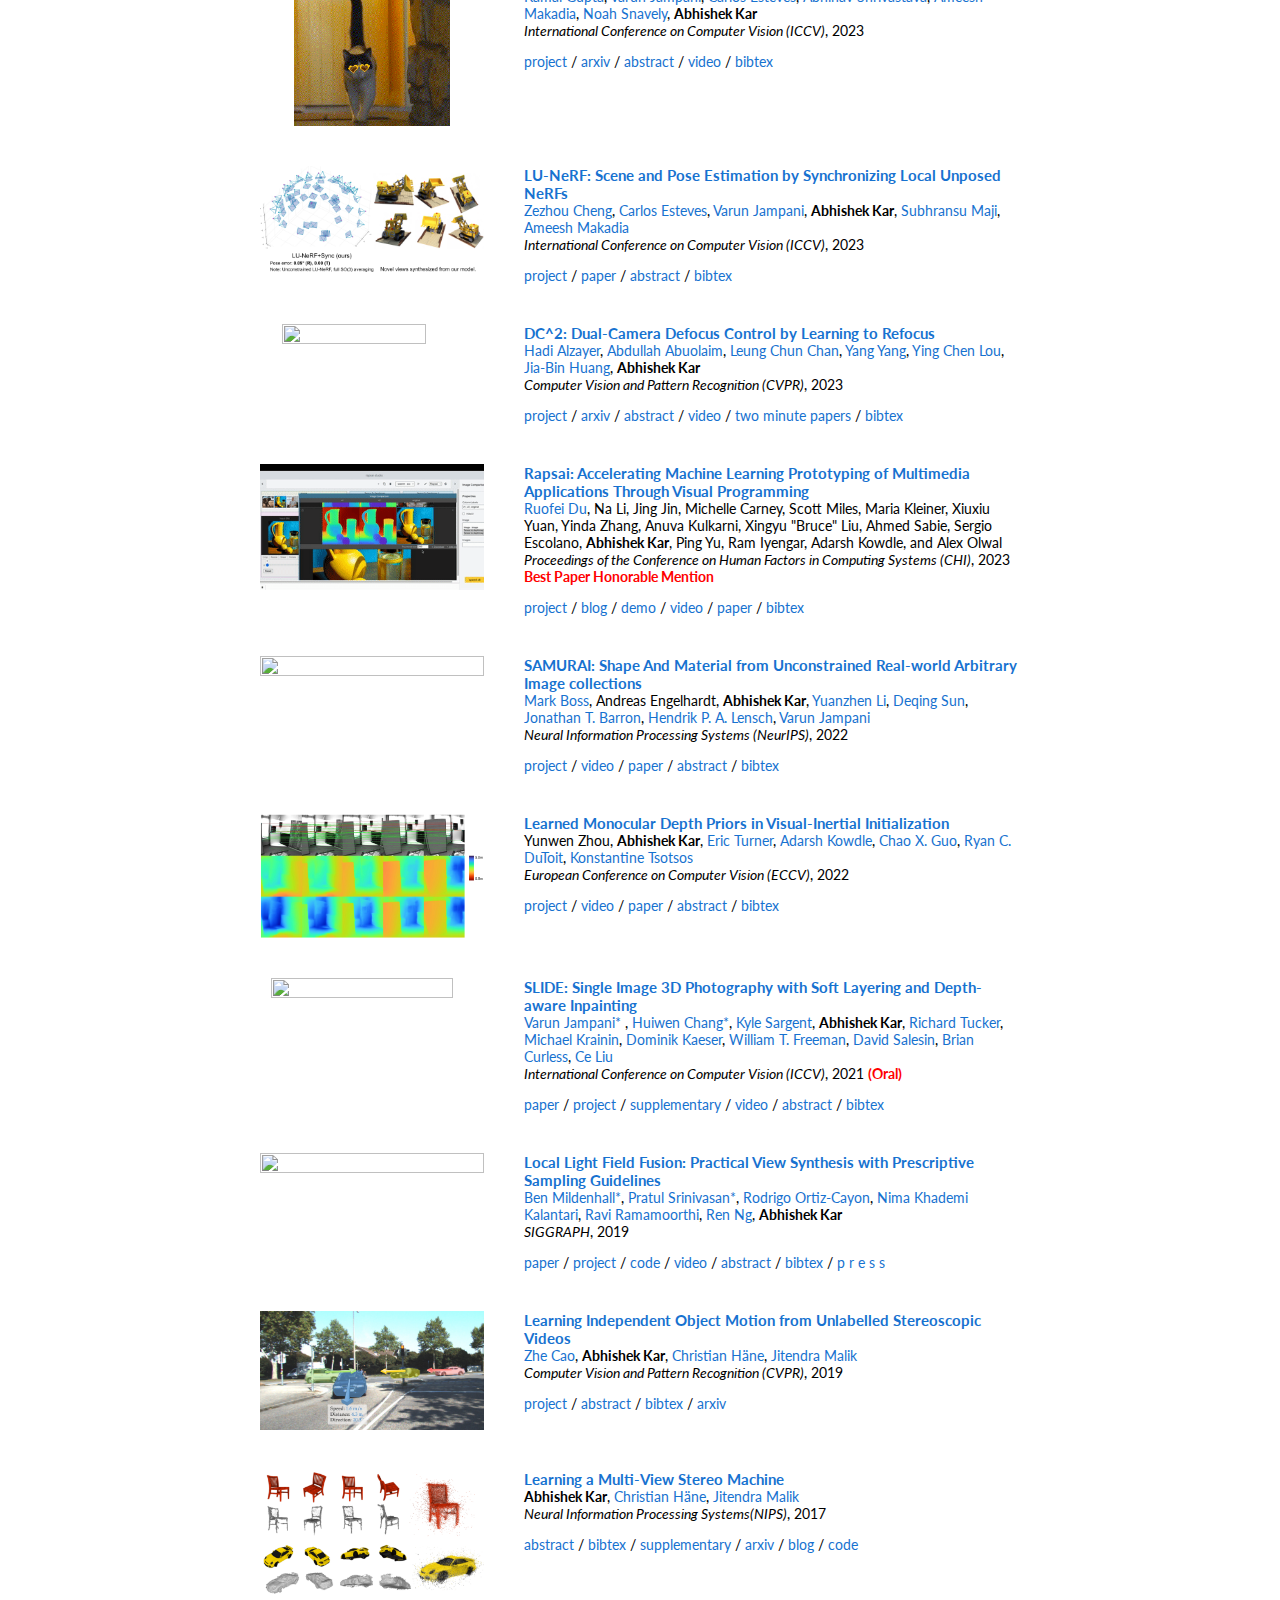
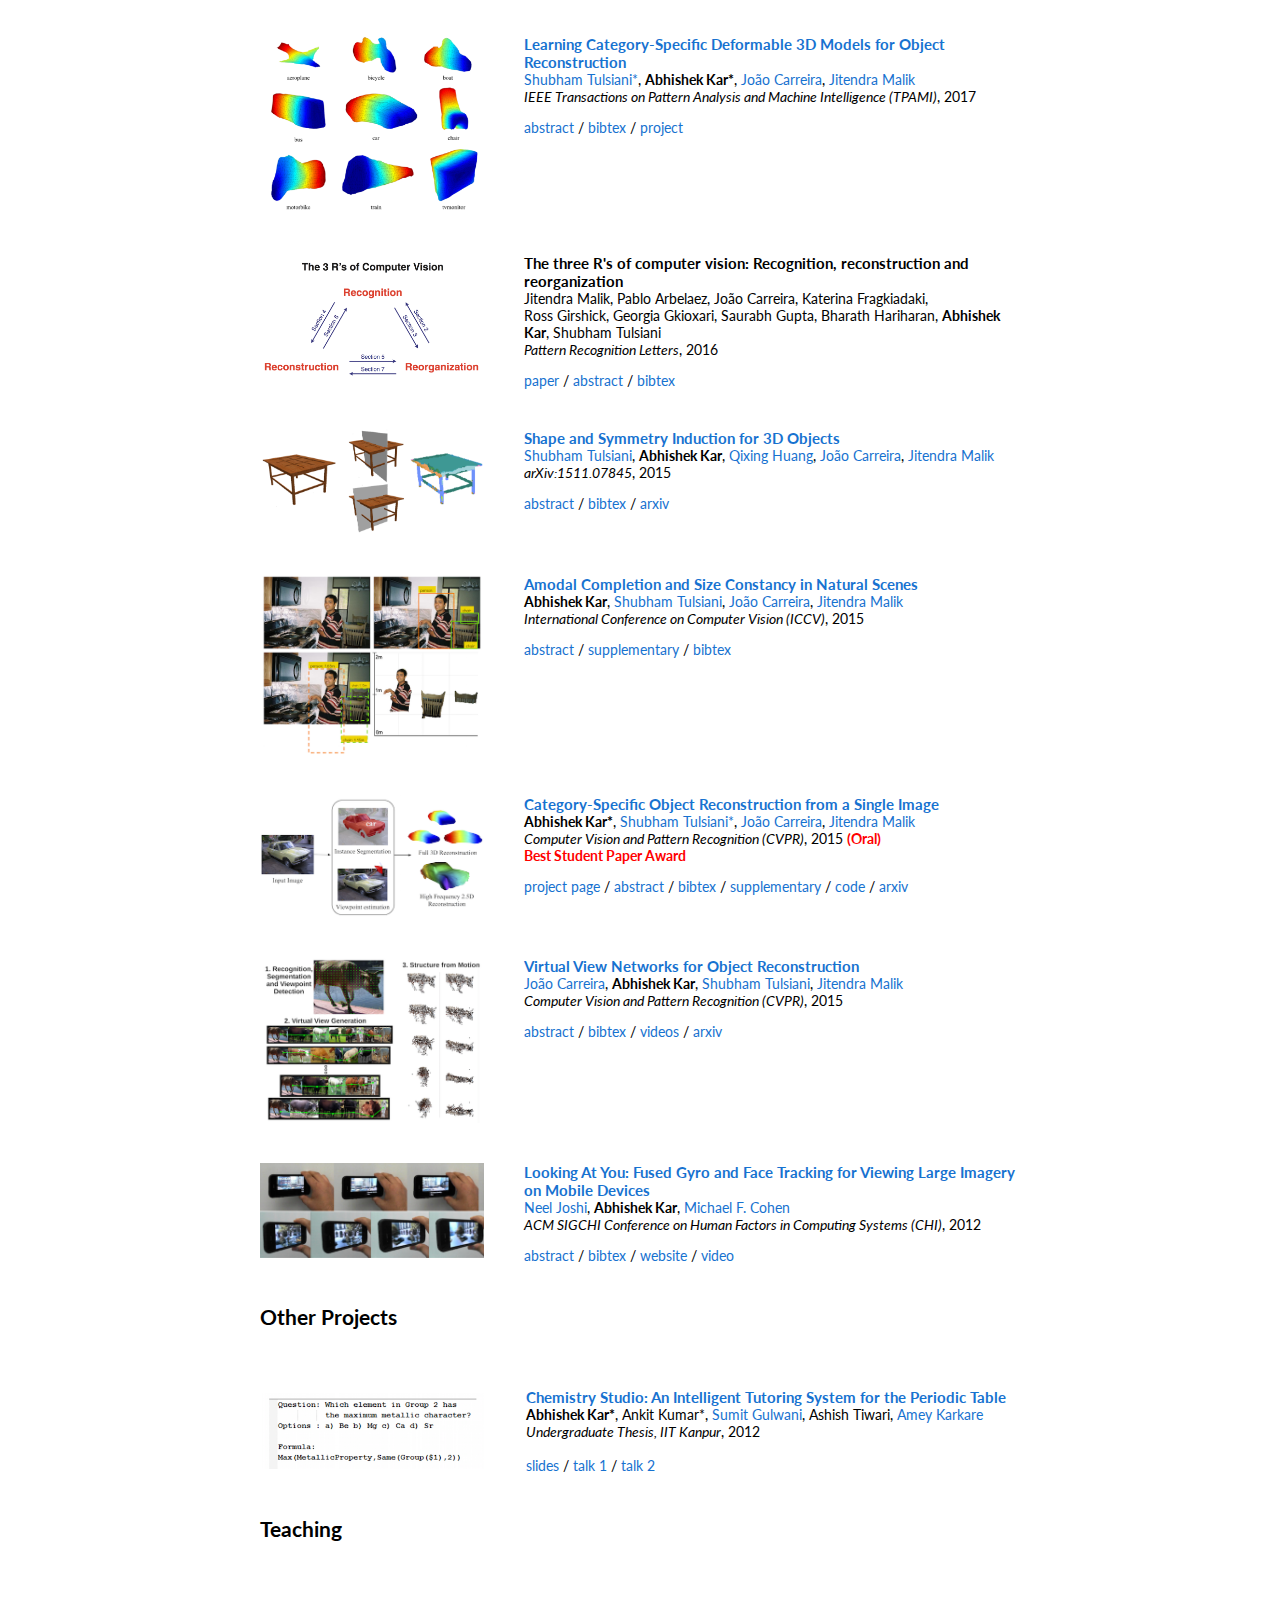
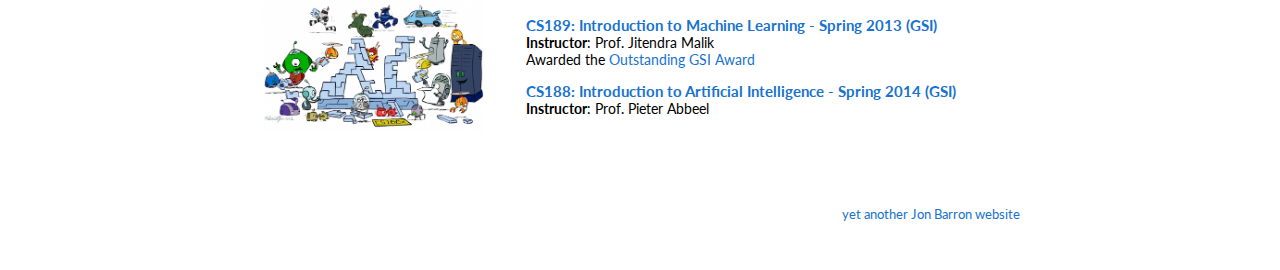
==== commit 32076b2a: "Add CVPR 24 papers." ====
--- a/index.html
+++ b/index.html
@@ -68,7 +68,7 @@
 
 
 		    <p>
-I am currently a research lead at <a href="https://arvr.google.com/">Google AR/VR.</a> where we work on problems at the intersection of 3D computer vision, computer graphics, computational photography and machine learning. Some features I have worked on and shipped at Google include the <a href="https://developers.google.com/ar/develop/depth">ARCore Depth API</a>, <a href="https://blog.google/products/photos/poem-and-list-so-no-google-photos-memories-are-missed/">Cinematic Memories for Google Photos and Pixel</a> and portrait mode for Google Pixel.<br><br>
+I am currently a research and development lead at <a href="https://arvr.google.com/">Google AR.</a> where we work on problems at the intersection of 3D computer vision, computer graphics, computational photography and machine learning. Some features I have worked on and shipped at Google include the <a href="https://developers.google.com/ar/develop/depth">ARCore Depth API</a>, <a href="https://blog.google/products/photos/poem-and-list-so-no-google-photos-memories-are-missed/">Cinematic Memories for Google Photos and Pixel</a> and portrait mode for Google Pixel.<br><br>
 Prior to Google, I was the Director of Machine Learning at <a href="https://fyusion.com">Fyusion Inc.</a>, a spatial photography startup based in San Francisco where we shipped multiple 3D technologies including <a href="https://bmild.github.io/llff/">casual light field capture</a>, <a href="https://fyusion.com/inspect3d/">AI-driven damage estimation</a>, creation of <a href="https://venturebeat.com/2016/09/06/fyusion-unveils-mobile-content-creation-platform-for-augmented-reality/">user generated AR/VR content</a> and <a href="https://blog.fyu.se/all-stories/introducing-whisky16">real-time style transfer on mobile devices</a>.
 I graduated from UC Berkeley in 2017 from <a href="http://www.cs.berkeley.edu/~malik/">Jitendra Malik's</a> group working on learnt 3D object reconstruction.
 I have also spent time at <a href="http://research.microsoft.com/en-us/">Microsoft Research</a> and <a href="https://research.adobe.com/">Adobe Research</a>.
@@ -91,11 +91,204 @@
     </table>
         
     <table width="100%" align="center" border="0" cellspacing="0" cellpadding="20">
+      
+      <tr>
+            <td width="33%" valign="top"><a href="nerfiller.mp4"><img src="nerfiller.gif" width="75%" class="center" style="border-style: none"></a>
+            <td width="67%" valign="top">
+              <p><a href="https://ethanweber.me/nerfiller/" id="">
+                <img src="./new.png" alt="[NEW]" width="6%" style="border-style: none">
+              <heading>NeRFiller: Completing Scenes via Generative 3D Inpainting</heading></a><br>
+              <a href="https://ethanweber.me/">Ethan Weber</a>,
+              <a href="https://holynski.org/">Aleksander Hołyński</a>,
+              <a href="https://varunjampani.github.io/">Varun Jampani</a>,
+              <a href="https://scholar.google.com/citations?user=WTz38osAAAAJ&hl=en">Saurabh Saxena</a>,
+              <a href="https://www.cs.cornell.edu/~snavely/">Noah Snavely</a>, 
+              <strong>Abhishek Kar</strong>, 
+              <a href="https://people.eecs.berkeley.edu/~kanazawa/">Angjoo Kanazawa</a><br>
+              <em>Computer Vision and Pattern Recognition (CVPR)</em>, 2024
+              <br></p>
+
+              <div class="paper" id="nerfiller">
+                <a href="https://ethanweber.me/nerfiller/">project</a> /
+                <a href="http://arxiv.org/abs/2312.04560">paper</a> /
+                <a href="javascript:toggleblock('nerfiller_abs')">abstract</a> /
+                <a shape="rect" href="javascript:togglebib('nerfiller')" class="togglebib">bibtex</a>
+		      
+                <p align="justify"> <i id="nerfiller_abs">We propose NeRFiller, an approach that completes missing portions of a 3D capture via generative 3D inpainting using off-the-shelf 2D visual generative models. Often parts of a captured 3D scene or object are missing due to mesh reconstruction failures or a lack of observations (e.g., contact regions, such as the bottom of objects, or hard-to-reach areas). We approach this challenging 3D inpainting problem by leveraging a 2D inpainting diffusion model. We identify a surprising behavior of these models, where they generate more 3D consistent inpaints when images form a 2x2 grid, and show how to generalize this behavior to more than four images. We then present an iterative framework to distill these inpainted regions into a single consistent 3D scene. In contrast to related works, we focus on completing scenes rather than deleting foreground objects, and our approach does not require tight 2D object masks or text. We compare our approach to relevant baselines adapted to our setting on a variety of scenes, where NeRFiller creates the most 3D consistent and plausible scene completions.</i></p>
+  
+                <pre xml:space="preserve">
+@inproceedings{weber2023nerfiller,
+  title = {NeRFiller: Completing Scenes 
+    via Generative 3D Inpainting},
+  author = {Ethan Weber and 
+    Aleksander Holynski and 
+    Varun Jampani and 
+    Saurabh Saxena and
+    Noah Snavely and 
+    Abhishek Kar and 
+    Angjoo Kanazawa},
+  booktitle = {CVPR},
+  year = {2024},
+}
+}
+                  </pre>
+                </div>
+            </td>
+
+        </tr>
+      
+      <tr>
+            <td width="33%" valign="top"><a href="shinobi.gif"><img src="shinobi.gif" width="100%" class="center" style="border-style: none"></a>
+            <td width="67%" valign="top">
+              <p><a href="https://shinobi.aengelhardt.com/" id="">
+                <img src="./new.png" alt="[NEW]" width="6%" style="border-style: none">
+              <heading>SHINOBI: Shape and Illumination using Neural Object Decomposition via BRDF Optimization In-the-wild</heading></a><br>
+              <a href="https://uni-tuebingen.de/fakultaeten/mathematisch-naturwissenschaftliche-fakultaet/fachbereiche/informatik/lehrstuehle/computergrafik/lehrstuhl/mitarbeiter/andreas-engelhardt/">Andreas Engelhardt</a>,
+              <a href="https://amitraj93.github.io/">Amit Raj</a>,
+              <a href="http://markboss.me">Mark Boss</a>,
+              <a href="https://cs.stanford.edu/~yzzhang/">Yunzhi Zhang</a>,
+              <strong>Abhishek Kar</strong>, 
+              <a href="http://people.csail.mit.edu/yzli/">Yuanzhen Li</a>, 
+              <a href="http://ricardomartinbrualla.com/">Ricardo Martin Brualla</a>, 
+              <a href="https://deqings.github.io/">Deqing Sun</a>, 
+              <a href="https://jonbarron.info/">Jonathan T. Barron</a>, 
+              <a href="https://scholar.google.com/citations?user=2R22h84AAAAJ&hl=en">Hendrik P. A. Lensch</a>, 
+              <a href="https://varunjampani.github.io/">Varun Jampani</a><br>
+              <em>Computer Vision and Pattern Recognition (CVPR)</em>, 2024
+              <br></p>
+
+              <div class="paper" id="shinobi">
+                <a href="https://shinobi.aengelhardt.com/">project</a> /
+                <a href="https://www.youtube.com/watch?v=m_5kvtlDnl4">video</a> /
+                <a href="https://arxiv.org/abs/2401.10171">paper</a> /
+                <a href="javascript:toggleblock('shinobi_abs')">abstract</a> /
+                <a shape="rect" href="javascript:togglebib('shinobi')" class="togglebib">bibtex</a>
+		      
+                <p align="justify"> <i id="shinobi_abs">We present SHINOBI, an end-to-end framework for the reconstruction of shape, material, and illumination from object images captured with varying lighting, pose, and background. Inverse rendering of an object based on unconstrained image collections is a long-standing challenge in computer vision and graphics and requires a joint optimization over shape, radiance, and pose. We show that an implicit shape representation based on a multi-resolution hash encoding enables faster and robust shape reconstruction with joint camera alignment optimization that outperforms prior work. Further, to enable the editing of illumination and object reflectance (i.e. material) we jointly optimize BRDF and illumination together with the object's shape. Our method is class-agnostic and works on in-the-wild image collections of objects to produce relightable 3D assets for several use cases such as AR/VR, movies, games, etc.</i></p>
+                <pre xml:space="preserve">
+@inproceedings{engelhardt2024-shinobi,
+  author = {Engelhardt, Andreas and 
+    Raj, Amit and
+    Boss, Mark and
+    Zhang, Yunzhi and
+    Kar, Abhishek and 
+    Li, Yuanzhen and 
+    Sun, Deqing and 
+    Martin Brualla, Ricardo and
+    Barron, Jonathan T. and 
+    Lensch, Hendrik P.A. and 
+    Jampani, Varun},
+    title = {SHINOBI: Shape and Illumination
+      using Neural Object Decomposition 
+      via BRDF Optimization In-the-wild},
+    venue={Computer Vision and Pattern Recognition (CVPR)},
+  year = {2024}
+}
+                  </pre>
+                </div>
+            </td>
+
+        </tr>
+      
+      <tr>
+            <td width="33%" valign="top"><a href="accel_nf.png"><img src="accel_nf.png" width="80%" class="center" style="border-style: none"></a>
+            <td width="67%" valign="top">
+              <p><a href="https://ubc-vision.github.io/nf-soft-mining/" id="">
+                <img src="./new.png" alt="[NEW]" width="6%" style="border-style: none">
+              <heading>Accelerating Neural Field Training via Soft Mining</heading></a><br>
+              <a href="https://shakibakh.github.io/">Shakiba Kheradmand</a>, 
+              <a href="http://drebain.com/">Daniel Rebain</a>,
+              <a href="https://hippogriff.github.io/">Gopal Sharma</a>, 
+              <a href="http://www.hossamisack.com/">Hossam Isack</a>,
+              <strong>Abhishek Kar</strong>, 
+              <a href="https://taiya.github.io/">Andrea Tagliasacchi</a>,
+              <a href="https://www.cs.ubc.ca/~kmyi/">Kwang Moo Yi</a><br>
+              <em>Computer Vision and Pattern Recognition (CVPR)</em>, 2024
+              <br></p>
+
+              <div class="paper" id="accel_nf">
+                <a href="https://ubc-vision.github.io/nf-soft-mining/">project</a> /
+                <a href="https://arxiv.org/abs/2312.00075">paper</a> /
+                <a href="javascript:toggleblock('accel_nf_abs')">abstract</a> /
+                <a shape="rect" href="javascript:togglebib('accel_nf')" class="togglebib">bibtex</a>
+		      
+                <p align="justify"> <i id="accel_nf_abs">We present an approach to accelerate Neural Field training by efficiently selecting sampling locations. While Neural Fields have recently become popular, it is often trained by uniformly sampling the training domain, or through handcrafted heuristics. We show that improved convergence and final training quality can be achieved by a soft mining technique based on importance sampling: rather than either considering or ignoring a pixel completely, we weigh the corresponding loss by a scalar. To implement our idea we use Langevin Monte-Carlo sampling. We show that by doing so, regions with higher error are being selected more frequently, leading to more than 2x improvement in convergence speed.</i></p>
+  
+                <pre xml:space="preserve">
+@inproceedings{kheradmand2024softmining,
+  title={Accelerating Neural Field Training via Soft Mining},
+  year={2024},
+  venue={Computer Vision and Pattern Recognition (CVPR)},
+  arxiv={https://arxiv.org/abs/2312.00075},
+  authors={Shakiba Kheradmand and 
+    Daniel Rebain and 
+    Gopal Sharma and 
+    Hossam Isack and 
+    Abhishek Kar and 
+    Andrea Tagliasacchi and 
+    Kwang Moo Yi}
+}
+}
+      
+                  </pre>
+                </div>
+            </td>
+
+        </tr>
+      
+      <tr>
+            <td width="33%" valign="top"><a href="unsup_kp.gif"><img src="unsup_kp.gif" width="80%" class="center" style="border-style: none"></a>
+            <td width="67%" valign="top">
+              <p><a href="https://stablekeypoints.github.io/" id="">
+                <img src="./new.png" alt="[NEW]" width="6%" style="border-style: none">
+              <heading>Unsupervised Keypoints from Pretrained Diffusion Models</heading></a><br>
+              <a href="https://ehedlin.github.io/">Eric Hedlin</a>, 
+              <a href="https://hippogriff.github.io/">Gopal Sharma</a>, 
+              <a href="https://s-mahajan.github.io/">Shweta Mahajan</a>, 
+              <a href="http://www.hossamisack.com/">Hossam Isack</a>,
+              <strong>Abhishek Kar</strong>, 
+              <a href="https://helge.rhodin.de/index.html/">Helge Rhodin</a>,
+              <a href="https://taiya.github.io/">Andrea Tagliasacchi</a>,
+              <a href="https://www.cs.ubc.ca/~kmyi/">Kwang Moo Yi</a><br>
+              <em>Computer Vision and Pattern Recognition (CVPR)</em>, 2024
+              <br></p>
+
+              <div class="paper" id="unsup_kp">
+                <a href="https://stablekeypoints.github.io/">project</a> /
+                <a href="https://arxiv.org/abs/2312.00065">paper</a> /
+                <a href="javascript:toggleblock('unsup_kp_abs')">abstract</a> /
+                <a shape="rect" href="javascript:togglebib('unsup_kp')" class="togglebib">bibtex</a>
+		      
+                <p align="justify"> <i id="unsup_kp_abs">Unsupervised learning of keypoints and landmarks has seen significant progress with the help of modern neural network architectures, but performance is yet to match the supervised counterpart, making their practicability questionable. We leverage the emergent knowledge within text-to-image diffusion models, towards more robust unsupervised keypoints. Our core idea is to find text embeddings that would cause the generative model to consistently attend to compact regions in images (i.e. keypoints). To do so, we simply optimize the text embedding such that the cross-attention maps within the denoising network are localized as Gaussians with small standard deviations. We validate our performance on multiple dataset: the CelebA, CUB-200-2011, Tai-Chi-HD, DeepFashion, and Human3.6m datasets. We achieve significantly improved accuracy, sometimes even outperforming supervised ones, particularly for data that is non-aligned and less curated.</i></p>
+  
+                <pre xml:space="preserve">
+@inproceedings{hedlin2024keypoints,
+  title={Unsupervised Keypoints from 
+    Pretrained Diffusion Models},
+  year={2024},
+  venue={Computer Vision and Pattern Recognition (CVPR)},
+  arxiv={https://arxiv.org/abs/2312.00065},
+  authors={Eric Hedlin and 
+    Gopal Sharma and 
+    Shweta Mahajan and 
+    Hossam Isack and 
+    Abhishek Kar and 
+    Helge Rhodin and 
+    Andrea Tagliasacchi and 
+    Kwang Moo Yi}
+}
+}
+      
+                  </pre>
+                </div>
+            </td>
+
+        </tr>
+      
       <tr>
             <td width="33%" valign="top"><a href="unsup_corr.png"><img src="unsup_corr.png" width="80%" class="center" style="border-style: none"></a>
             <td width="67%" valign="top">
               <p><a href="https://ubc-vision.github.io/LDM_correspondences/" id="">
-                <img src="./new.png" alt="[NEW]" width="6%" style="border-style: none">
               <heading>Unsupervised Semantic Correspondence Using Stable Diffusion</heading></a><br>
               <a href="https://ehedlin.github.io/">Eric Hedlin</a>, 
               <a href="https://hippogriff.github.io/">Gopal Sharma</a>, 
@@ -142,7 +335,6 @@
             <td width="33%" valign="top"><a href="https://depth-gen.github.io/assets/meeting.mp4"><img src="depthgen/meeting.gif" width="100%" style="border-style: none"></a>
             <td width="67%" valign="top">
               <p><a href="https://diffusion-vision.github.io/" id="">
-                <img src="./new.png" alt="[NEW]" width="6%" style="border-style: none">
               <heading>The Surprising Effectiveness of Diffusion Models for Optical Flow and Monocular Depth Estimation</heading></a><br>
               <a href="https://scholar.google.com/citations?user=WTz38osAAAAJ&hl=en">Saurabh Saxena</a>, 
               <a href="https://scholar.google.com/citations?user=LQvi5XAAAAAJ&hl=en">Charles Hermnann</a>, 
@@ -191,7 +383,6 @@
           <td width="33%" valign="top"><a href="https://kampta.github.io/asic/"><img src="asic/asic.gif" width="70%" class="center" style="border-style: none;"></a>
           <td width="67%" valign="top">
             <p><a href="https://kampta.github.io/asic/" id="">
-            <img src="./new.png" alt="[NEW]" width="6%" style="border-style: none">
             <heading>ASIC: Aligning Sparse in-the-wild Image Collections</heading></a><br>
             <a href="https://kampta.github.io/">Kamal Gupta</a>, 
             <a href="https://varunjampani.github.io/">Varun Jampani</a>, 
@@ -236,7 +427,6 @@
             <td width="33%" valign="top"><a href="https://people.cs.umass.edu/~zezhoucheng/lu-nerf"><img src="lunerf/lunerf.jpg" width="100%" style="border-style: none"></a>
             <td width="67%" valign="top">
               <p><a href="https://people.cs.umass.edu/~zezhoucheng/lu-nerf/" id="">
-                <img src="./new.png" alt="[NEW]" width="6%" style="border-style: none">
               <heading>LU-NeRF: Scene and Pose Estimation by Synchronizing Local Unposed NeRFs</heading></a><br>
               <a href="http://people.cs.umass.edu/~zezhoucheng">Zezhou Cheng</a>, 
               <a href="https://machc.github.io/">Carlos Esteves</a>, 
@@ -951,7 +1141,7 @@
 		<tr><td>
 		<br>
         <p align="right"><font size="2">
-<a href="http://www.cs.berkeley.edu/~barron/">this guy's website is awesome</a>
+<a href="https://jonbarron.info">yet another Jon Barron website</a>
 </font></p>
 
 </td></tr>
@@ -1018,5 +1208,17 @@
   <script xml:space="preserve" language="JavaScript">
   hideblock('unsup_abs');
   </script>
+  <script xml:space="preserve" language="JavaScript">
+  hideblock('unsup_kp_abs');
+  </script>
+  <script xml:space="preserve" language="JavaScript">
+  hideblock('accel_nf_abs');
+  </script>
+  <script xml:space="preserve" language="JavaScript">
+  hideblock('shinobi_abs');
+  </script>
+  <script xml:space="preserve" language="JavaScript">
+  hideblock('nerfiller_abs');
+  </script>
 </body>
-</html>
+</html>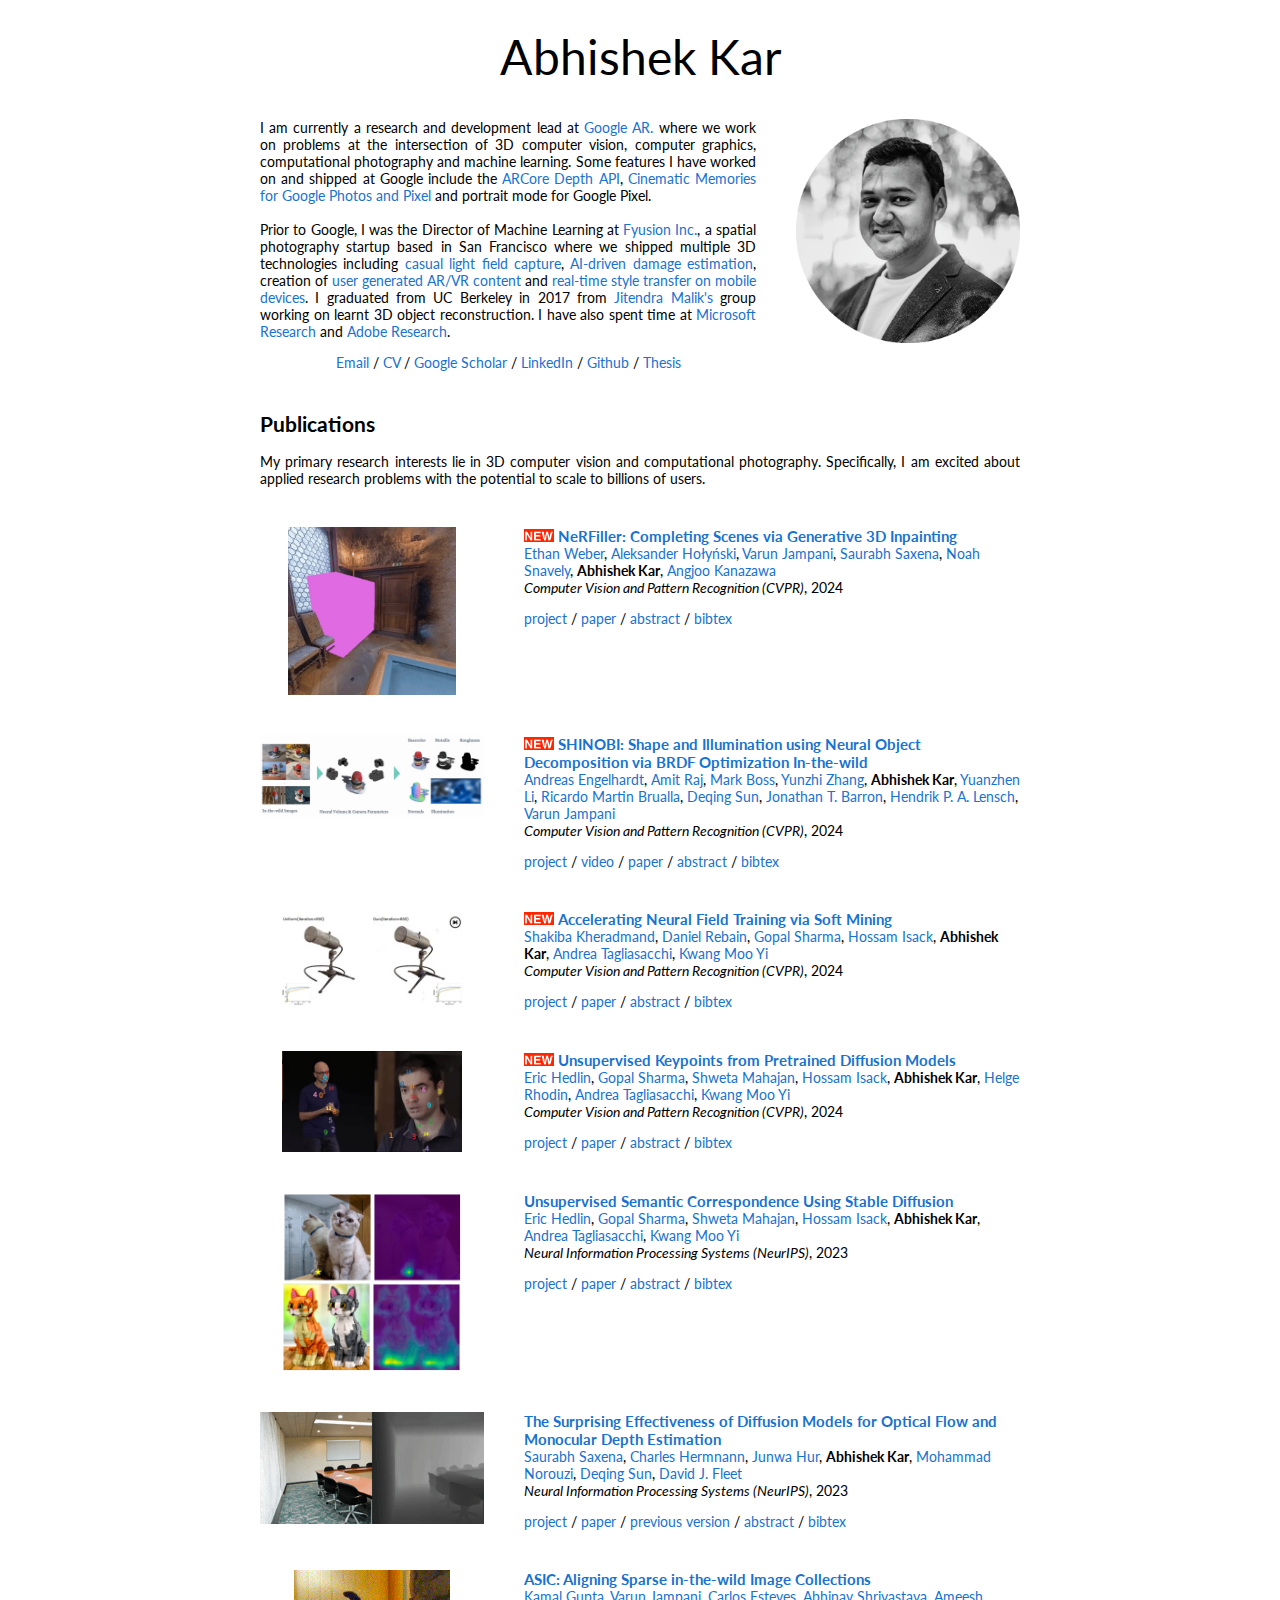
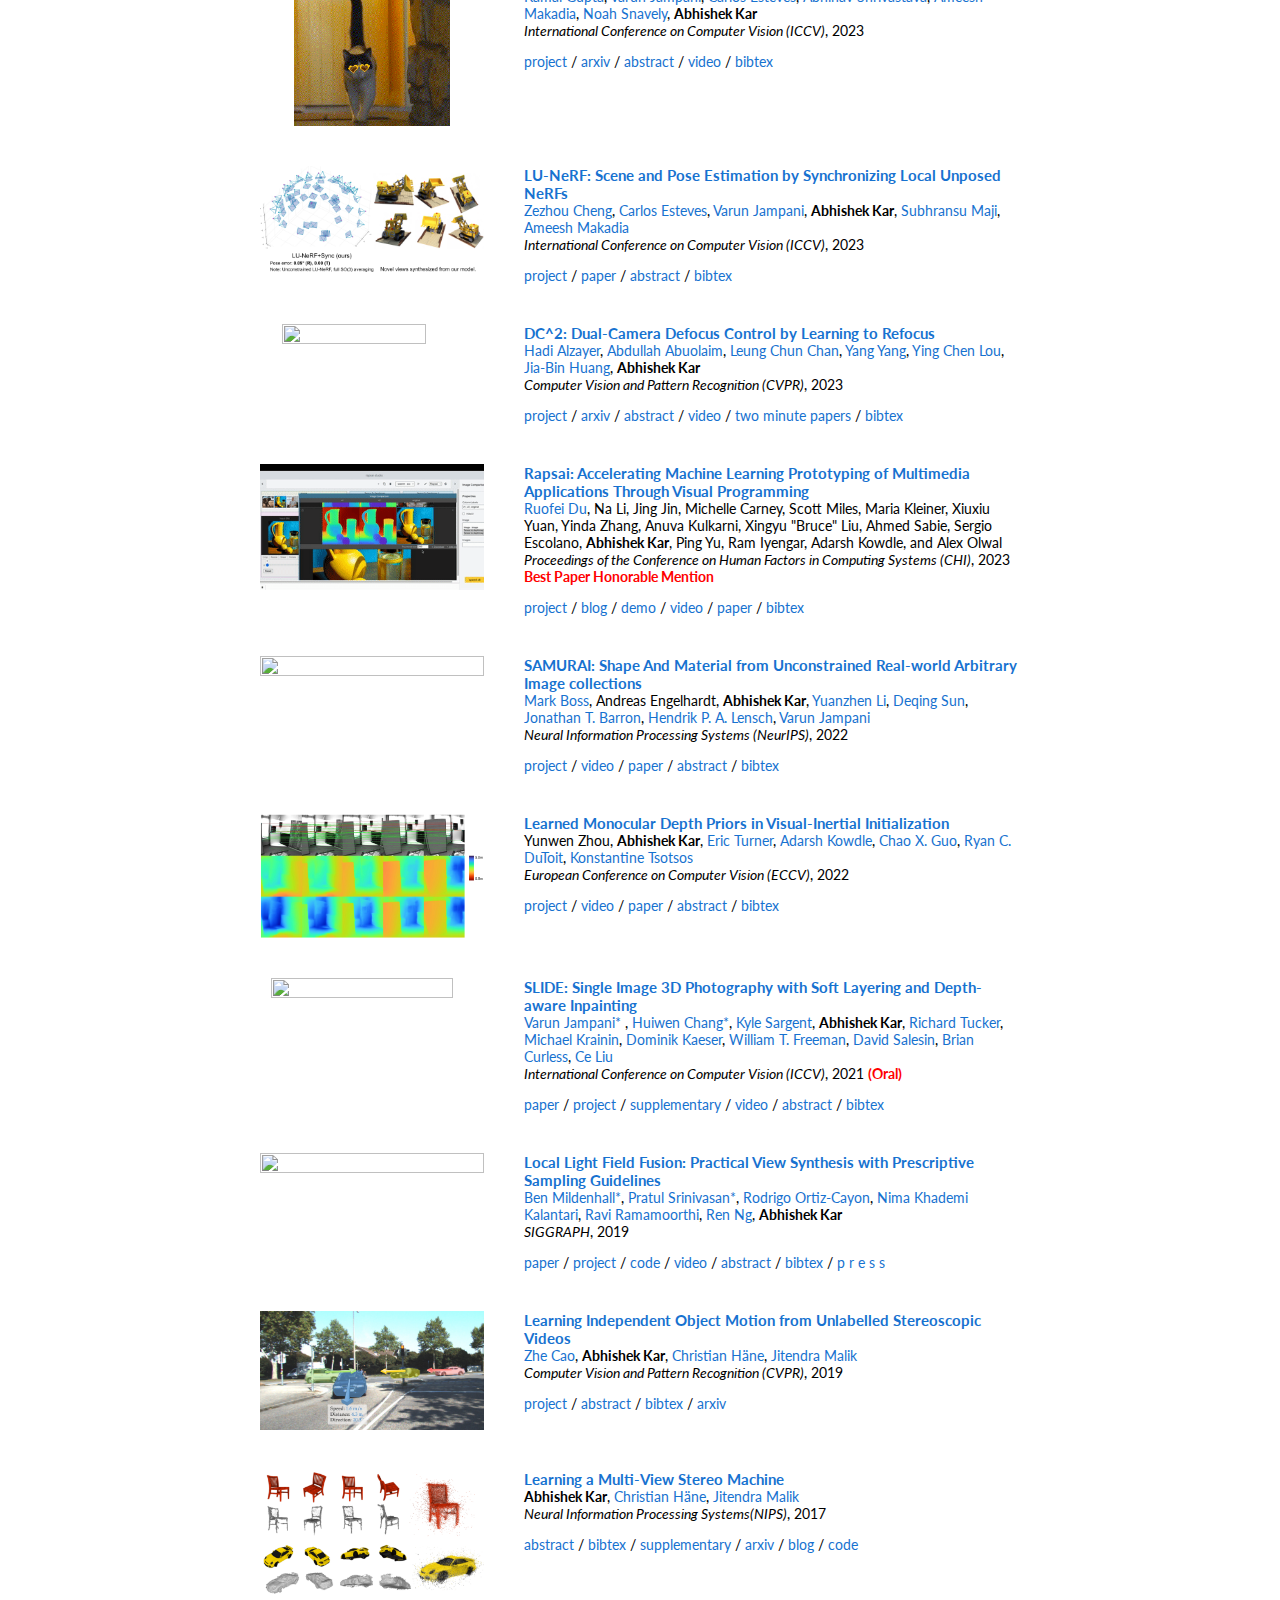
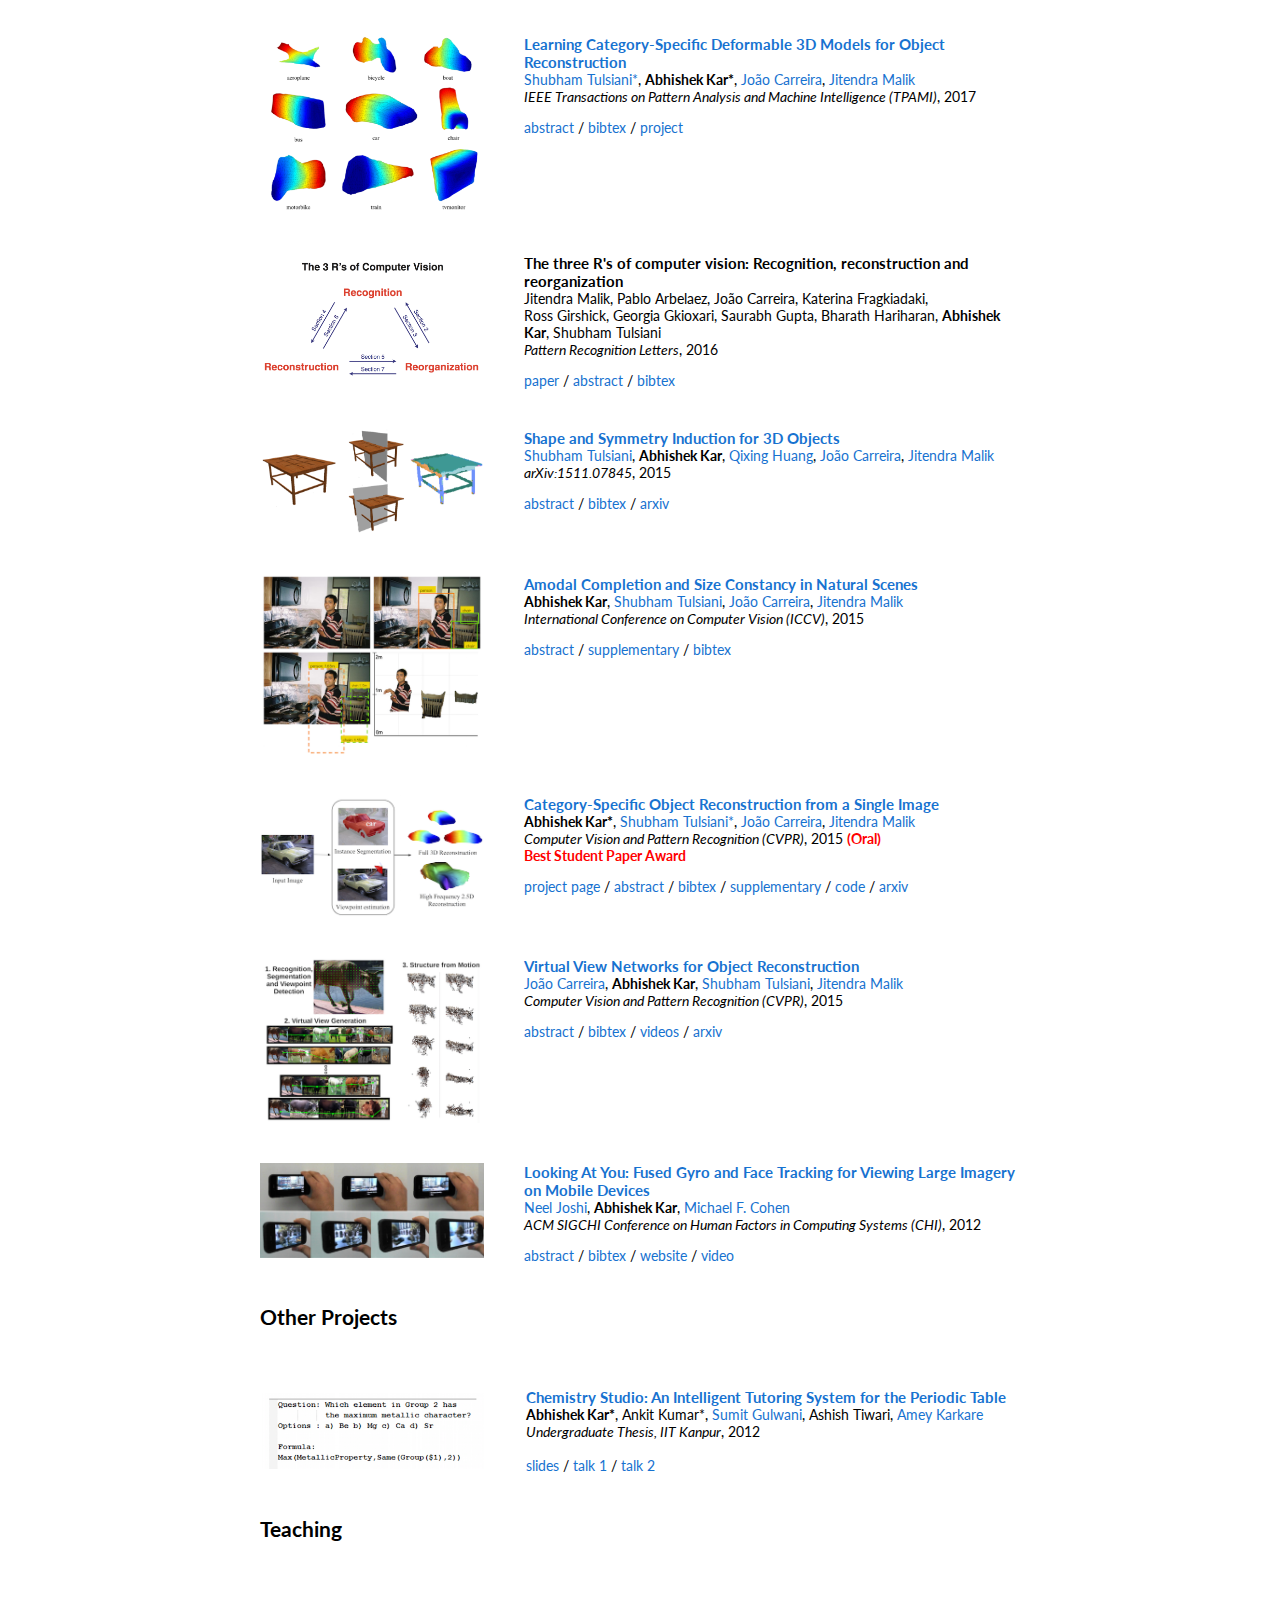
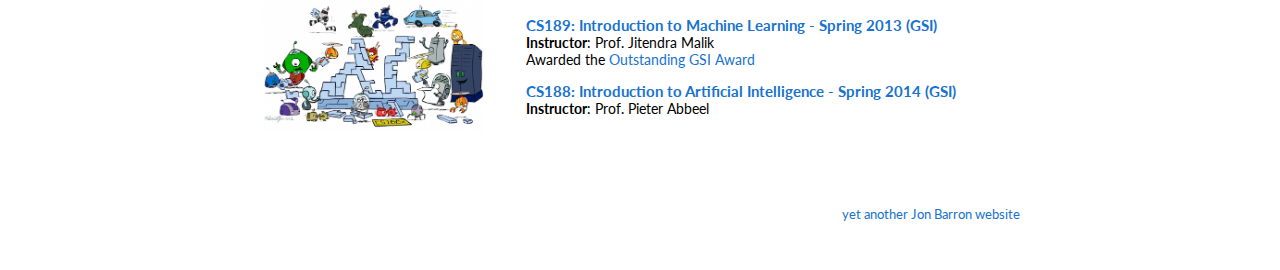
==== commit 4a4b8a7b: "update broken links" ====
--- a/index.html
+++ b/index.html
@@ -69,7 +69,7 @@
 
 		    <p>
 I am currently a research and development lead at <a href="https://arvr.google.com/">Google AR.</a> where we work on problems at the intersection of 3D computer vision, computer graphics, computational photography and machine learning. Some features I have worked on and shipped at Google include the <a href="https://developers.google.com/ar/develop/depth">ARCore Depth API</a>, <a href="https://blog.google/products/photos/poem-and-list-so-no-google-photos-memories-are-missed/">Cinematic Memories for Google Photos and Pixel</a> and portrait mode for Google Pixel.<br><br>
-Prior to Google, I was the Director of Machine Learning at <a href="https://fyusion.com">Fyusion Inc.</a>, a spatial photography startup based in San Francisco where we shipped multiple 3D technologies including <a href="https://bmild.github.io/llff/">casual light field capture</a>, <a href="https://fyusion.com/inspect3d/">AI-driven damage estimation</a>, creation of <a href="https://venturebeat.com/2016/09/06/fyusion-unveils-mobile-content-creation-platform-for-augmented-reality/">user generated AR/VR content</a> and <a href="https://blog.fyu.se/all-stories/introducing-whisky16">real-time style transfer on mobile devices</a>.
+Prior to Google, I was the Director of Machine Learning at <a href="https://fyusion.com">Fyusion Inc.</a>, a spatial photography startup based in San Francisco where we shipped multiple 3D technologies including <a href="https://bmild.github.io/llff/">casual light field capture</a>, <a href="https://fyusion.com/inspect3d/">AI-driven damage estimation</a>, creation of <a href="https://venturebeat.com/2016/09/06/fyusion-unveils-mobile-content-creation-platform-for-augmented-reality/">user generated AR/VR content</a> and <a href="https://www.producthunt.com/products/whisky16">real-time style transfer on mobile devices</a>.
 I graduated from UC Berkeley in 2017 from <a href="http://www.cs.berkeley.edu/~malik/">Jitendra Malik's</a> group working on learnt 3D object reconstruction.
 I have also spent time at <a href="http://research.microsoft.com/en-us/">Microsoft Research</a> and <a href="https://research.adobe.com/">Adobe Research</a>.
 
@@ -718,7 +718,7 @@
           <tr>
             <td width="33%" valign="top"><a href="llff.gif"><img src="llff.gif" width="100%" style="border-style: none"></a>
             <td width="67%" valign="top">
-              <p><a href="https://fyusion.com/LLFF" id="">
+              <p><a href="https://bmild.github.io/llff/" id="">
               <heading>Local Light Field Fusion: Practical View Synthesis with Prescriptive Sampling Guidelines</heading></a><br>
               <a href="http://people.eecs.berkeley.edu/~bmild/">Ben Mildenhall*</a>, <a href="https://people.eecs.berkeley.edu/~pratul/">Pratul Srinivasan*</a>, <a href="https://scholar.google.com/citations?user=yZMAlU4AAAAJ">Rodrigo Ortiz-Cayon</a>, 
               <a href="http://faculty.cs.tamu.edu/nimak/">Nima Khademi Kalantari</a>, <a href="http://cseweb.ucsd.edu/~ravir/">Ravi Ramamoorthi</a>, <a href="https://www2.eecs.berkeley.edu/Faculty/Homepages/yirenng.html">Ren Ng</a>, <strong>Abhishek Kar</strong><br>
@@ -727,7 +727,7 @@
 
               <div class="paper" id="LLFF">
                 <a href="https://arxiv.org/abs/1905.00889">paper</a> /
-                <a href="https://fyusion.com/LLFF">project</a> /
+                <a href="https://bmild.github.io/llff/">project</a> /
                 <a href="https://github.com/Fyusion/LLFF">code</a> /
                 <a href="https://youtu.be/LY6MgDUzS3M">video</a> /
                 <a href="javascript:toggleblock('llff_abs')">abstract</a> /
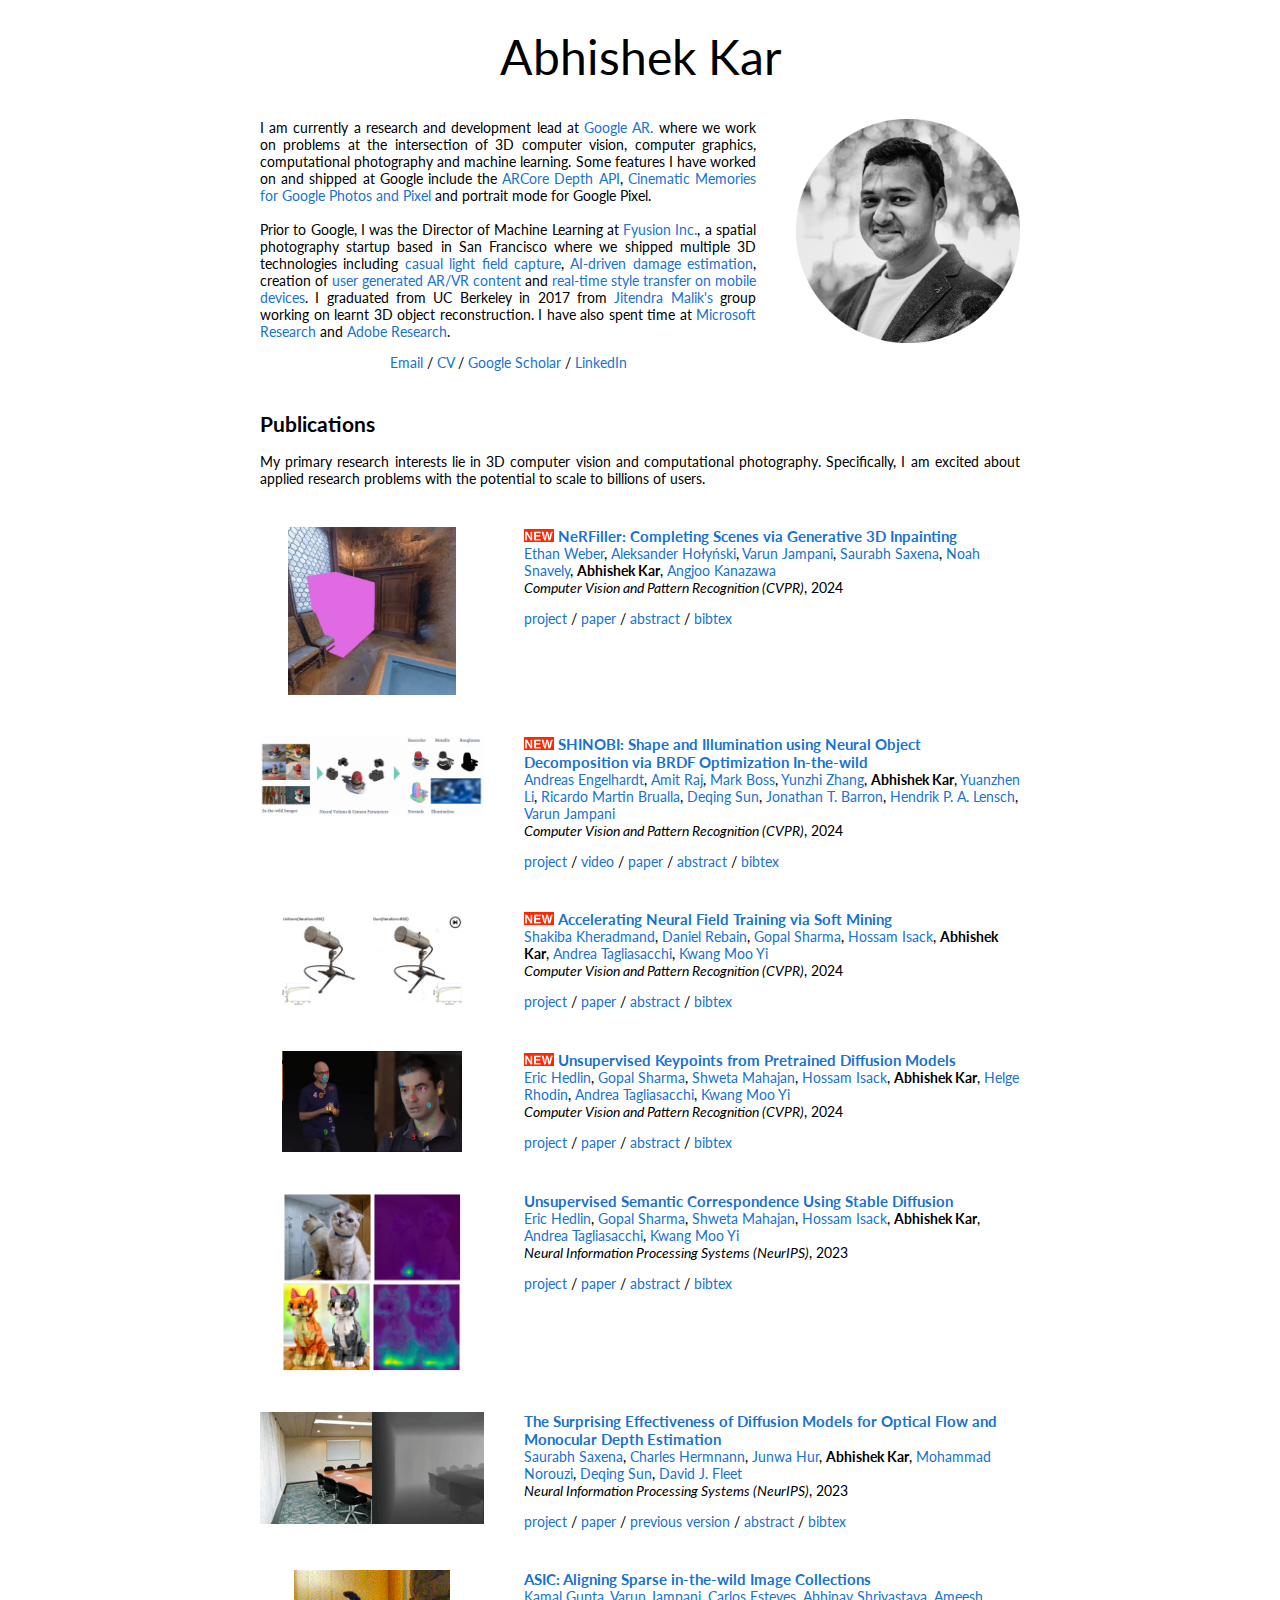
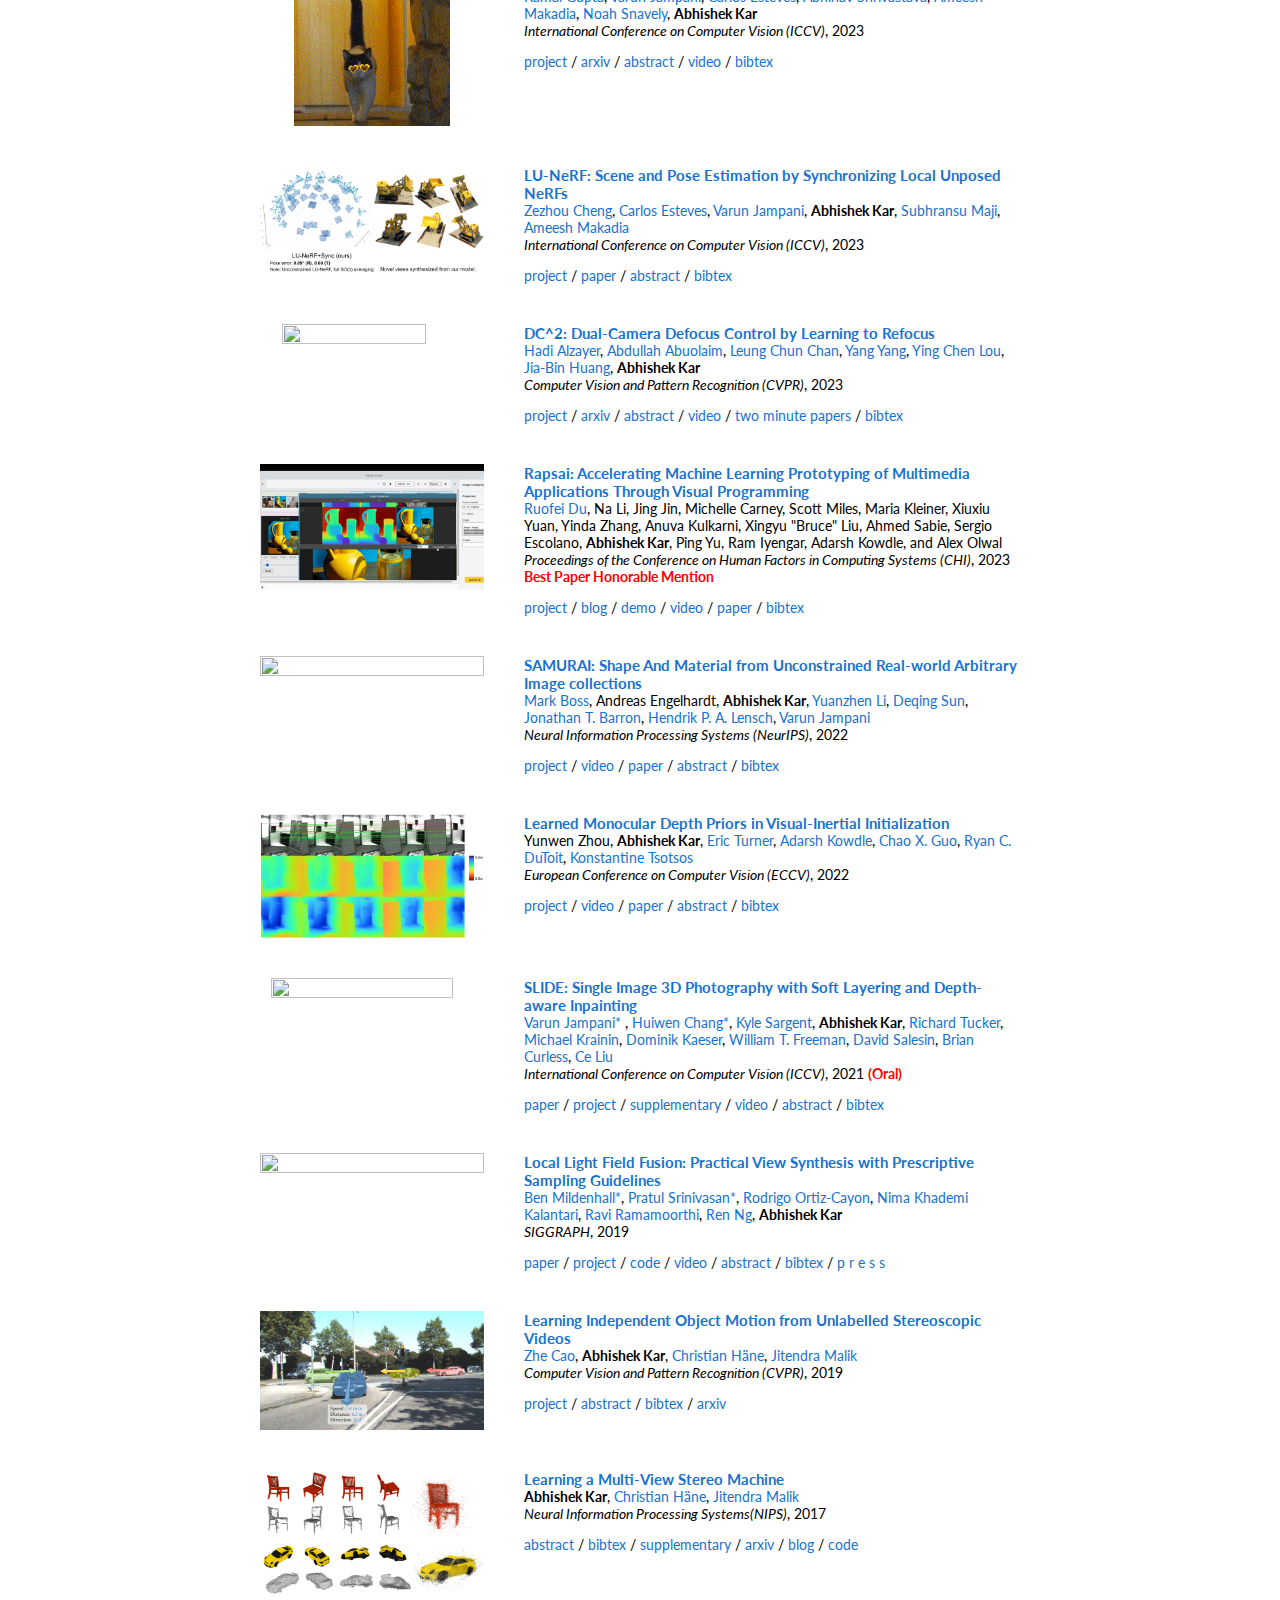
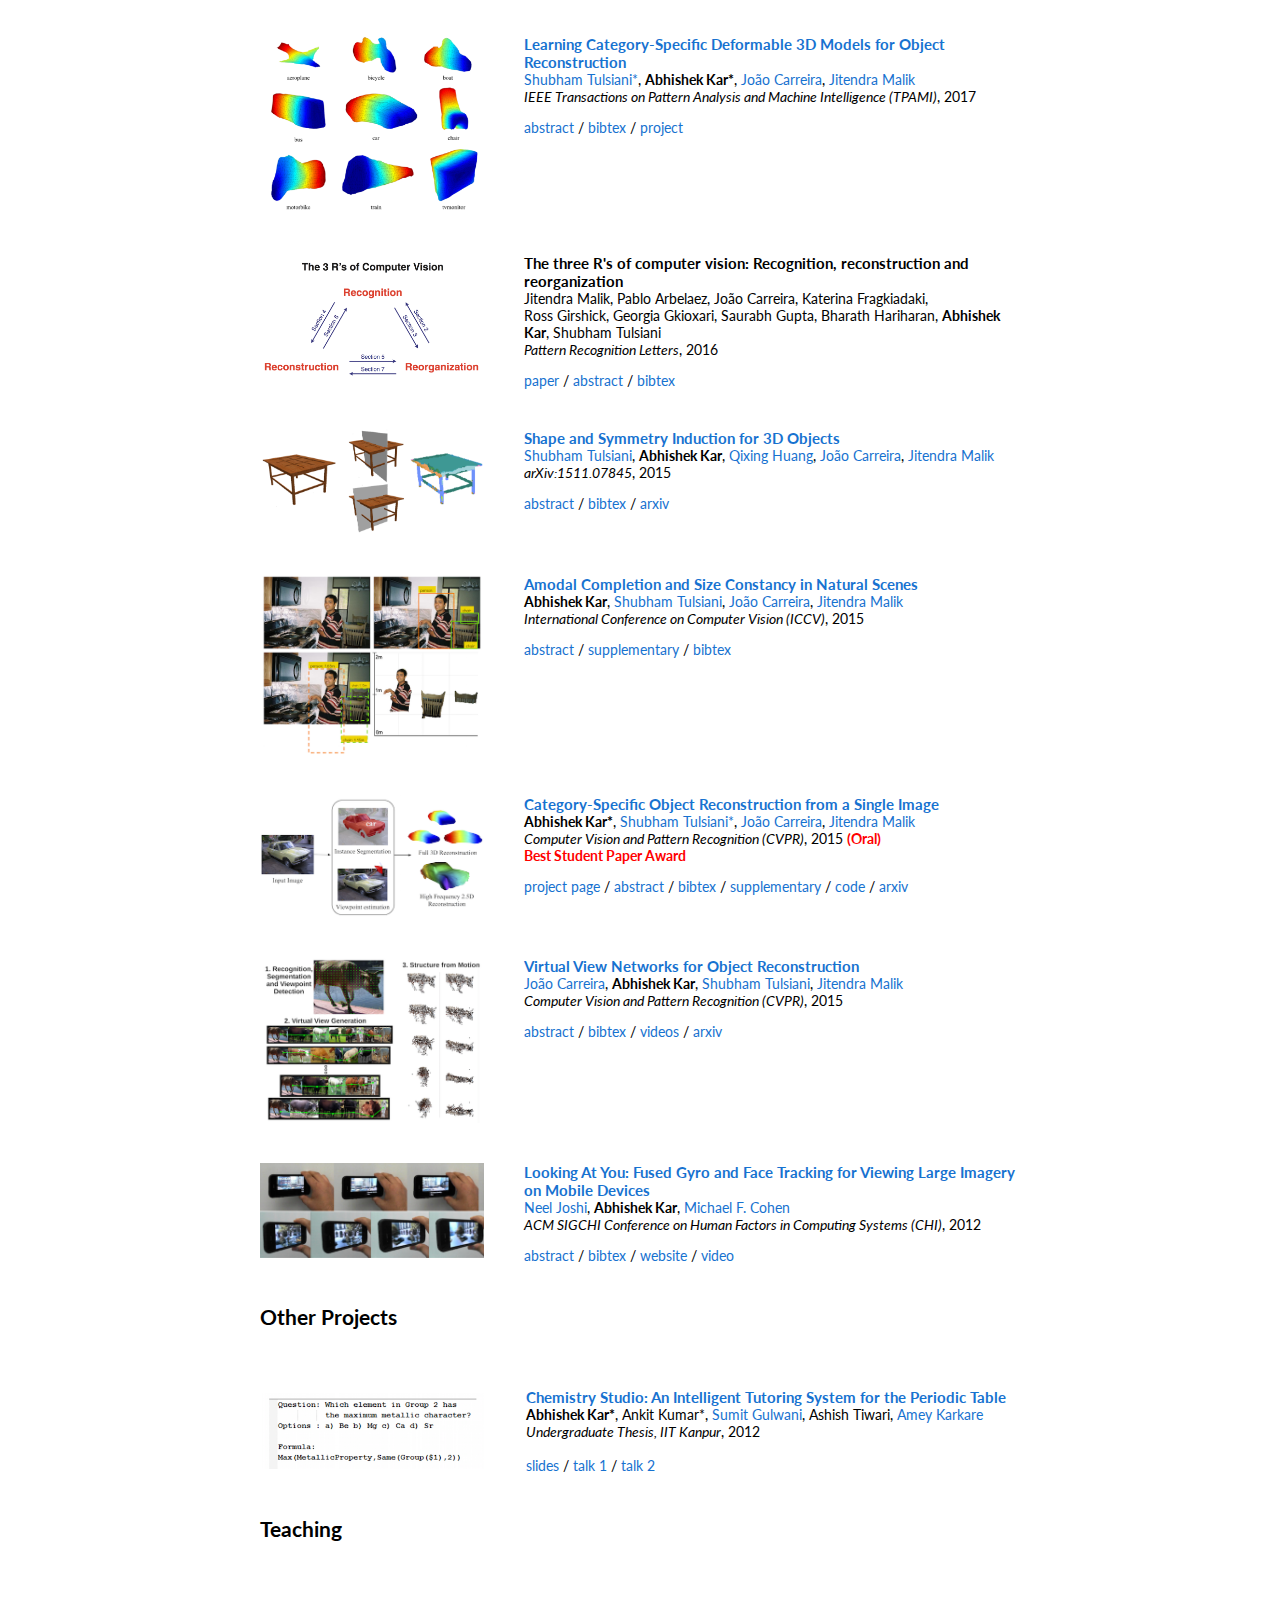
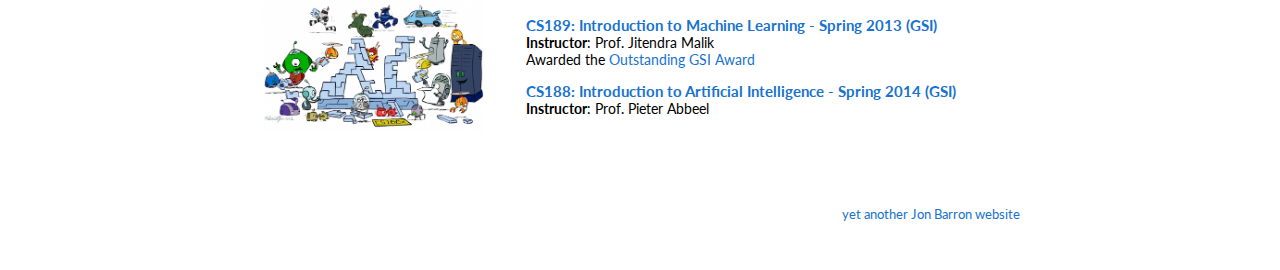
==== commit 2a82b05c: "update" ====
--- a/index.html
+++ b/index.html
@@ -76,7 +76,7 @@
 <br>
 
 <p align="center">
-<a href="mailto:akar@berkeley.edu">Email</a> / <a href="#">CV</a> / <a href="http://scholar.google.com/citations?user=TIpmrtoAAAAJ&hl=en">Google Scholar</a> / <a href="http://www.linkedin.com/in/abhishekkar/"> LinkedIn </a> / <a href="https://github.com/akar43">Github</a> / <a href="https://www2.eecs.berkeley.edu/Pubs/TechRpts/2017/EECS-2017-199.html">Thesis</a>
+<a href="mailto:akar@berkeley.edu">Email</a> / <a href="#">CV</a> / <a href="http://scholar.google.com/citations?user=TIpmrtoAAAAJ&hl=en">Google Scholar</a> / <a href="http://www.linkedin.com/in/abhishekkar/"> LinkedIn </a>
 </p>
             </td>
             <td width="33%"valign="top"><img src="images/AK_headshot_circular.png" width="100%"></td>
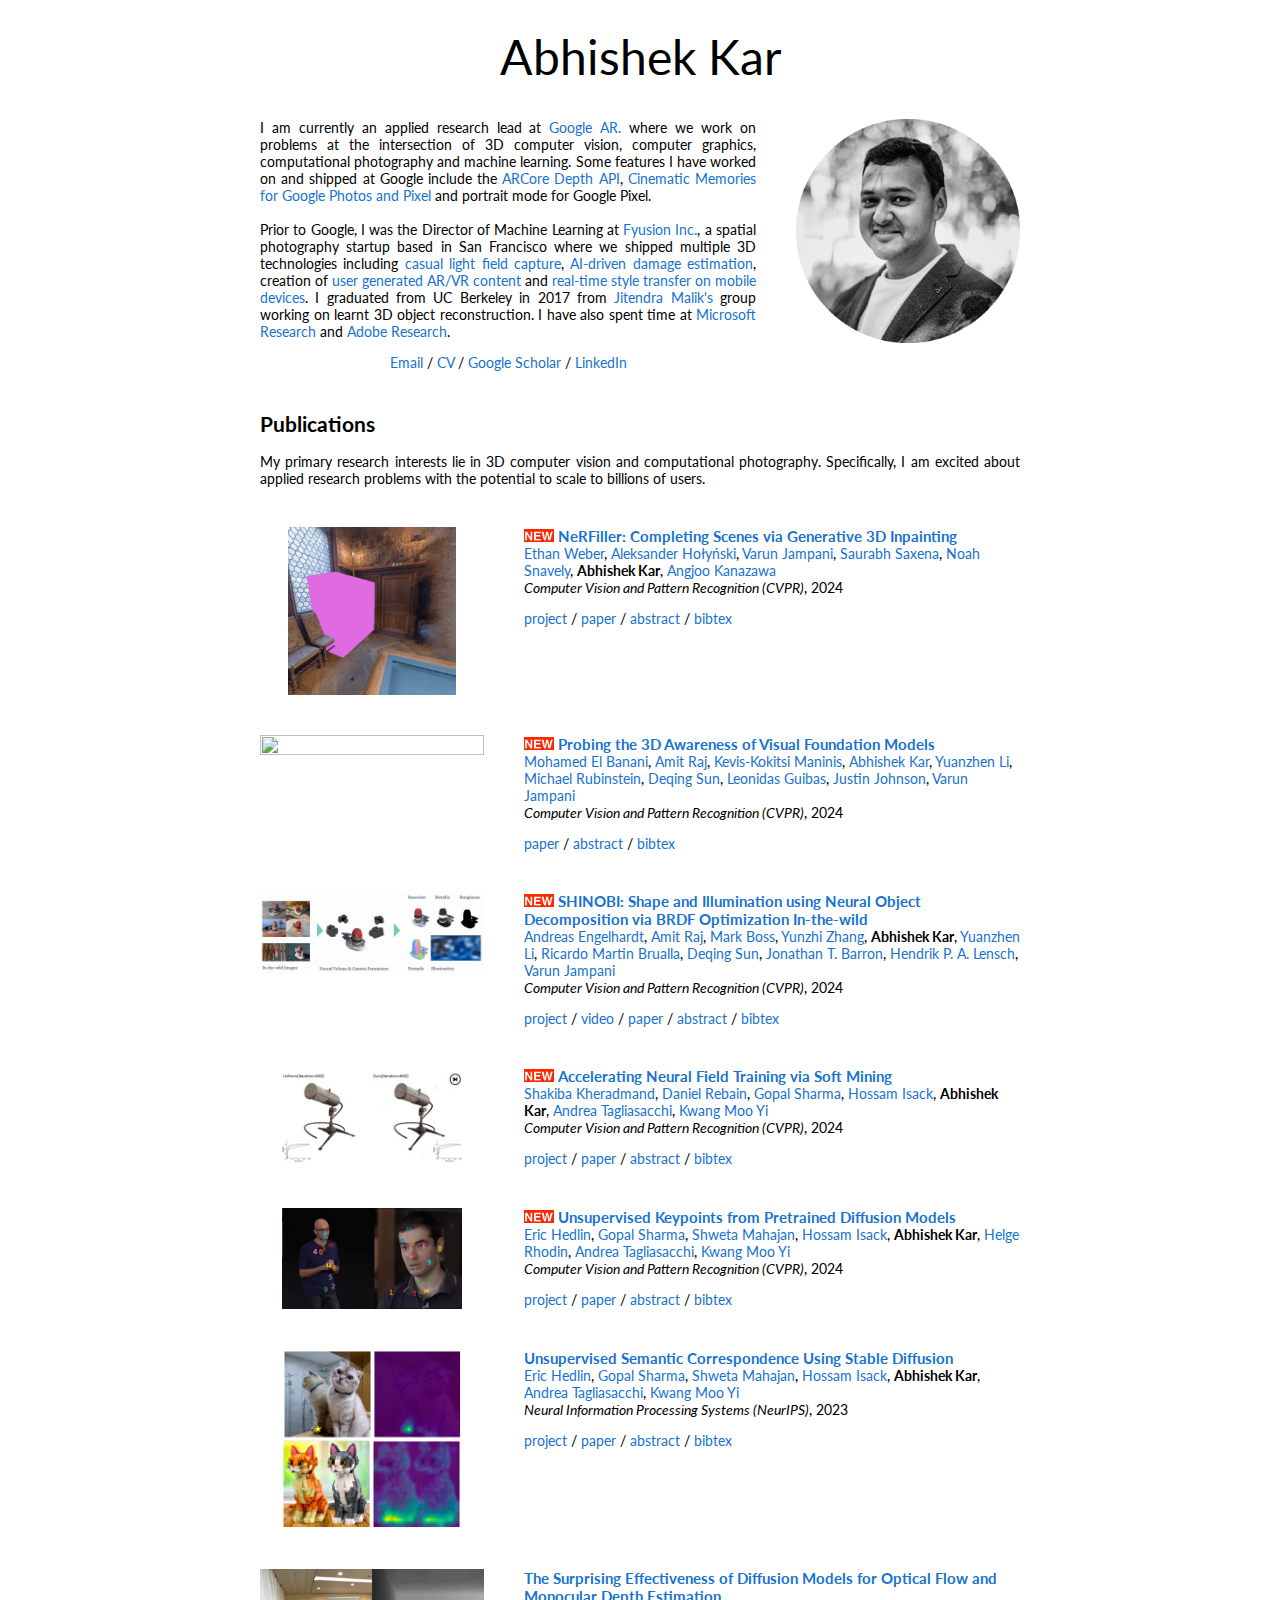
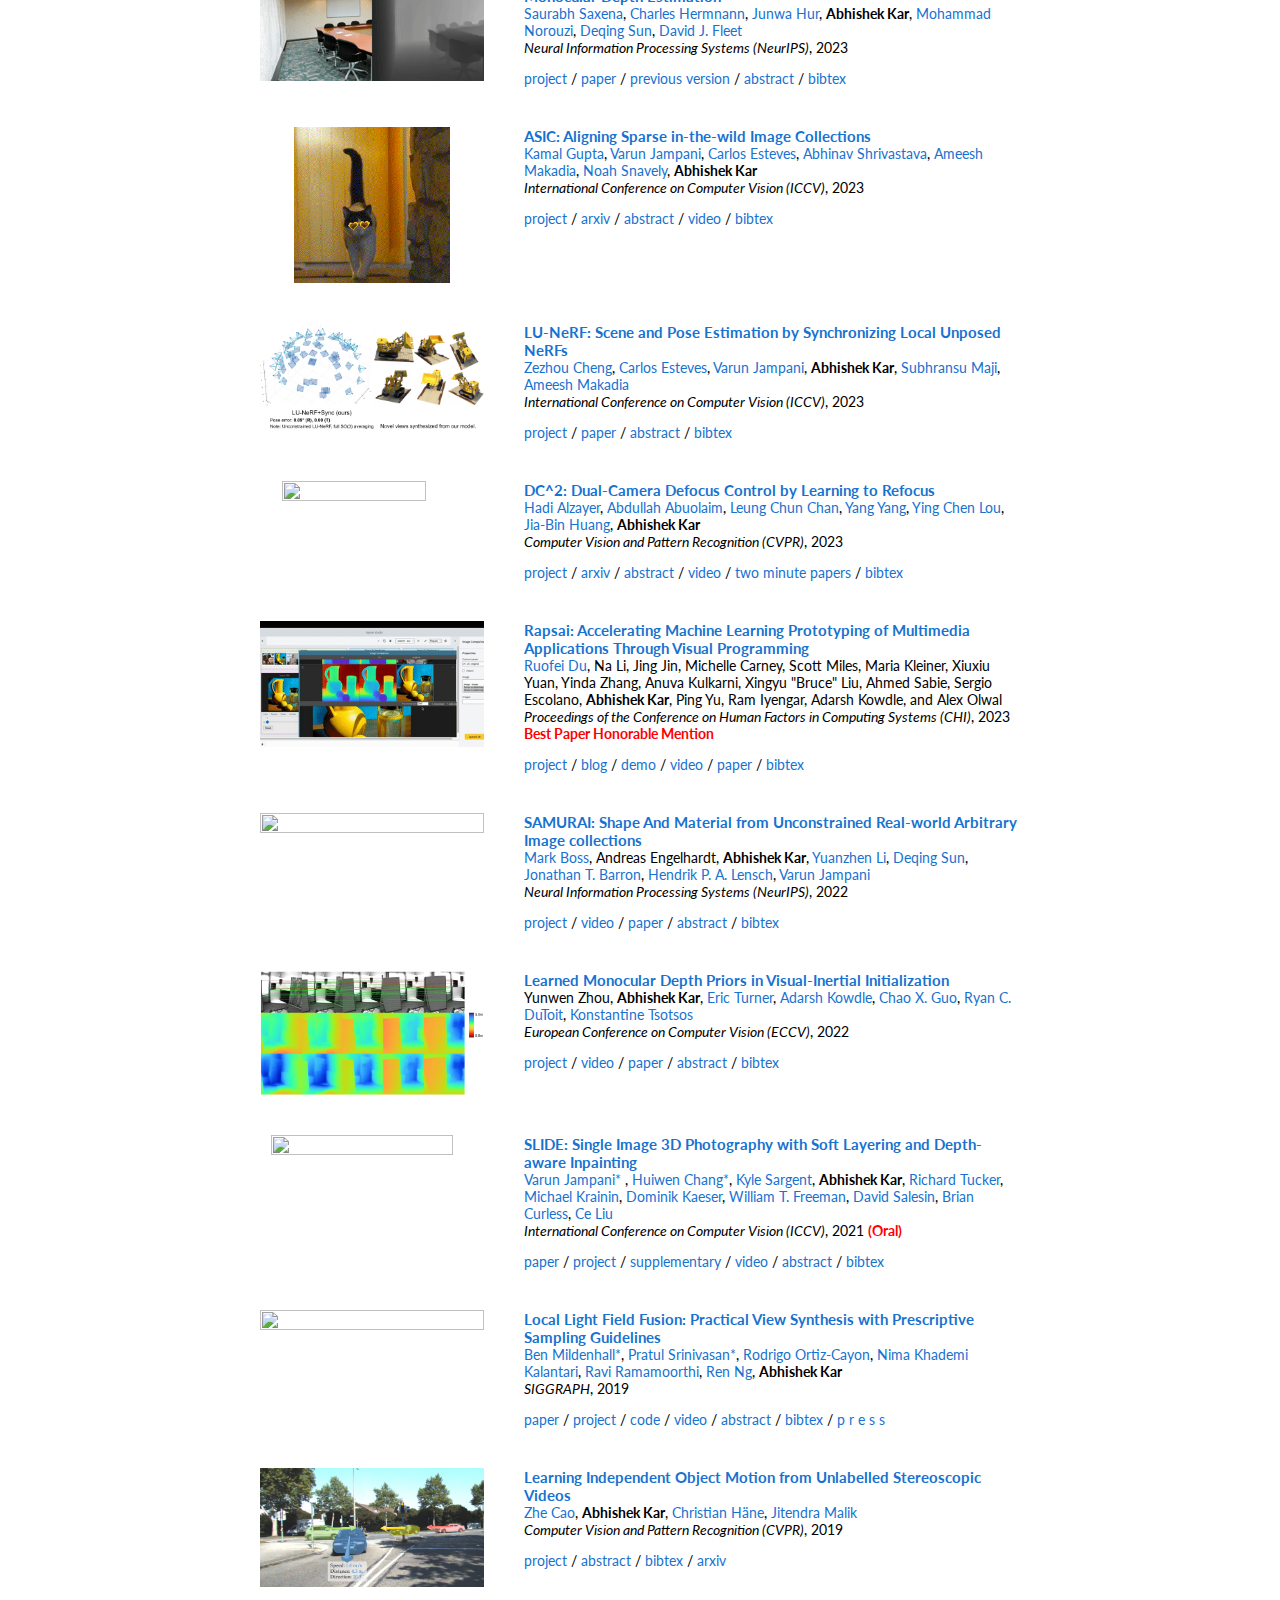
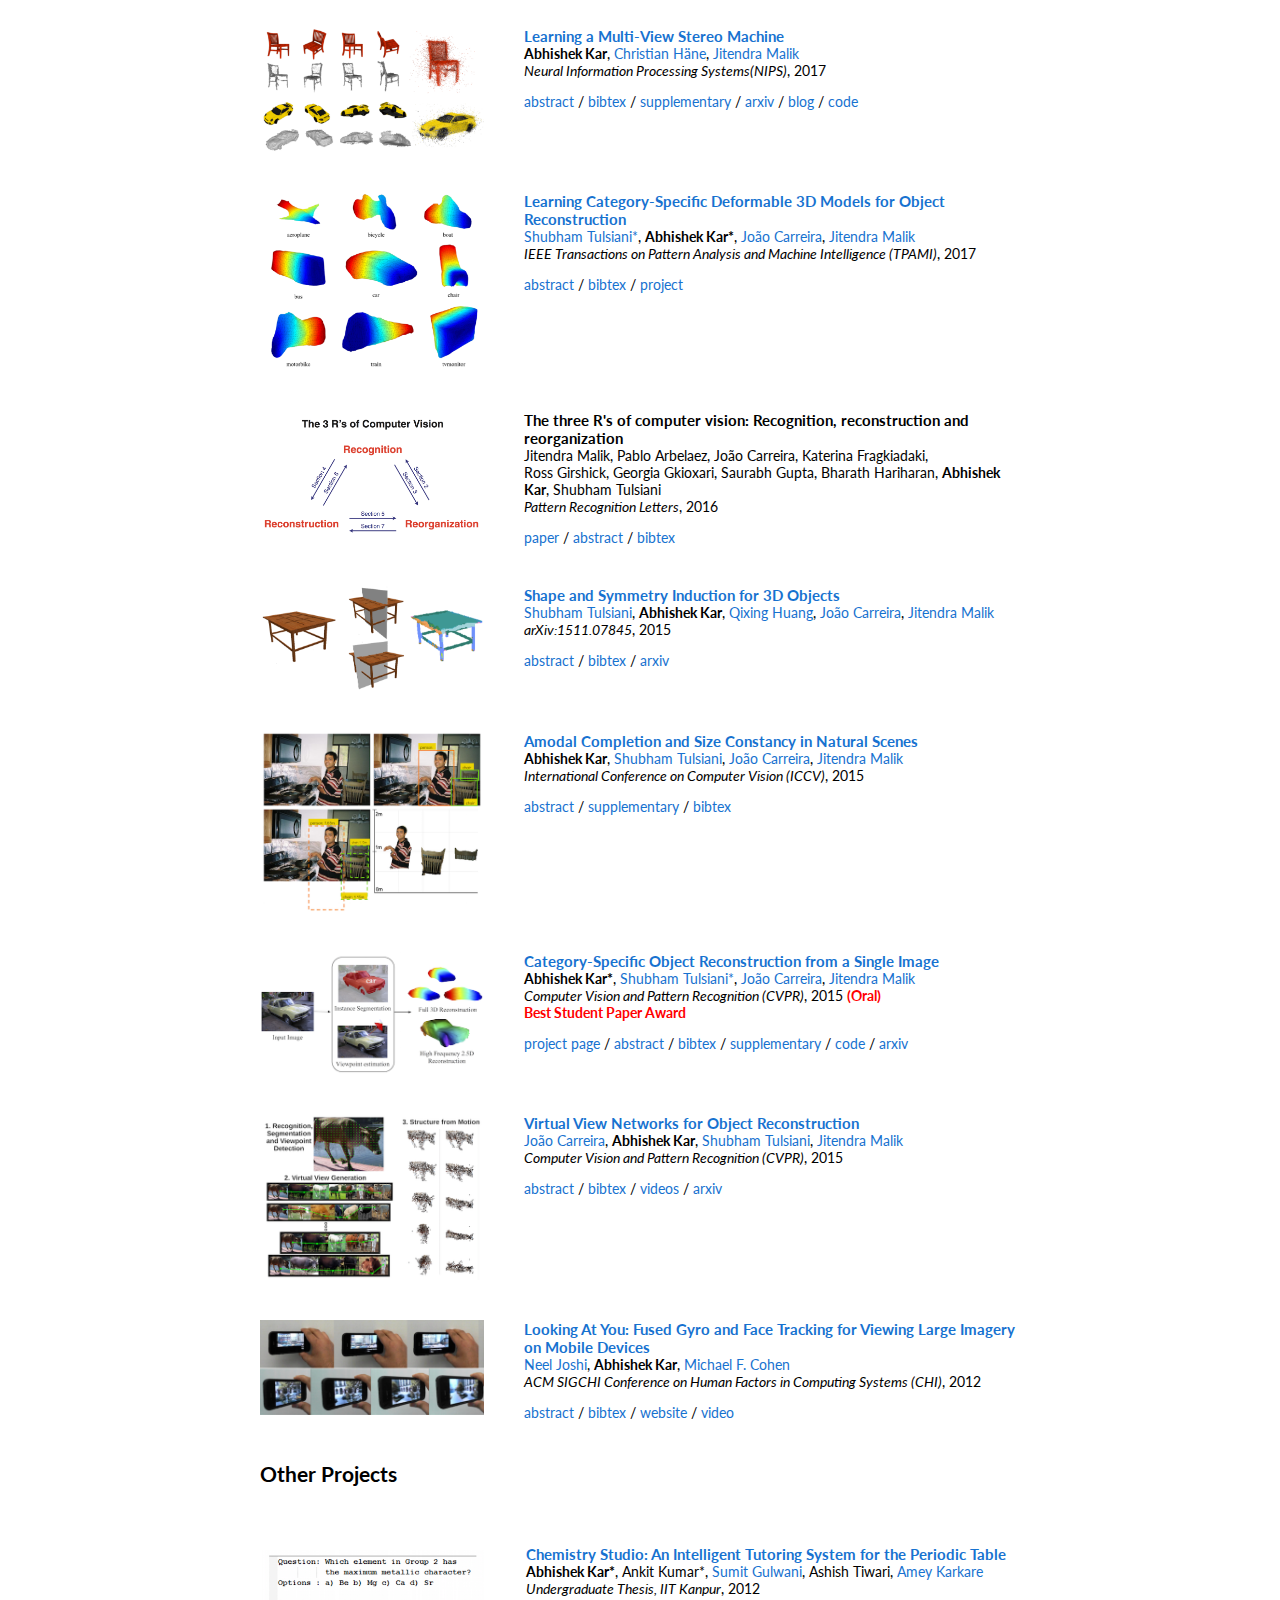
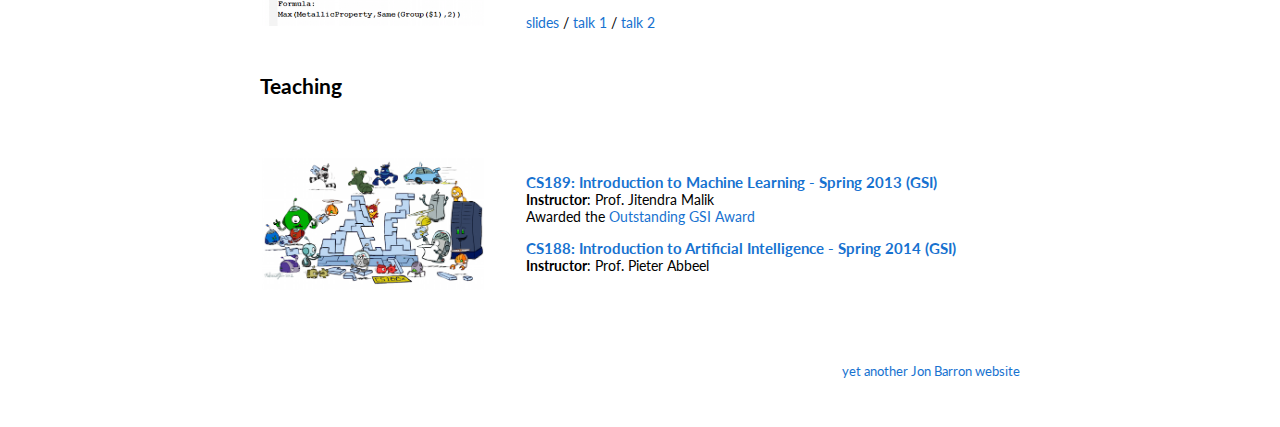
==== commit 311ada18: "Add Probe3D." ====
--- a/index.html
+++ b/index.html
@@ -68,7 +68,7 @@
 
 
 		    <p>
-I am currently a research and development lead at <a href="https://arvr.google.com/">Google AR.</a> where we work on problems at the intersection of 3D computer vision, computer graphics, computational photography and machine learning. Some features I have worked on and shipped at Google include the <a href="https://developers.google.com/ar/develop/depth">ARCore Depth API</a>, <a href="https://blog.google/products/photos/poem-and-list-so-no-google-photos-memories-are-missed/">Cinematic Memories for Google Photos and Pixel</a> and portrait mode for Google Pixel.<br><br>
+I am currently an applied research lead at <a href="https://arvr.google.com/">Google AR.</a> where we work on problems at the intersection of 3D computer vision, computer graphics, computational photography and machine learning. Some features I have worked on and shipped at Google include the <a href="https://developers.google.com/ar/develop/depth">ARCore Depth API</a>, <a href="https://blog.google/products/photos/poem-and-list-so-no-google-photos-memories-are-missed/">Cinematic Memories for Google Photos and Pixel</a> and portrait mode for Google Pixel.<br><br>
 Prior to Google, I was the Director of Machine Learning at <a href="https://fyusion.com">Fyusion Inc.</a>, a spatial photography startup based in San Francisco where we shipped multiple 3D technologies including <a href="https://bmild.github.io/llff/">casual light field capture</a>, <a href="https://fyusion.com/inspect3d/">AI-driven damage estimation</a>, creation of <a href="https://venturebeat.com/2016/09/06/fyusion-unveils-mobile-content-creation-platform-for-augmented-reality/">user generated AR/VR content</a> and <a href="https://www.producthunt.com/products/whisky16">real-time style transfer on mobile devices</a>.
 I graduated from UC Berkeley in 2017 from <a href="http://www.cs.berkeley.edu/~malik/">Jitendra Malik's</a> group working on learnt 3D object reconstruction.
 I have also spent time at <a href="http://research.microsoft.com/en-us/">Microsoft Research</a> and <a href="https://research.adobe.com/">Adobe Research</a>.
@@ -137,6 +137,47 @@
 
         </tr>
       
+        <tr>
+            <td width="33%" valign="top"><a href="probe3d.png"><img src="probe3d.png" width="100%" class="center" style="border-style: none"></a>
+            <td width="67%" valign="top">
+              <p><a href="https://github.com/mbanani/probe3d" id="">
+                <img src="./new.png" alt="[NEW]" width="6%" style="border-style: none">
+              <heading>Probing the 3D Awareness of Visual Foundation Models</heading></a><br>
+              <a href="http://mbanani.github.io">Mohamed El Banani</a>, <a href="https://amitraj93.github.io/" rel="nofollow">Amit Raj</a>, <a href="https://www.kmaninis.com/" rel="nofollow">Kevis-Kokitsi Maninis</a>, <a href="https://abhishekkar.info/" rel="nofollow">Abhishek Kar</a>, <a href="https://people.csail.mit.edu/yzli/" rel="nofollow">Yuanzhen Li</a>, <a href="https://people.csail.mit.edu/mrub/" rel="nofollow">Michael Rubinstein</a>, <a href="https://deqings.github.io/" rel="nofollow">Deqing Sun</a>, <a href="https://geometry.stanford.edu/member/guibas/" rel="nofollow">Leonidas Guibas</a>, <a href="https://web.eecs.umich.edu/~justincj/" rel="nofollow">Justin Johnson</a>,  <a href="https://varunjampani.github.io/" rel="nofollow">Varun Jampani</a>
+              <br>
+              <em>Computer Vision and Pattern Recognition (CVPR)</em>, 2024
+              <br></p>
+
+              <div class="paper" id="probe3d">
+                <a href="https://arxiv.org/abs/2404.08636">paper</a> /
+                <a href="javascript:toggleblock('probe3d_abs')">abstract</a> /
+                <a shape="rect" href="javascript:togglebib('probe3d')" class="togglebib">bibtex</a>
+		      
+                <p align="justify"> <i id="probe3d_abs">Recent advances in large-scale pretraining have yielded visual foundation models with strong capabilities. Not only can recent models generalize to arbitrary images for their training task, their intermediate representations are useful for other visual tasks such as detection and segmentation. Given that such models can classify, delineate, and localize objects in 2D, we ask whether they also represent their 3D structure? In this work, we analyze the 3D awareness of visual foundation models. We posit that 3D awareness implies that representations (1) encode the 3D structure of the scene and (2) consistently represent the surface across views. We conduct a series of experiments using task-specific probes and zero-shot inference procedures on frozen features. Our experiments reveal several limitations of the current models.</i></p>
+                <pre xml:space="preserve">
+@inproceedings{elbanani2024probe3d,
+title = {{Probing the 3D Awareness of 
+  Visual Foundation Models}},
+author = {El Banani, Mohamed and 
+  Raj, Amit and 
+  Maninis, Kevis-Kokitsi and 
+  Kar, Abhishek and 
+  Li, Yuanzhen and 
+  Rubinstein, Michael and 
+  Sun, Deqing and 
+  Guibas, Leonidas and 
+  Johnson, Justin and 
+  Jampani, Varun},
+booktitle = {CVPR},
+year = {2024},
+}
+                  </pre>
+                </div>
+            </td>
+
+        </tr>  
+
+
       <tr>
             <td width="33%" valign="top"><a href="shinobi.gif"><img src="shinobi.gif" width="100%" class="center" style="border-style: none"></a>
             <td width="67%" valign="top">
@@ -1220,5 +1261,8 @@
   <script xml:space="preserve" language="JavaScript">
   hideblock('nerfiller_abs');
   </script>
+  <script xml:space="preserve" language="JavaScript">
+  hideblock('probe3d_abs');
+  </script>
 </body>
 </html>